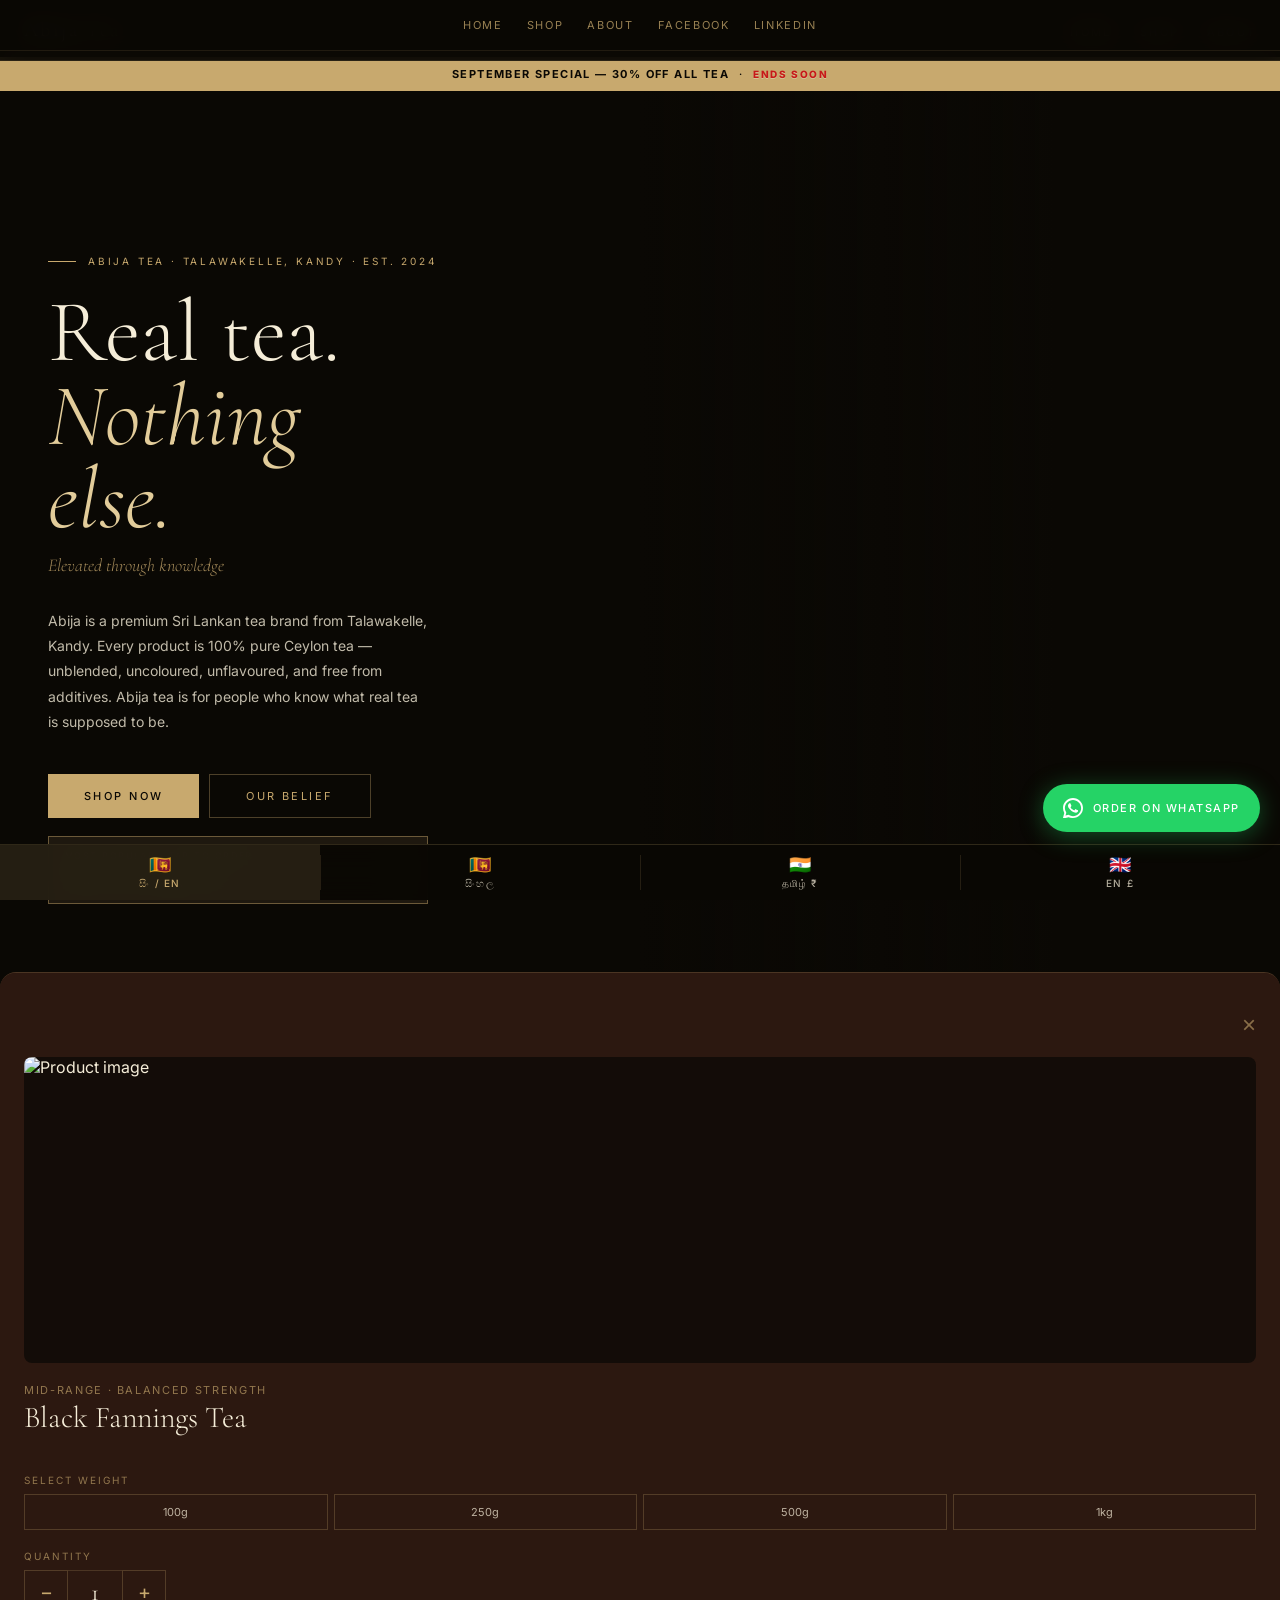
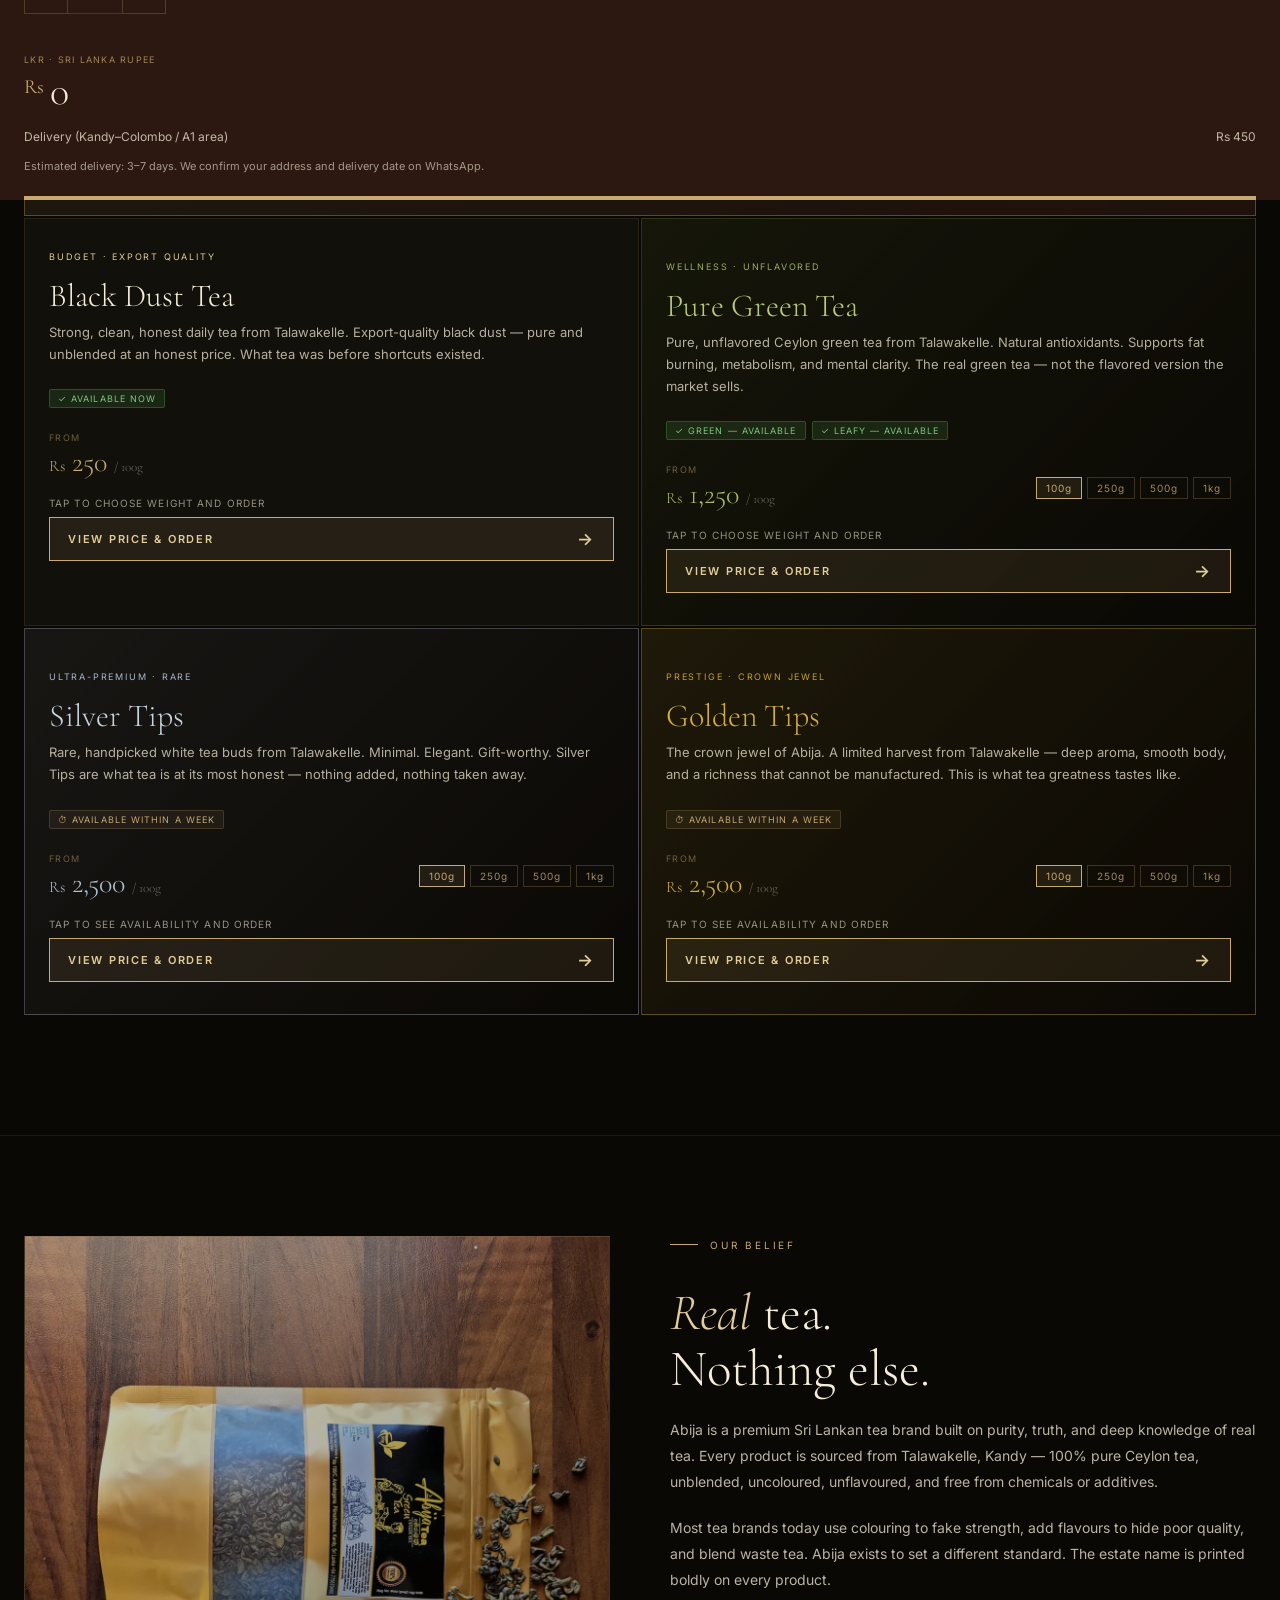
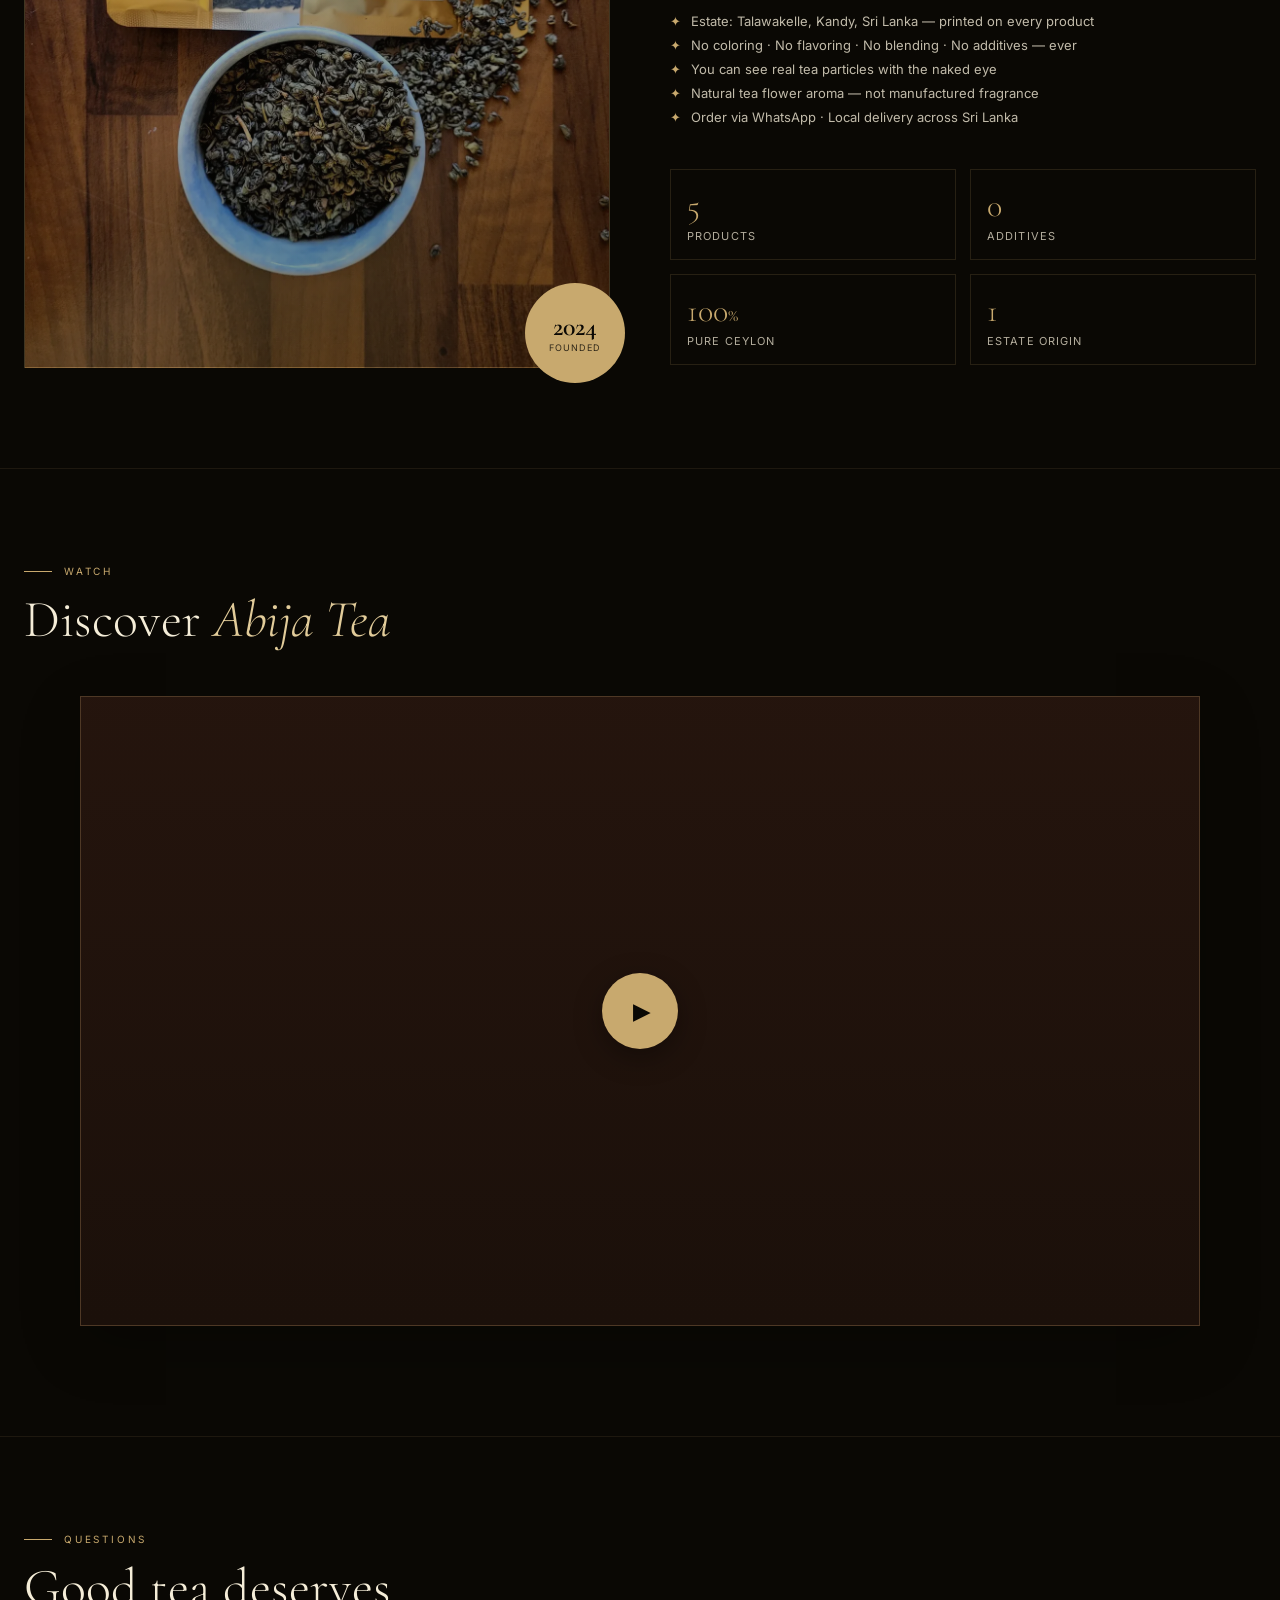
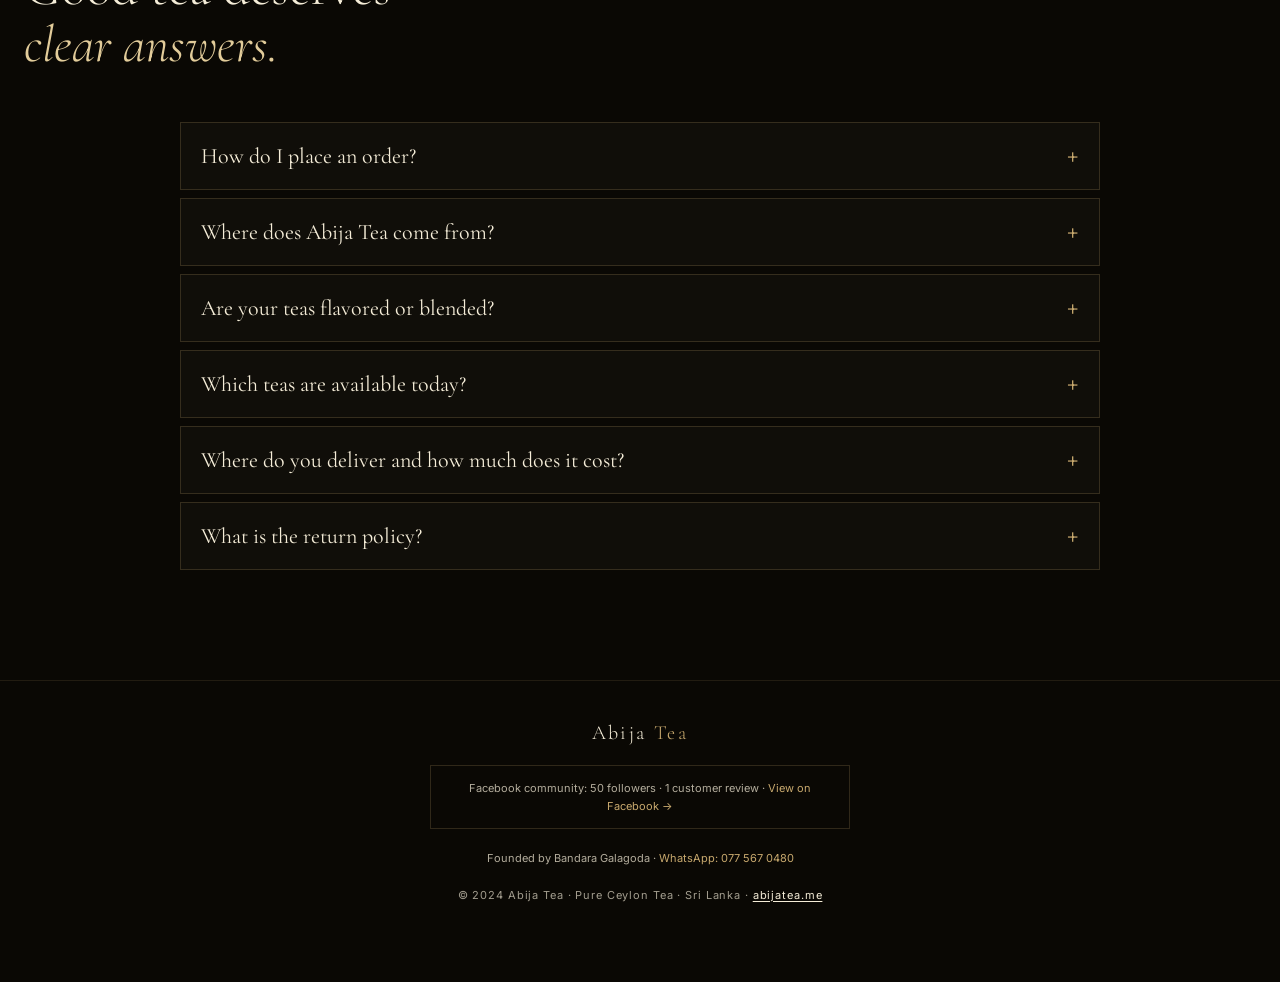
==== index.html @ b29131ab "Update business contact and Facebook proof" ====
<!DOCTYPE html>
<html lang="en" prefix="og: https://ogp.me/ns#">
<head>
<meta charset="UTF-8"/>
<meta name="viewport" content="width=device-width, initial-scale=1.0"/>
<link rel="canonical" href="https://abijatea.me/"/>
<meta name="robots" content="index, follow"/>
<title>Abija Tea | Pure Ceylon Tea, Talawakelle Estate</title>
<meta name="description" content="Abija is a premium Sri Lankan tea brand from Talawakelle, Kandy. Pure, uncoloured, unflavoured Ceylon tea — no blending, no shortcuts. For people who know real tea."/>
<meta name="keywords" content="Ceylon tea, pure Ceylon tea, Talawakelle tea, Kandy tea, Sri Lanka tea, Abija Tea, unblended tea, black fannings tea, black dust tea, silver tips, golden tips, green tea Ceylon"/>
<meta name="author" content="Abija Tea"/>
<meta name="theme-color" content="#0A0804"/>
<meta property="og:type" content="website"/>
<meta property="og:site_name" content="Abija Tea"/>
<meta property="og:url" content="https://abijatea.me/"/>
<meta property="og:title" content="Abija Tea | Pure Ceylon Tea, Talawakelle Estate"/>
<meta property="og:description" content="Abija is a premium Sri Lankan tea brand from Talawakelle, Kandy. Pure, uncoloured, unflavoured Ceylon tea. No blends. No shortcuts. For people who know real tea."/>
<!-- Favicon -->
<link rel="icon" type="image/x-icon" href="/favicon.ico"/>
<link rel="icon" type="image/png" sizes="16x16" href="/favicon-16.png"/>
<link rel="icon" type="image/png" sizes="32x32" href="/favicon-32.png"/>
<link rel="icon" type="image/png" sizes="48x48" href="/favicon.png"/>
<link rel="apple-touch-icon" sizes="180x180" href="/apple-touch-icon.png"/>
<meta property="og:image" content="https://abijatea.me/Product.webp"/>
<meta property="og:image:width" content="1280"/>
<meta property="og:image:height" content="960"/>
<meta property="og:image:alt" content="Abija Tea — Pure Ceylon Tea from Talawakelle, Kandy, Sri Lanka"/>
<meta property="og:locale" content="en_GB"/>
<meta name="twitter:card" content="summary_large_image"/>
<meta name="twitter:title" content="Abija Tea | Pure Ceylon Tea, Talawakelle Estate"/>
<meta name="twitter:description" content="Pure, uncoloured, unflavoured Ceylon tea from Talawakelle, Kandy. No blends. No additives. No shortcuts. Abija tea is for people who know real tea."/>
<meta name="twitter:image" content="https://abijatea.me/Product.webp"/>
<meta name="twitter:image:alt" content="Abija Tea — Pure Ceylon Tea, Talawakelle, Sri Lanka"/>
<script type="application/ld+json">
{
  "@context": "https://schema.org",
  "@graph": [
    {
      "@type": "Organization",
      "@id": "https://abijatea.me/#organization",
      "name": "Abija Tea",
      "alternateName": "Abija",
      "url": "https://abijatea.me",
      "logo": "https://abijatea.me/favicon.png",
      "foundingDate": "2024",
      "founder": { "@type": "Person", "name": "Bandara Galagoda" },
      "telephone": "+94775670480",
      "description": "Abija is a premium Sri Lankan tea brand built on purity, truth, and deep knowledge of real tea. All products are sourced from Talawakelle estate, Kandy region, Sri Lanka. 100% pure Ceylon tea — unblended, uncolored, unflavored, free from chemicals or additives.",
      "areaServed": ["LK", "GB", "IN", "US"],
      "sameAs": [
        "https://www.facebook.com/abijatea/",
        "https://www.linkedin.com/in/abijatea/"
      ],
      "contactPoint": {
        "@type": "ContactPoint",
        "telephone": "+94775670480",
        "contactType": "customer service",
        "availableLanguage": ["English", "Sinhala", "Tamil"]
      }
    },
    {
      "@type": "Store",
      "@id": "https://abijatea.me/#store",
      "name": "Abija Tea",
      "url": "https://abijatea.me",
      "image": "https://abijatea.me/Product.webp",
      "description": "Abija Tea sells pure, unblended, uncolored, unflavored Ceylon tea from the Talawakelle estate in Kandy, Sri Lanka.",
      "priceRange": "Rs-RsRsRs",
      "currenciesAccepted": "LKR, INR, GBP, USD",
      "paymentAccepted": "WhatsApp Order"
    },
    {
      "@type": "Product",
      "@id": "https://abijatea.me/#product-fannings",
      "name": "Abija Black Fannings Tea",
      "image": "https://abijatea.me/BOP-1200.webp",
      "description": "Abija Black Fannings is a fine-grade, pure unblended Ceylon tea from Talawakelle, Kandy. It brews quickly into a bright, full-bodied cup with no coloring or flavoring.",
      "brand": { "@type": "Brand", "name": "Abija Tea" },
      "category": "Ceylon Black Tea",
      "offers": {
        "@type": "Offer",
        "url": "https://abijatea.me/#shop",
        "price": "1750",
        "priceCurrency": "LKR",
        "priceValidUntil": "2026-09-30",
        "availability": "https://schema.org/InStock",
        "shippingDetails": {
          "@type": "OfferShippingDetails",
          "shippingRate": { "@type": "MonetaryAmount", "value": "450", "currency": "LKR" },
          "shippingDestination": { "@type": "DefinedRegion", "addressCountry": "LK", "addressRegion": ["Central Province", "Western Province"] },
          "deliveryTime": { "@type": "ShippingDeliveryTime", "handlingTime": { "@type": "QuantitativeValue", "minValue": 0, "maxValue": 1, "unitCode": "DAY" }, "transitTime": { "@type": "QuantitativeValue", "minValue": 3, "maxValue": 7, "unitCode": "DAY" } }
        },
        "seller": { "@id": "https://abijatea.me/#organization" }
      }
    },
    {
      "@type": "Product",
      "@id": "https://abijatea.me/#product-dust",
      "name": "Abija Black Dust Tea",
      "image": "https://abijatea.me/Dust-1200.webp",
      "description": "Export-quality Ceylon black dust tea from Talawakelle. Strong, clean, honest daily tea at a budget-friendly price. Pure and unblended.",
      "brand": { "@type": "Brand", "name": "Abija Tea" },
      "category": "Ceylon Black Tea",
      "offers": {
        "@type": "Offer",
        "url": "https://abijatea.me/#shop",
        "price": "1750",
        "priceCurrency": "LKR",
        "priceValidUntil": "2026-09-30",
        "availability": "https://schema.org/InStock",
        "shippingDetails": {
          "@type": "OfferShippingDetails",
          "shippingRate": { "@type": "MonetaryAmount", "value": "450", "currency": "LKR" },
          "shippingDestination": { "@type": "DefinedRegion", "addressCountry": "LK", "addressRegion": ["Central Province", "Western Province"] },
          "deliveryTime": { "@type": "ShippingDeliveryTime", "handlingTime": { "@type": "QuantitativeValue", "minValue": 0, "maxValue": 1, "unitCode": "DAY" }, "transitTime": { "@type": "QuantitativeValue", "minValue": 3, "maxValue": 7, "unitCode": "DAY" } }
        },
        "seller": { "@id": "https://abijatea.me/#organization" }
      }
    },
    {
      "@type": "Product",
      "@id": "https://abijatea.me/#product-green",
      "name": "Abija Pure Green Tea",
      "image": "https://abijatea.me/Green-1200.webp",
      "description": "Pure, unflavored Ceylon green tea from Talawakelle, Kandy. No additives. Natural antioxidants, supports metabolism and mental clarity.",
      "brand": { "@type": "Brand", "name": "Abija Tea" },
      "category": "Ceylon Green Tea",
      "offers": {
        "@type": "Offer",
        "url": "https://abijatea.me/#shop",
        "price": "4200",
        "priceCurrency": "LKR",
        "priceValidUntil": "2026-09-30",
        "availability": "https://schema.org/InStock",
        "shippingDetails": {
          "@type": "OfferShippingDetails",
          "shippingRate": { "@type": "MonetaryAmount", "value": "450", "currency": "LKR" },
          "shippingDestination": { "@type": "DefinedRegion", "addressCountry": "LK", "addressRegion": ["Central Province", "Western Province"] },
          "deliveryTime": { "@type": "ShippingDeliveryTime", "handlingTime": { "@type": "QuantitativeValue", "minValue": 0, "maxValue": 1, "unitCode": "DAY" }, "transitTime": { "@type": "QuantitativeValue", "minValue": 3, "maxValue": 7, "unitCode": "DAY" } }
        },
        "seller": { "@id": "https://abijatea.me/#organization" }
      }
    },
    {
      "@type": "Product",
      "@id": "https://abijatea.me/#product-silver",
      "name": "Abija Silver Tips",
      "image": "https://abijatea.me/Silver-1200.webp",
      "description": "Ultra-premium, rare handpicked white tea buds from Talawakelle, Kandy. Minimal, elegant, gift-worthy. Limited harvest.",
      "brand": { "@type": "Brand", "name": "Abija Tea" },
      "category": "Ceylon White Tea"
    },
    {
      "@type": "Product",
      "@id": "https://abijatea.me/#product-golden",
      "name": "Abija Golden Tips",
      "image": "https://abijatea.me/Golden-1200.webp",
      "description": "The crown jewel of Abija Tea. Prestige product from a limited harvest in Talawakelle, Kandy. Deep aroma and smooth body.",
      "brand": { "@type": "Brand", "name": "Abija Tea" },
      "category": "Ceylon Premium Tea"
    },
    {
      "@type": "WebSite",
      "@id": "https://abijatea.me/#website",
      "url": "https://abijatea.me",
      "name": "Abija Tea",
      "description": "Abija is a premium Sri Lankan tea brand from Talawakelle, Kandy. Pure, unblended, uncolored, unflavored Ceylon tea.",
      "publisher": {"@id": "https://abijatea.me/#organization"},
      "inLanguage": ["en", "si", "ta"]
    }
  ]
}
</script>
<link rel="preconnect" href="https://fonts.googleapis.com"/>
<link rel="preconnect" href="https://fonts.gstatic.com" crossorigin/>
<link rel="preload" href="/hero-art-mobile.avif" as="image" type="image/avif" media="(max-width: 600px)" fetchpriority="high"/>
<link rel="preload" href="/hero-art.avif" as="image" type="image/avif" media="(min-width: 601px)" fetchpriority="high"/>
<link rel="preload" href="https://fonts.googleapis.com/css2?family=Cormorant+Garamond:ital,wght@0,300;0,400;0,600;1,300;1,400&family=Inter:wght@300;400;500&display=swap" as="style" onload="this.onload=null;this.rel='stylesheet'"/>
<noscript><link href="https://fonts.googleapis.com/css2?family=Cormorant+Garamond:ital,wght@0,300;0,400;0,600;1,300;1,400&family=Inter:wght@300;400;500&display=swap" rel="stylesheet"/></noscript>
<style>
body.lang-si h1,body.lang-si h2,body.lang-si h3,body.lang-si p,
body.lang-si .card-name,body.lang-si .card-desc,body.lang-si .card-tag,
body.lang-si .hero-title,body.lang-si .hero-sub,body.lang-si .hero-desc,
body.lang-si .about-title,body.lang-si .about-body,body.lang-si .section-title,
body.lang-si .marquee-item,body.lang-si .nav-links a,body.lang-si .mobile-menu a,
body.lang-si .hero-eyebrow,body.lang-si .section-eyebrow,body.lang-si .lb-label,
body.lang-si .drawer-product,body.lang-si .drawer-sub,body.lang-si .stat-label,
body.lang-si .footer-copy,body.lang-si .footer-links a,body.lang-si .btn-primary,
body.lang-si .btn-ghost,body.lang-si .d-cta,body.lang-si .lang-bar-btn{
  font-family:'Noto Sans Sinhala','Inter',sans-serif!important;
  line-height:1.65;
  letter-spacing:0;
}
body.lang-si h1,body.lang-si h2,body.lang-si h3,
body.lang-si .card-name,body.lang-si .hero-title,body.lang-si .about-title,
body.lang-si .section-title,body.lang-si .mobile-menu a{
  font-family:'Noto Serif Sinhala',serif!important;
  line-height:1.15;
  letter-spacing:0;
}
body.lang-ta{font-family:'Noto Sans Tamil','Inter',sans-serif;}
body.lang-ta h1,body.lang-ta h2,body.lang-ta h3,
body.lang-ta .card-name,body.lang-ta .hero-title,body.lang-ta .about-title,
body.lang-ta .section-title,body.lang-ta .mobile-menu a{
  font-family:'Noto Serif Tamil',serif!important;
  letter-spacing:0;
  line-height:1.35;
}
body.lang-ta p,body.lang-ta .card-tag,body.lang-ta .card-desc,
body.lang-ta .hero-eyebrow,body.lang-ta .hero-sub,body.lang-ta .hero-desc,
body.lang-ta .section-eyebrow,body.lang-ta .about-body,body.lang-ta .stat-label,
body.lang-ta .footer-copy,body.lang-ta .footer-links a,body.lang-ta .drawer-product,
body.lang-ta .drawer-sub,body.lang-ta .nav-links a,body.lang-ta .marquee-item,
body.lang-ta .btn-primary,body.lang-ta .btn-ghost,body.lang-ta .d-cta,
body.lang-ta .lang-bar-btn{
  font-family:'Noto Sans Tamil','Inter',sans-serif!important;
  letter-spacing:0;
  line-height:1.65;
}
*{margin:0;padding:0;box-sizing:border-box;}
:root{--ink:#0A0804;--gold:#C8A96E;--gold-light:#E2CC9A;--parchment:#F5EDD8;--mahogany:#2C1810;}
html{scroll-behavior:smooth;}
body{background:var(--ink);color:var(--parchment);font-family:'Inter',sans-serif;overflow-x:hidden;-webkit-overflow-scrolling:touch;}

/* NAV */
nav{position:fixed;top:0;left:0;right:0;z-index:100;display:flex;justify-content:space-between;align-items:center;padding:18px 24px;background:rgba(10,8,4,0.92);backdrop-filter:blur(12px);border-bottom:0.5px solid rgba(200,169,110,0.12);}
.nav-logo{font-family:'Cormorant Garamond',serif;font-size:20px;font-weight:300;letter-spacing:0.12em;color:var(--parchment);text-decoration:none;}
.nav-logo span{color:var(--gold);}
.nav-links{display:flex;gap:28px;list-style:none;}
.nav-links a{font-size:11px;letter-spacing:0.2em;text-transform:uppercase;color:rgba(245,237,216,0.65);text-decoration:none;transition:color 0.2s;}
.nav-links a:hover,.nav-links a.active{color:var(--gold);}
.burger{display:none;flex-direction:column;gap:5px;cursor:pointer;padding:4px;background:none;border:none;outline:none;}
.burger:focus-visible{outline:2px solid var(--gold);outline-offset:4px;border-radius:2px;}
.burger span{display:block;width:22px;height:1px;background:var(--gold);transition:all 0.3s;}
.mobile-menu{display:none;position:fixed;inset:0;top:57px;background:rgba(10,8,4,0.97);z-index:99;flex-direction:column;align-items:center;justify-content:center;gap:40px;}
.mobile-menu.open{display:flex;}
.mobile-menu a{font-family:'Cormorant Garamond',serif;font-size:36px;font-weight:300;font-style:italic;color:var(--parchment);text-decoration:none;}
.mobile-menu a:hover{color:var(--gold);}

/* MONTHLY OFFER */
.promo-banner{position:fixed;top:57px;left:0;right:0;z-index:98;min-height:34px;padding:8px 20px;background:var(--gold);color:var(--ink);display:flex;justify-content:center;align-items:center;gap:10px;text-align:center;font-size:10px;font-weight:600;letter-spacing:0.14em;text-transform:uppercase;}
.promo-banner strong{font-size:11px;}
.promo-countdown{font-variant-numeric:tabular-nums;white-space:nowrap;color:#C71919;font-weight:800;text-shadow:0 1px 0 rgba(255,255,255,0.28);}

/* HERO */
#hero{min-height:100vh;display:grid;grid-template-columns:1fr 1fr;align-items:stretch;padding:0;gap:0;}
.hero-left{display:flex;flex-direction:column;justify-content:center;padding:154px 48px 100px;position:relative;z-index:2;}
.hero-eyebrow{font-size:10px;letter-spacing:0.28em;text-transform:uppercase;color:var(--gold);margin-bottom:24px;display:flex;align-items:center;gap:12px;}
.hero-eyebrow::before{content:'';width:28px;height:1px;background:var(--gold);}
.hero-title{font-family:'Cormorant Garamond',serif;font-size:clamp(52px,7vw,88px);font-weight:300;line-height:0.95;color:var(--parchment);margin-bottom:12px;}
.hero-title em{font-style:italic;color:var(--gold-light);}
.hero-sub{font-family:'Cormorant Garamond',serif;font-size:18px;font-weight:300;font-style:italic;color:rgba(200,169,110,0.8);margin-bottom:32px;}
.hero-desc{font-size:14px;line-height:1.8;color:rgba(245,237,216,0.78);max-width:380px;margin-bottom:40px;}
.btn-row{display:flex;flex-wrap:wrap;gap:10px;}
.btn-primary{display:inline-block;padding:15px 36px;background:var(--gold);color:var(--ink);font-size:11px;font-weight:500;letter-spacing:0.22em;text-transform:uppercase;text-decoration:none;transition:background 0.2s;border:none;cursor:pointer;}
.btn-primary:hover{background:var(--gold-light);}
.btn-ghost{display:inline-block;padding:14px 36px;background:transparent;border:0.5px solid rgba(200,169,110,0.35);color:var(--gold);font-size:11px;letter-spacing:0.22em;text-transform:uppercase;text-decoration:none;transition:all 0.2s;cursor:pointer;}
.btn-ghost:hover{border-color:var(--gold);background:rgba(200,169,110,0.08);}
.hero-best-seller{margin-top:18px;max-width:380px;width:100%;display:flex;align-items:center;justify-content:space-between;gap:16px;padding:13px 16px;background:rgba(200,169,110,0.1);border:0.5px solid rgba(200,169,110,0.45);color:var(--parchment);font-family:'Inter',sans-serif;text-align:left;cursor:pointer;transition:background 0.2s,border-color 0.2s;}
.hero-best-seller:hover,.hero-best-seller:focus-visible{background:rgba(200,169,110,0.2);border-color:var(--gold);outline:none;}
.hero-best-seller small{display:block;color:var(--gold);font-size:9px;letter-spacing:0.16em;text-transform:uppercase;margin-bottom:3px;}
.hero-best-seller strong{font-family:'Cormorant Garamond',serif;font-size:21px;font-weight:400;}
.hero-best-seller span{color:var(--gold);font-size:21px;}
.hero-right{display:flex;justify-content:center;align-items:stretch;overflow:hidden;}
.hero-art-wrap{position:relative;width:100%;height:100%;min-height:500px;}
.hero-art-wrap picture{display:block;width:100%;height:100%;}
.hero-art-img{width:100%;height:100%;object-fit:cover;object-position:center top;display:block;}
.hero-art-overlay{position:absolute;inset:0;background:linear-gradient(to right,var(--ink) 0%,rgba(10,8,4,0.55) 35%,rgba(10,8,4,0) 65%),linear-gradient(to top,var(--ink) 0%,transparent 25%);pointer-events:none;}

/* MARQUEE */
.marquee-bar{border-top:0.5px solid rgba(200,169,110,0.15);border-bottom:0.5px solid rgba(200,169,110,0.15);padding:14px 0;overflow:hidden;white-space:nowrap;}
.marquee-inner{display:inline-flex;animation:marquee 18s linear infinite;}
.marquee-item{font-size:10px;letter-spacing:0.25em;text-transform:uppercase;color:rgba(200,169,110,0.75);padding:0 32px;}
.marquee-dot{color:var(--gold);opacity:0.4;}
@keyframes marquee{from{transform:translateX(0)}to{transform:translateX(-50%)}}

/* SHOP */
#shop{padding:100px 24px 120px;}
.section-eyebrow{font-size:10px;letter-spacing:0.28em;text-transform:uppercase;color:var(--gold);margin-bottom:14px;display:flex;align-items:center;gap:12px;}
.section-eyebrow::before{content:'';width:28px;height:1px;background:var(--gold);}
.section-title{font-family:'Cormorant Garamond',serif;font-size:clamp(36px,5vw,52px);font-weight:300;color:var(--parchment);margin-bottom:48px;line-height:1.1;}
.section-title em{font-style:italic;color:var(--gold-light);}
.products-grid{display:grid;grid-template-columns:repeat(2,1fr);gap:2px;}
.product-card{background:rgba(245,237,216,0.03);border:0.5px solid rgba(200,169,110,0.12);padding:32px 24px;transition:border-color 0.3s,background 0.3s;cursor:pointer;position:relative;overflow:hidden;}
.product-card::after{content:'';position:absolute;bottom:0;left:0;right:0;height:2px;background:linear-gradient(90deg,transparent,var(--gold),transparent);opacity:0;transition:opacity 0.3s;}
.product-card:hover{border-color:rgba(200,169,110,0.35);background:rgba(200,169,110,0.05);}
.product-card:hover::after{opacity:1;}
.product-card.featured{grid-column:span 2;}
.card-tag{font-size:9px;letter-spacing:0.2em;text-transform:uppercase;color:var(--gold-light);margin-bottom:16px;}
.card-name{font-family:'Cormorant Garamond',serif;font-size:clamp(24px,3vw,32px);font-weight:300;color:var(--parchment);margin-bottom:8px;line-height:1.1;}
.card-desc{font-size:13px;line-height:1.7;color:rgba(245,237,216,0.72);margin-bottom:24px;}
.card-footer{display:flex;align-items:center;justify-content:space-between;flex-wrap:wrap;gap:10px;}
.card-price{font-family:'Cormorant Garamond',serif;font-size:28px;font-weight:300;color:var(--gold);}
.card-price span.sym{font-size:16px;}
.card-weights{display:flex;gap:5px;flex-wrap:wrap;}
.w-pill{font-size:10px;letter-spacing:0.1em;padding:4px 9px;border:0.5px solid rgba(200,169,110,0.25);color:rgba(200,169,110,0.8);}
.w-pill.sel{border-color:var(--gold);color:var(--gold);background:rgba(200,169,110,0.1);}
.card-order-note{margin-top:18px;font-size:10px;letter-spacing:0.11em;text-transform:uppercase;color:rgba(245,237,216,0.58);}
.card-order-btn{width:100%;margin-top:8px;padding:14px 18px;border:0.5px solid var(--gold);background:rgba(200,169,110,0.1);color:var(--gold-light);font-family:'Inter',sans-serif;font-size:11px;font-weight:600;letter-spacing:0.16em;text-transform:uppercase;cursor:pointer;display:flex;align-items:center;justify-content:space-between;transition:background 0.2s,color 0.2s;position:relative;z-index:2;touch-action:manipulation;}
.card-order-btn:hover,.card-order-btn:focus-visible{background:var(--gold);color:var(--ink);outline:none;}
.card-order-btn span:last-child{font-size:17px;line-height:0;}

/* BOP HERO */
.product-card.bop-hero{grid-column:span 2;background:linear-gradient(135deg,rgba(200,169,110,0.10) 0%,rgba(44,24,16,0.6) 100%);border:1px solid rgba(200,169,110,0.35);}
.product-card.bop-hero::before{content:'MOST POPULAR';position:absolute;top:0;right:0;background:var(--gold);color:var(--ink);font-size:9px;font-weight:600;letter-spacing:0.22em;padding:5px 14px;}
.bop-quick-btn{display:inline-flex;align-items:center;gap:8px;padding:13px 28px;background:var(--gold);color:var(--ink);font-size:11px;font-weight:500;letter-spacing:0.18em;text-transform:uppercase;border:none;cursor:pointer;transition:background 0.2s;font-family:'Inter',sans-serif;margin-top:12px;position:relative;z-index:2;touch-action:manipulation;}
.bop-quick-btn:hover{background:var(--gold-light);}

/* SILVER */
.product-card.silver-card{background:linear-gradient(135deg,rgba(192,192,210,0.08) 0%,rgba(10,8,4,0.95) 100%);border-color:rgba(192,200,220,0.3);}
.product-card.silver-card .card-name{color:#C8D4E0;}
.product-card.silver-card .card-tag{color:#A8B8CC;}
.product-card.silver-card .card-price{color:#B0C4D8;}
.silver-icon{font-size:28px;margin-bottom:10px;display:block;}

/* GOLDEN */
.product-card.golden-card{background:linear-gradient(135deg,rgba(212,175,55,0.10) 0%,rgba(10,8,4,0.95) 100%);border-color:rgba(212,175,55,0.35);}
.product-card.golden-card .card-name{color:#D4AF37;}
.product-card.golden-card .card-tag{color:#C8A020;}
.product-card.golden-card .card-price{color:#D4AF37;}
.golden-icon{font-size:28px;margin-bottom:10px;display:block;}

/* GREEN */
.product-card.green-card{background:linear-gradient(135deg,rgba(160,185,80,0.08) 0%,rgba(10,8,4,0.95) 100%);border-color:rgba(160,185,80,0.22);}
.product-card.green-card .card-name{color:#B8CC78;}
.product-card.green-card .card-tag{color:#9AB060;}
.product-card.green-card .card-price{color:#A8C060;}
.green-icon{font-size:28px;margin-bottom:10px;display:block;}

/* DRAWER */
.drawer-overlay{position:fixed;inset:0;background:rgba(10,8,4,0.7);z-index:200;opacity:0;pointer-events:none;transition:opacity 0.3s;}
.drawer-overlay.open{opacity:1;pointer-events:all;}
.drawer{position:fixed;bottom:-100%;left:0;right:0;max-height:92vh;background:var(--mahogany);border-top:0.5px solid rgba(200,169,110,0.2);z-index:201;transition:bottom 0.35s cubic-bezier(0.4,0,0.2,1);padding:28px 24px 120px;display:flex;flex-direction:column;gap:20px;overflow-y:auto;border-radius:16px 16px 0 0;}
.drawer.open{bottom:0;}
.drawer-handle{width:36px;height:3px;background:rgba(200,169,110,0.3);border-radius:2px;margin:0 auto -8px;}
.drawer-close{align-self:flex-end;background:none;border:none;color:rgba(200,169,110,0.6);font-size:24px;cursor:pointer;line-height:1;}
.drawer-close:hover{color:var(--gold);}
.drawer-img-wrap{width:100%;height:clamp(220px,34vh,380px);flex-shrink:0;overflow:hidden;border-radius:8px;background:#130c08;display:flex;align-items:center;justify-content:center;position:relative;cursor:zoom-in;}
.drawer-img-wrap::after{content:'Click to enlarge';position:absolute;right:14px;bottom:14px;background:rgba(10,8,4,0.78);border:0.5px solid rgba(200,169,110,0.45);border-radius:999px;padding:7px 11px;color:var(--parchment);font-size:10px;letter-spacing:0.12em;text-transform:uppercase;opacity:0;transform:translateY(5px);transition:opacity 0.2s,transform 0.2s;pointer-events:none;}
.drawer-img-wrap:hover::after,.drawer-img-wrap:focus-visible::after{opacity:1;transform:translateY(0);}
.drawer-img-wrap:focus-visible{outline:2px solid var(--gold);outline-offset:3px;}
.drawer-img{width:100%;height:100%;object-fit:contain;object-position:center;display:block;transition:opacity 0.3s,transform 0.35s ease;}
.drawer-img-wrap:hover .drawer-img,.drawer-img-wrap:focus-visible .drawer-img{transform:scale(1.045);}
.drawer-img.hidden{opacity:0;}
.image-lightbox{position:fixed;inset:0;z-index:300;background:rgba(5,4,2,0.94);display:flex;align-items:center;justify-content:center;padding:32px;opacity:0;pointer-events:none;transition:opacity 0.2s;}
.image-lightbox.open{opacity:1;pointer-events:auto;}
.image-lightbox img{max-width:100%;max-height:calc(100vh - 64px);object-fit:contain;border-radius:8px;box-shadow:0 18px 80px rgba(0,0,0,0.5);}
.image-lightbox-close{position:absolute;top:18px;right:20px;background:rgba(10,8,4,0.75);border:0.5px solid rgba(200,169,110,0.4);border-radius:50%;width:40px;height:40px;color:var(--parchment);font-size:25px;line-height:1;cursor:pointer;}
.drawer-product{font-family:'Cormorant Garamond',serif;font-size:30px;font-weight:300;color:var(--parchment);line-height:1.1;}
.drawer-sub{font-size:11px;letter-spacing:0.15em;text-transform:uppercase;color:rgba(200,169,110,0.65);margin-bottom:4px;}
.drawer-divider{height:0.5px;background:rgba(200,169,110,0.15);}
.d-label{font-size:10px;letter-spacing:0.2em;text-transform:uppercase;color:rgba(200,169,110,0.65);margin-bottom:8px;}
.d-weights{display:grid;grid-template-columns:1fr 1fr 1fr;gap:6px;}
.d-wbtn{background:transparent;border:0.5px solid rgba(200,169,110,0.25);color:rgba(245,237,216,0.72);font-size:11px;padding:10px 4px;cursor:pointer;transition:all 0.2s;font-family:'Inter',sans-serif;touch-action:manipulation;position:relative;text-align:center;line-height:1.3;}
.d-wbtn:hover,.d-wbtn.active{border-color:var(--gold);color:var(--gold-light);background:rgba(200,169,110,0.1);}
.d-wbtn.unavailable{opacity:0.35;cursor:not-allowed;border-style:dashed;}
.d-wbtn.unavailable:hover{border-color:rgba(200,169,110,0.25);color:rgba(245,237,216,0.72);background:transparent;}
.d-wbtn.best-val{border-color:var(--gold);background:rgba(200,169,110,0.06);}
.d-wbtn .wbtn-size{display:block;font-size:12px;font-weight:500;}
.d-wbtn .wbtn-price{display:block;font-size:10px;color:var(--gold);margin-top:2px;}
.d-wbtn .wbtn-was{display:block;font-size:9px;color:rgba(245,237,216,0.35);text-decoration:line-through;}
.d-wbtn .wbtn-badge{position:absolute;top:-8px;left:50%;transform:translateX(-50%);background:var(--gold);color:var(--ink);font-size:8px;font-weight:600;letter-spacing:0.1em;padding:2px 6px;white-space:nowrap;border-radius:2px;}
.d-wbtn .wbtn-avail{display:block;font-size:8px;color:rgba(200,200,100,0.7);margin-top:2px;letter-spacing:0.05em;}
.d-weights{display:grid;grid-template-columns:1fr 1fr 1fr 1fr;gap:6px;}
.avail-badge{display:inline-flex;align-items:center;gap:4px;font-size:9px;letter-spacing:0.12em;text-transform:uppercase;padding:3px 8px;border-radius:2px;margin-bottom:12px;}
.avail-badge.in{background:rgba(100,200,100,0.12);color:#7DC87D;border:0.5px solid rgba(100,200,100,0.25);}
.avail-badge.out{background:rgba(200,100,100,0.08);color:#C88080;border:0.5px solid rgba(200,100,100,0.2);}
.avail-badge.soon{background:rgba(200,169,110,0.08);color:var(--gold);border:0.5px solid rgba(200,169,110,0.2);}
.card-avail{display:flex;gap:6px;flex-wrap:wrap;margin-bottom:12px;}
.unit-label{font-size:9px;letter-spacing:0.16em;text-transform:uppercase;color:rgba(200,169,110,0.5);margin-bottom:2px;}
.d-qty{display:flex;align-items:center;width:fit-content;}
.d-qbtn{width:44px;height:44px;background:transparent;border:0.5px solid rgba(200,169,110,0.25);color:var(--gold);font-size:20px;cursor:pointer;display:flex;align-items:center;justify-content:center;font-family:'Inter',sans-serif;touch-action:manipulation;}
.d-qbtn:hover{background:rgba(200,169,110,0.1);}
.d-qnum{width:54px;height:44px;display:flex;align-items:center;justify-content:center;font-family:'Cormorant Garamond',serif;font-size:24px;color:var(--parchment);border-top:0.5px solid rgba(200,169,110,0.2);border-bottom:0.5px solid rgba(200,169,110,0.2);}
.currency-badge{font-size:9px;letter-spacing:0.14em;text-transform:uppercase;color:rgba(200,169,110,0.75);margin-bottom:2px;}
.rate-note{font-size:10px;color:rgba(200,169,110,0.65);margin-top:3px;}
.d-price-row{display:flex;align-items:baseline;gap:6px;}
.d-price{font-family:'Cormorant Garamond',serif;font-size:40px;font-weight:300;color:var(--parchment);}
.d-curr{font-family:'Cormorant Garamond',serif;font-size:20px;color:var(--gold);align-self:flex-start;margin-top:8px;}
.d-cta{padding:17px;background:var(--gold);border:none;color:var(--ink);font-size:11px;font-weight:500;letter-spacing:0.22em;text-transform:uppercase;cursor:pointer;transition:background 0.2s;font-family:'Inter',sans-serif;width:100%;display:flex;align-items:center;justify-content:center;gap:8px;touch-action:manipulation;}
.d-cta:hover{background:var(--gold-light);}

/* ABOUT */
#about{padding:100px 24px;display:grid;grid-template-columns:1fr 1fr;gap:60px;align-items:center;border-top:0.5px solid rgba(200,169,110,0.1);}
.about-box{width:100%;aspect-ratio:4/5;background:linear-gradient(135deg,rgba(10,8,4,0.18),rgba(10,8,4,0.52)),url('/Green-1200.webp') center/cover no-repeat;border:0.5px solid rgba(200,169,110,0.28);display:flex;align-items:center;justify-content:center;position:relative;}
.about-badge{position:absolute;bottom:-16px;right:-16px;width:100px;height:100px;border-radius:50%;background:var(--gold);display:flex;flex-direction:column;align-items:center;justify-content:center;gap:2px;}
.about-badge span:first-child{font-family:'Cormorant Garamond',serif;font-size:26px;font-weight:600;color:var(--ink);line-height:1;}
.about-badge span:last-child{font-size:9px;letter-spacing:0.1em;text-transform:uppercase;color:var(--ink);opacity:0.8;}
.about-content{display:flex;flex-direction:column;gap:20px;}
.about-title{font-family:'Cormorant Garamond',serif;font-size:clamp(34px,4vw,52px);font-weight:300;color:var(--parchment);line-height:1.1;}
.about-title em{font-style:italic;color:var(--gold-light);}
.about-body{font-size:14px;line-height:1.85;color:rgba(245,237,216,0.75);}
.about-stats{display:grid;grid-template-columns:1fr 1fr;gap:14px;margin-top:8px;}
.stat-box{border:0.5px solid rgba(200,169,110,0.15);padding:16px;}
.stat-num{font-family:'Cormorant Garamond',serif;font-size:32px;font-weight:300;color:var(--gold);}
.stat-label{font-size:11px;letter-spacing:0.1em;text-transform:uppercase;color:rgba(245,237,216,0.72);margin-top:4px;}

/* VIDEO */
#video{padding:96px 24px 110px;border-top:0.5px solid rgba(200,169,110,0.1);}
.video-wrap{max-width:1120px;margin:0 auto;aspect-ratio:16/9;background:var(--mahogany);border:0.5px solid rgba(200,169,110,0.22);box-shadow:0 18px 56px rgba(0,0,0,0.24);overflow:hidden;}
.video-wrap iframe{display:block;width:100%;height:100%;border:0;}
.video-launch{width:100%;height:100%;border:0;background:linear-gradient(rgba(10,8,4,0.22),rgba(10,8,4,0.5)),url('https://i.ytimg.com/vi/2QSEUZa4D40/maxresdefault.jpg') center/cover no-repeat;color:var(--parchment);cursor:pointer;display:flex;align-items:center;justify-content:center;transition:transform 0.3s;}
.video-launch:hover{transform:scale(1.02);}
.video-launch span{width:76px;height:76px;border-radius:50%;background:var(--gold);color:var(--ink);display:flex;align-items:center;justify-content:center;font-size:23px;padding-left:4px;box-shadow:0 8px 28px rgba(0,0,0,0.35);}

/* FAQ */
#faq{padding:96px 24px 110px;border-top:0.5px solid rgba(200,169,110,0.1);}
.faq-list{max-width:920px;margin:0 auto;display:grid;gap:8px;}
.faq-list details{border:0.5px solid rgba(200,169,110,0.2);background:rgba(245,237,216,0.025);padding:0 20px;}
.faq-list summary{cursor:pointer;list-style:none;padding:20px 32px 20px 0;color:var(--parchment);font-family:'Cormorant Garamond',serif;font-size:22px;position:relative;}
.faq-list summary::-webkit-details-marker{display:none;}
.faq-list summary::after{content:'+';position:absolute;right:0;color:var(--gold);font-family:'Inter',sans-serif;font-size:21px;font-weight:300;}
.faq-list details[open] summary::after{content:'−';}
.faq-list details p{padding:0 0 20px;color:rgba(245,237,216,0.75);font-size:14px;line-height:1.8;max-width:760px;}

/* FOOTER */
footer{border-top:0.5px solid rgba(200,169,110,0.12);padding:40px 24px 80px;display:flex;flex-direction:column;gap:20px;align-items:center;text-align:center;}
.footer-logo{font-family:'Cormorant Garamond',serif;font-size:20px;font-weight:300;letter-spacing:0.12em;color:var(--parchment);}
.footer-logo span{color:var(--gold);}
.footer-links{display:flex;gap:24px;flex-wrap:wrap;justify-content:center;}
.footer-links a{font-size:11px;letter-spacing:0.15em;text-transform:uppercase;color:rgba(200,169,110,0.75);text-decoration:none;transition:color 0.2s;}
.footer-links a:hover{color:var(--gold);}
.footer-copy{font-size:11px;color:rgba(245,237,216,0.65);letter-spacing:0.08em;}
.footer-owner{font-size:11px;line-height:1.7;color:rgba(245,237,216,0.72);}
.footer-owner a,.facebook-proof a{color:var(--gold);text-decoration:none;}
.facebook-proof{border:0.5px solid rgba(200,169,110,0.2);padding:13px 16px;max-width:420px;width:100%;font-size:11px;line-height:1.65;color:rgba(245,237,216,0.72);}

/* TOAST */


/* WHATSAPP FLOAT */
.wa-float{position:fixed;bottom:68px;right:20px;z-index:150;display:flex;align-items:center;gap:10px;background:#25D366;color:#fff;font-size:11px;font-weight:500;letter-spacing:0.14em;text-transform:uppercase;padding:14px 20px;border-radius:50px;text-decoration:none;box-shadow:0 4px 24px rgba(37,211,102,0.35);transition:all 0.2s;}
.wa-float:hover{background:#20c55a;transform:translateY(-2px);}
.wa-float span{font-family:'Inter',sans-serif;}
@media(max-width:600px){.wa-float span{display:none;}.wa-float{padding:14px;}}

/* LANG BAR */
.lang-bar{position:fixed;bottom:0;left:0;right:0;z-index:149;display:flex;align-items:stretch;background:rgba(10,8,4,0.96);border-top:0.5px solid rgba(200,169,110,0.2);backdrop-filter:blur(12px);height:56px;}
.lang-bar-btn{flex:1;display:flex;flex-direction:column;align-items:center;justify-content:center;gap:3px;background:transparent;border:none;cursor:pointer;transition:background 0.2s;padding:6px 4px;touch-action:manipulation;}
.lang-bar-btn:hover{background:rgba(200,169,110,0.08);}
.lang-bar-btn.active{background:rgba(200,169,110,0.14);}
.lang-bar-btn.active .lb-label{color:var(--gold);}
.lb-flag{font-size:18px;line-height:1;}
.lb-label{font-size:10px;letter-spacing:0.12em;text-transform:uppercase;color:rgba(245,237,216,0.72);font-family:'Inter',sans-serif;font-weight:500;transition:color 0.2s;}
.lang-bar-divider{width:0.5px;background:rgba(200,169,110,0.15);margin:10px 0;}
facebook
/* RESPONSIVE */
@media(max-width:900px){
  #hero{grid-template-columns:1fr;min-height:100vh;position:relative;}
  .hero-right{position:absolute;inset:0;z-index:0;opacity:0.3;}
  .hero-art-overlay{background:linear-gradient(to bottom,rgba(10,8,4,0.75) 0%,rgba(10,8,4,0.5) 50%,rgba(10,8,4,0.85) 100%);}
  .hero-left{z-index:1;}
  #about{grid-template-columns:1fr;gap:40px;}
  .about-img{max-width:380px;margin:0 auto;}
  .products-grid{grid-template-columns:1fr 1fr;}
  .product-card.bop-hero{grid-column:span 2;}
}
@media(max-width:600px){
  nav{padding:14px 16px;}
  .nav-links{display:none;}
  .burger{display:flex;}
  #hero{padding:88px 20px 60px;}
  .mobile-menu{top:117px;}
  .promo-banner{position:fixed!important;top:57px!important;left:0!important;right:0!important;width:100vw!important;height:60px;min-height:60px;padding:6px 12px;flex-direction:column;justify-content:center;gap:3px;font-size:9px;letter-spacing:0.08em;line-height:1.2;z-index:199!important;overflow:visible;}
  .promo-banner strong{display:block;width:100%;font-size:10px;white-space:nowrap;visibility:visible!important;opacity:1!important;}
  .promo-banner [aria-hidden="true"]{display:none;}
  .hero-left{padding:148px 20px 60px;}
  .hero-title{font-size:clamp(44px,13vw,64px);}
  #shop{padding:64px 16px 100px;}
  .products-grid{grid-template-columns:1fr;}
  .product-card.bop-hero,.product-card.featured{grid-column:span 1;}
  .section-title{margin-bottom:32px;}
  #about{padding:64px 16px;grid-template-columns:1fr;}
  .about-img{max-width:100%;}
  .about-badge{width:84px;height:84px;bottom:-12px;right:-4px;}
  .about-badge span:first-child{font-size:22px;}
  .about-stats{grid-template-columns:1fr 1fr;}
  #video,#faq{padding:64px 16px 84px;}
  .faq-list details{padding:0 16px;}
  .faq-list summary{font-size:20px;}
  .drawer{padding:20px 18px 120px;border-radius:14px 14px 0 0;}
  .drawer-img-wrap{height:220px;}
  .image-lightbox{padding:18px;}
  .drawer-product{font-size:26px;}
}
@media(max-width:380px){
  .hero-title{font-size:40px;}
  .about-stats{grid-template-columns:1fr;}
}
</style>
</head>
<body>
<!-- Google Tag Manager (noscript) -->
<noscript><iframe src="https://www.googletagmanager.com/ns.html?id=GTM-TS7BGZVC" height="0" width="0" style="display:none;visibility:hidden"></iframe></noscript>
<!-- End Google Tag Manager (noscript) -->

<nav aria-label="Main navigation">
  <a href="#hero" class="nav-logo" aria-label="Abija Tea — Home">Abija <span>Tea</span></a>
  <ul class="nav-links" id="navLinks">
    <li><a href="#hero" class="active" id="nav-home">Home</a></li>
    <li><a href="#shop" id="nav-shop">Shop</a></li>
    <li><a href="#about" id="nav-about">About</a></li>
  </ul>
  <button class="burger" onclick="toggleMenu()" aria-label="Open navigation menu" aria-expanded="false" aria-controls="mobileMenu" id="burgerBtn">
    <span id="b1"></span><span id="b2"></span><span id="b3"></span>
  </button>
</nav>

<div class="promo-banner" id="monthlyOffer" role="status">
  <strong>September special — 30% off all tea</strong><span aria-hidden="true">·</span><span class="promo-countdown" id="promoCountdown">Ends soon</span>
</div>

<div class="mobile-menu" id="mobileMenu" role="dialog" aria-label="Navigation menu" aria-modal="true">
  <a href="#hero" onclick="closeMenu()" id="mob-home">Home</a>
  <a href="#shop" onclick="closeMenu()" id="mob-shop">Shop</a>
  <a href="#about" onclick="closeMenu()" id="mob-about">About</a>
</div>

<main id="main-content">
<section id="hero" aria-label="Abija Tea — Pure Ceylon Tea">
  <div class="hero-left">
    <div class="hero-eyebrow" id="hero-eyebrow">Abija Tea · Talawakelle, Kandy · Est. 2024</div>
    <h1 class="hero-title" id="hero-title">Real tea.<br><em>Nothing<br>else.</em></h1>
    <p class="hero-sub" id="hero-sub">Elevated through knowledge</p>
    <p class="hero-desc" id="hero-desc">Abija is a premium Sri Lankan tea brand from Talawakelle, Kandy. Every product is 100% pure Ceylon tea — unblended, uncoloured, unflavoured, and free from additives. Abija tea is for people who know what real tea is supposed to be.</p>
    <div class="btn-row">
      <a href="#shop" class="btn-primary" id="btn-shop-now">Shop Now</a>
      <a href="#about" class="btn-ghost" id="btn-our-belief">Our Belief</a>
    </div>
    <button class="hero-best-seller" type="button" onclick="openDrawer('Black Fannings Tea','Fine grade · Bright cup','12.99','BOP-1200.webp')" aria-label="Choose weight and order Black Fannings Tea">
      <span><small>Most popular · tap to order</small><strong>Black Fannings Tea</strong></span><span aria-hidden="true">→</span>
    </button>
  </div>
  <div class="hero-right" aria-hidden="true">
    <div class="hero-art-wrap">
      <picture>
        <source id="hero-art-mobile-avif-source" media="(max-width: 600px)" type="image/avif" srcset="/hero-art-mobile.avif"/>
        <source id="hero-art-mobile-source" media="(max-width: 600px)" srcset="/hero-art-mobile.webp"/>
        <source id="hero-art-avif-source" type="image/avif" srcset="/hero-art.avif"/>
        <img src="/hero-art.webp" alt="" class="hero-art-img" id="hero-art-img" fetchpriority="high" decoding="async" width="800" height="1000"/>
      </picture>
      <div class="hero-art-overlay"></div>
    </div>
  </div>
</section>

<div class="marquee-bar" aria-hidden="true">
  <div class="marquee-inner">
    <span class="marquee-item">Talawakelle · Kandy</span><span class="marquee-dot">·</span>
    <span class="marquee-item">No Coloring</span><span class="marquee-dot">·</span>
    <span class="marquee-item">No Flavoring</span><span class="marquee-dot">·</span>
    <span class="marquee-item">No Blending</span><span class="marquee-dot">·</span>
    <span class="marquee-item">100% Pure Ceylon</span><span class="marquee-dot">·</span>
    <span class="marquee-item">Estate Origin Printed</span><span class="marquee-dot">·</span>
    <span class="marquee-item">Talawakelle · Kandy</span><span class="marquee-dot">·</span>
    <span class="marquee-item">No Coloring</span><span class="marquee-dot">·</span>
    <span class="marquee-item">No Flavoring</span><span class="marquee-dot">·</span>
    <span class="marquee-item">No Blending</span><span class="marquee-dot">·</span>
    <span class="marquee-item">100% Pure Ceylon</span><span class="marquee-dot">·</span>
    <span class="marquee-item">Estate Origin Printed</span><span class="marquee-dot">·</span>
  </div>
</div>

<section id="shop" aria-label="Abija Tea Collection">
  <div class="section-eyebrow" id="shop-eyebrow">Talawakelle, Kandy · Sri Lanka</div>
  <h2 class="section-title" id="shop-title">The Abija<br><em>Collection</em></h2>
  <div class="products-grid">

    <article class="product-card bop-hero" onclick="openDrawer('Black Fannings Tea','Fine grade · Bright cup','12.99','BOP-1200.webp')" aria-label="Abija Black Fannings Tea — most popular">
      <div class="card-avail">
        <span class="avail-badge in">✓ Fannings — Available</span>
      </div>
      <div class="card-tag" data-en="Available Now · Rs 2,500/kg" data-si="හොඳම විකිණුම · මධ්‍යම ගණය" data-ta="சிறந்த விற்பனை · நடுத்தர தரம்">Best Seller · Mid-Range</div>
      <h3 class="card-name" data-en="Black Fannings Tea" data-si="කළු ෆැනිංස් තේ" data-ta="கருப்பு ஃபேனிங்ஸ் தேநீர்">Black Fannings Tea</h3>
      <p class="card-desc" data-en="Abija Black Fannings is a fine-grade, pure unblended Ceylon tea from Talawakelle, Kandy. It brews quickly into a bright, full-bodied cup. No coloring. No flavoring. You taste the leaf itself." data-si="අබිජා කළු ෆැනිංස් යනු Talawakelle, Kandy හි සිට ලැබෙන, පිරිසිදු, නොමිශ්‍ර Ceylon තේ වර්ගයකි. ඉක්මනින් පානයට සූදානම් වන, පිරිපුන් රසයකින් යුත් කෝප්පයක් ලබා දෙයි. වර්ණ නැත. සුවඳ නැත." data-ta="அபிஜா கருப்பு ஃபேனிங்ஸ் என்பது Talawakelle, Kandy இலிருந்து வரும் நுண்ணிய தரமான, கலப்படமற்ற தூய Ceylon தேயிலை. இது விரைவாக காய்ந்து நிறைந்த சுவையுள்ள ஒரு கோப்பையை தருகிறது. நிறமில்லை. சுவையில்லை.">Abija Black Fannings is a fine-grade, pure unblended Ceylon tea from Talawakelle, Kandy. It brews quickly into a bright, full-bodied cup. No coloring. No flavoring. You taste the leaf itself.</p>
      <ul style="list-style:none;margin-bottom:20px;display:flex;flex-wrap:wrap;gap:6px;" aria-label="Product specifications">
        <li style="font-size:10px;letter-spacing:0.12em;text-transform:uppercase;color:rgba(200,169,110,0.75);border:0.5px solid rgba(200,169,110,0.2);padding:4px 10px;">🌿 100% Pure Ceylon</li>
        <li style="font-size:10px;letter-spacing:0.12em;text-transform:uppercase;color:rgba(200,169,110,0.75);border:0.5px solid rgba(200,169,110,0.2);padding:4px 10px;">📍 Talawakelle, Kandy</li>
        <li style="font-size:10px;letter-spacing:0.12em;text-transform:uppercase;color:rgba(200,169,110,0.75);border:0.5px solid rgba(200,169,110,0.2);padding:4px 10px;">🏷 Fannings Grade</li>
        <li style="font-size:10px;letter-spacing:0.12em;text-transform:uppercase;color:rgba(200,169,110,0.75);border:0.5px solid rgba(200,169,110,0.2);padding:4px 10px;">✗ No Coloring</li>
        <li style="font-size:10px;letter-spacing:0.12em;text-transform:uppercase;color:rgba(200,169,110,0.75);border:0.5px solid rgba(200,169,110,0.2);padding:4px 10px;">✗ No Flavoring</li>
        <li style="font-size:10px;letter-spacing:0.12em;text-transform:uppercase;color:rgba(200,169,110,0.75);border:0.5px solid rgba(200,169,110,0.2);padding:4px 10px;">✗ No Blending</li>
      </ul>
      <div class="card-footer">
        <div>
          <div class="unit-label">From</div>
          <div class="card-price"><span class="sym">Rs</span> <span class="amt" data-lkr="250" data-sale-lkr="175">175</span> <span style="font-size:13px;color:rgba(245,237,216,0.4);">/ 100g</span></div>
        </div>
        <div class="card-weights"><span class="w-pill sel">100g</span><span class="w-pill">250g</span><span class="w-pill">500g</span><span class="w-pill">1kg</span></div>
      </div>
      <button class="bop-quick-btn" type="button" onclick="event.stopPropagation();openDrawer('Black Fannings Tea','Fine grade · Bright cup','12.99','BOP-1200.webp')" aria-label="Quick order Black Fannings Tea">
        <svg width="14" height="14" viewBox="0 0 24 24" fill="currentColor" aria-hidden="true"><path d="M7 18c-1.1 0-2 .9-2 2s.9 2 2 2 2-.9 2-2-.9-2-2-2zm10 0c-1.1 0-2 .9-2 2s.9 2 2 2 2-.9 2-2-.9-2-2-2zm-1.45-5c.75 0 1.41-.41 1.75-1.03L21 4H5.21l-.94-2H1v2h2l3.6 7.59L5.25 14c-.16.28-.25.61-.25.96C5 16.1 5.9 17 7 17h12v-2H7.42c-.14 0-.25-.11-.25-.25l.03-.12.9-1.63H16z"/></svg>
        Choose weight &amp; order Black Fannings
      </button>
    </article>

    <div class="product-card" onclick="openDrawer('Black Dust Tea','Export Quality · Daily Tea','8.99','Dust-1200.webp')">
      <div class="card-tag" data-en="Budget · Export Quality" data-si="ජනකාන්ත · අපනයන ගුණත්වය" data-ta="பட்ஜெட் · ஏற்றுமதி தரம்">Budget · Export Quality</div>
      <h3 class="card-name" data-en="Black Dust Tea" data-si="කළු ඩස්ට් තේ" data-ta="கருப்பு டஸ்ட் தேநீர்">Black Dust Tea</h3>
      <p class="card-desc" data-en="Strong, clean, honest daily tea from Talawakelle. Export-quality black dust — pure and unblended at an honest price. What tea was before shortcuts existed." data-si="Talawakelle හි ශක්තිමත්, පිරිසිදු, අවංක දෛනික තේ. නිකමට ගිනිකෙළි නොකළ, නොමිශ්‍ර, අපනයන ගුණත්වයේ." data-ta="Talawakelle இலிருந்து வலுவான, சுத்தமான, நேர்மையான தினசரி தேநீர். ஏற்றுமதி தர கருப்பு டஸ்ட் — தூய்மையான மற்றும் கலப்படமற்றது.">Strong, clean, honest daily tea from Talawakelle. Export-quality black dust — pure and unblended at an honest price. What tea was before shortcuts existed.</p>
      <div class="card-avail"><span class="avail-badge in">✓ Available Now</span></div>
      <div class="card-footer">
        <div>
          <div class="unit-label">From</div>
          <div class="card-price"><span class="sym">Rs</span> <span class="amt" data-lkr="250" data-sale-lkr="175">175</span> <span style="font-size:13px;color:rgba(245,237,216,0.4);">/ 100g</span></div>
        </div>
      </div>
      <p class="card-order-note">Tap to choose weight and order</p>
      <button class="card-order-btn" type="button" onclick="event.stopPropagation();openDrawer('Black Dust Tea','Export Quality · Daily Tea','8.99','Dust-1200.webp')" aria-label="View price and order Black Dust Tea"><span>View price &amp; order</span><span aria-hidden="true">→</span></button>
    </div>

    <div class="product-card green-card" onclick="openDrawer('Pure Green Tea','Wellness · Unflavored','13.99','Green-1200.webp')">
      <span class="green-icon" aria-hidden="true"></span>
      <div class="card-tag" data-en="Wellness · Unflavored" data-si="සෞඛ්‍ය · රස නොකළ" data-ta="ஆரோக்கியம் · சுவையில்லாத">Wellness · Unflavored</div>
      <h3 class="card-name" data-en="Pure Green Tea" data-si="පිරිසිදු කොළ තේ" data-ta="தூய பச்சை தேநீர்">Pure Green Tea</h3>
      <p class="card-desc" data-en="Pure, unflavored Ceylon green tea from Talawakelle. Natural antioxidants. Supports fat burning, metabolism, and mental clarity. The real green tea — not the flavored version the market sells." data-si="Talawakelle හි, රස නොකළ, පිරිසිදු Ceylon කොළ තේ. ස්වාභාවික ප්‍රතිඔක්සිකාරක. ශරීරය සහ මනස සෞඛ්‍ය සම්පන්නව තබයි." data-ta="Talawakelle இலிருந்து தூய, சுவையில்லாத Ceylon பச்சை தேநீர். இயற்கை ஆன்டிஆக்ஸிடன்ட்கள். கொழுப்பு எரிசக்தி, வளர்சிதை மாற்றம், மன தெளிவை ஆதரிக்கிறது.">Pure, unflavored Ceylon green tea from Talawakelle. Natural antioxidants. Supports fat burning, metabolism, and mental clarity. The real green tea — not the flavored version the market sells.</p>
      <div class="card-avail"><span class="avail-badge in">✓ Green — Available</span><span class="avail-badge in">✓ Leafy — Available</span></div>
      <div class="card-footer">
        <div>
          <div class="unit-label">From</div>
          <div class="card-price"><span class="sym">Rs</span> <span class="amt" data-lkr="1250" data-sale-lkr="1050">1,050</span> <span style="font-size:13px;color:rgba(245,237,216,0.4);">/ 100g</span></div>
        </div>
        <div class="card-weights"><span class="w-pill sel">100g</span><span class="w-pill">250g</span><span class="w-pill">500g</span><span class="w-pill">1kg</span></div>
      </div>
      <p class="card-order-note">Tap to choose weight and order</p>
      <button class="card-order-btn" type="button" onclick="event.stopPropagation();openDrawer('Pure Green Tea','Wellness · Unflavored','13.99','Green-1200.webp')" aria-label="View price and order Pure Green Tea"><span>View price &amp; order</span><span aria-hidden="true">→</span></button>
    </div>

    <div class="product-card silver-card" onclick="openDrawer('Silver Tips','Ultra-Premium · Rare','34.99','Silver-1200.webp')">
      <span class="silver-icon" aria-hidden="true"></span>
      <div class="card-tag" data-en="Ultra-Premium · Rare" data-si="අති-ප්‍රිමියම් · දුර්ලභ" data-ta="அல்ட்ரா-பிரீமியம் · அரிய">Ultra-Premium · Rare</div>
      <h3 class="card-name" data-en="Silver Tips" data-si="රිදී ඉඟිලි" data-ta="சில்வர் டிப்ஸ்">Silver Tips</h3>
      <p class="card-desc" data-en="Rare, handpicked white tea buds from Talawakelle. Minimal. Elegant. Gift-worthy. Silver Tips are what tea is at its most honest — nothing added, nothing taken away." data-si="Talawakelle හි දුර්ලභ, අත්‍රේරූ සුදු තේ අංකුර. සරල. ශ්‍රේෂ්ඨ. තෑගි ලෙස ලබා දීමට සුදුසු." data-ta="Talawakelle இலிருந்து அரிய, கைகளால் பறிக்கப்பட்ட வெள்ளை தேயிலை மொட்டுகள். குறைந்தபட்சம். நேர்த்தி. பரிசாக தரத்தக்கது.">Rare, handpicked white tea buds from Talawakelle. Minimal. Elegant. Gift-worthy. Silver Tips are what tea is at its most honest — nothing added, nothing taken away.</p>
      <div class="card-avail"><span class="avail-badge soon">⏱ Available within a week</span></div>
      <div class="card-footer">
        <div>
          <div class="unit-label">From</div>
          <div class="card-price"><span class="sym">Rs</span> <span class="amt" data-lkr="2500" data-sale-lkr="2100">2,100</span> <span style="font-size:13px;color:rgba(245,237,216,0.4);">/ 100g</span></div>
        </div>
        <div class="card-weights"><span class="w-pill sel">100g</span><span class="w-pill">250g</span><span class="w-pill">500g</span><span class="w-pill">1kg</span></div>
      </div>
      <p class="card-order-note">Tap to see availability and order</p>
      <button class="card-order-btn" type="button" onclick="event.stopPropagation();openDrawer('Silver Tips','Ultra-Premium · Rare','34.99','Silver-1200.webp')" aria-label="View price and order Silver Tips"><span>View price &amp; order</span><span aria-hidden="true">→</span></button>
    </div>

    <div class="product-card golden-card" onclick="openDrawer('Golden Tips','Prestige · Limited Harvest','44.99','Golden-1200.webp')">
      <span class="golden-icon" aria-hidden="true"></span>
      <div class="card-tag" data-en="Prestige · Crown Jewel" data-si="ප්‍රතිශ්ඨා · ශ්‍රේෂ්ඨතම" data-ta="கௌரவம் · கிரீட மணி">Prestige · Crown Jewel</div>
      <h3 class="card-name" data-en="Golden Tips" data-si="රන් ඉඟිලි" data-ta="கோல்டன் டிப்ஸ்">Golden Tips</h3>
      <p class="card-desc" data-en="The crown jewel of Abija. A limited harvest from Talawakelle — deep aroma, smooth body, and a richness that cannot be manufactured. This is what tea greatness tastes like." data-si="අබිජා හි ශ්‍රේෂ්ඨතම නිෂ්පාදනය. Talawakelle හි සීමිත අස්වනුවකි — ගැඹුරු සුවඳ, මෘදු ශරීරය. කෘත්‍රිමව සාදා ගත නොහැකි රසකි." data-ta="அபிஜாவின் கிரீட மணி. Talawakelle இலிருந்து வரையறுக்கப்பட்ட அறுவடை — ஆழமான நறுமணம், மென்மையான உடல். இது தேயிலை மகத்துவம்.">The crown jewel of Abija. A limited harvest from Talawakelle — deep aroma, smooth body, and a richness that cannot be manufactured. This is what tea greatness tastes like.</p>
      <div class="card-avail"><span class="avail-badge soon">⏱ Available within a week</span></div>
      <div class="card-footer">
        <div>
          <div class="unit-label">From</div>
          <div class="card-price"><span class="sym">Rs</span> <span class="amt" data-lkr="2500" data-sale-lkr="2100">2,100</span> <span style="font-size:13px;color:rgba(245,237,216,0.4);">/ 100g</span></div>
        </div>
        <div class="card-weights"><span class="w-pill sel">100g</span><span class="w-pill">250g</span><span class="w-pill">500g</span><span class="w-pill">1kg</span></div>
      </div>
      <p class="card-order-note">Tap to see availability and order</p>
      <button class="card-order-btn" type="button" onclick="event.stopPropagation();openDrawer('Golden Tips','Prestige · Limited Harvest','44.99','Golden-1200.webp')" aria-label="View price and order Golden Tips"><span>View price &amp; order</span><span aria-hidden="true">→</span></button>
    </div>

  </div>
</section>

<section id="about" aria-label="About Abija Tea">
  <div class="about-img">
    <div class="about-box">
      <div class="about-badge"><span>2024</span><span>Founded</span></div>
    </div>
  </div>
  <div class="about-content">
    <div class="section-eyebrow" id="about-eyebrow">Our Belief</div>
    <h2 class="about-title" id="about-title"><em>Real</em> tea.<br>Nothing else.</h2>
    <p class="about-body" id="about-p1">Abija is a premium Sri Lankan tea brand built on purity, truth, and deep knowledge of real tea. Every product is sourced from Talawakelle, Kandy — 100% pure Ceylon tea, unblended, uncolored, unflavored, and free from chemicals or additives. Abija does not sell an image of tea. It sells tea itself.</p>
    <p class="about-body" id="about-p2">Most tea brands today use coloring to fake strength, add flavors to hide poor quality, and blend waste tea. Abija exists to set a different standard. The estate name is printed boldly on every product. Transparency is not a marketing choice — it is a non-negotiable.</p>
    <ul style="list-style:none;margin-bottom:16px;display:flex;flex-direction:column;gap:8px;" aria-label="Abija Tea brand facts">
      <li style="font-size:13px;color:rgba(245,237,216,0.78);display:flex;gap:10px;align-items:flex-start;"><span style="color:var(--gold);flex-shrink:0;">✦</span><span>Estate: Talawakelle, Kandy, Sri Lanka — printed on every product</span></li>
      <li style="font-size:13px;color:rgba(245,237,216,0.78);display:flex;gap:10px;align-items:flex-start;"><span style="color:var(--gold);flex-shrink:0;">✦</span><span>No coloring · No flavoring · No blending · No additives — ever</span></li>
      <li style="font-size:13px;color:rgba(245,237,216,0.78);display:flex;gap:10px;align-items:flex-start;"><span style="color:var(--gold);flex-shrink:0;">✦</span><span>You can see real tea particles with the naked eye</span></li>
      <li style="font-size:13px;color:rgba(245,237,216,0.78);display:flex;gap:10px;align-items:flex-start;"><span style="color:var(--gold);flex-shrink:0;">✦</span><span>Natural tea flower aroma — not manufactured fragrance</span></li>
      <li style="font-size:13px;color:rgba(245,237,216,0.78);display:flex;gap:10px;align-items:flex-start;"><span style="color:var(--gold);flex-shrink:0;">✦</span><span>Order via WhatsApp · Local delivery across Sri Lanka</span></li>
    </ul>
    <div class="about-stats">
      <div class="stat-box"><div class="stat-num">5</div><div class="stat-label" id="sl-stat1">Products</div></div>
      <div class="stat-box"><div class="stat-num">0</div><div class="stat-label" id="sl-stat2">Additives</div></div>
      <div class="stat-box"><div class="stat-num">100<span style="font-size:18px">%</span></div><div class="stat-label" id="sl-stat3">Pure Ceylon</div></div>
      <div class="stat-box"><div class="stat-num">1</div><div class="stat-label" id="sl-stat4">Estate Origin</div></div>
    </div>
  </div>
</section>

<section id="video" aria-labelledby="video-title">
  <div class="section-eyebrow">Watch</div>
  <h2 class="section-title" id="video-title">Discover <em>Abija Tea</em></h2>
  <div class="video-wrap">
    <button class="video-launch" type="button" onclick="loadVideo(this)" aria-label="Play Abija Tea video"><span aria-hidden="true">▶</span></button>
  </div>
</section>

<section id="faq" aria-labelledby="faq-title">
  <div class="section-eyebrow">Questions</div>
  <h2 class="section-title" id="faq-title">Good tea deserves<br><em>clear answers.</em></h2>
  <div class="faq-list">
    <details><summary>How do I place an order?</summary><p>Choose your tea and preferred weight, then use the WhatsApp order button. We will confirm availability, delivery details, and the final total with you before placing the order.</p></details>
    <details><summary>Where does Abija Tea come from?</summary><p>Abija Tea is sourced from Talawakelle, Sri Lanka. Estate origin is printed on every product for clarity and traceability.</p></details>
    <details><summary>Are your teas flavored or blended?</summary><p>No. Abija Tea is sold without added coloring, flavoring, or additives, so the character of the tea leaf remains the focus.</p></details>
    <details><summary>Which teas are available today?</summary><p>Current availability is shown on each product card. If a limited-harvest tea is not ready, contact us on WhatsApp and we will confirm its next availability.</p></details>
    <details><summary>Where do you deliver and how much does it cost?</summary><p>Delivery is available around Kandy and along the A1 road towards Colombo for Rs 450. Orders normally arrive within 3 to 7 days. We confirm the delivery address and timing on WhatsApp before the order is placed.</p></details>
    <details><summary>What is the return policy?</summary><p>Tea orders are generally not returnable. As a one-time exception, a regular customer with more than 10 completed purchases may request one return for an unopened pack under 500 g, subject to confirmation on WhatsApp.</p></details>
  </div>
</section>
</main>

<footer aria-label="Site footer">
  <div class="footer-logo">Abija <span>Tea</span></div>
  <nav class="footer-links" aria-label="Footer navigation">
    <a href="#hero" id="foot-home">Home</a>
    <a href="#shop" id="foot-shop">Shop</a>
    <a href="#about" id="foot-about">About</a>
    <a href="https://www.facebook.com/abijatea/" target="_blank" rel="noopener noreferrer" aria-label="Abija Tea on Facebook">Facebook</a>
    <a href="https://www.linkedin.com/in/abijatea/" target="_blank" rel="noopener noreferrer" aria-label="Abija Tea on LinkedIn">LinkedIn</a>
  </nav>
  <div class="facebook-proof">Facebook community: 50 followers · 1 customer review · <a href="https://www.facebook.com/abijatea/reviews" target="_blank" rel="noopener noreferrer">View on Facebook →</a></div>
  <div class="footer-owner">Founded by Bandara Galagoda · <a href="https://wa.me/94775670480" target="_blank" rel="noopener noreferrer">WhatsApp: 077 567 0480</a></div>
  <div class="footer-copy" id="footer-copy">© 2024 Abija Tea · Pure Ceylon Tea · Sri Lanka · <a href="https://abijatea.me" style="color:var(--parchment);text-decoration:underline;text-underline-offset:2px;">abijatea.me</a></div>
</footer>

<div class="drawer-overlay" id="overlay" onclick="closeDrawer()"></div>
<div class="drawer" id="drawer" role="dialog" aria-modal="true" aria-label="Order product">
  <div class="drawer-handle"></div>
  <button class="drawer-close" onclick="closeDrawer()" aria-label="Close order panel">×</button>
  <div class="drawer-img-wrap" id="drawerImageButton" role="button" tabindex="0" aria-label="Enlarge product image" onclick="openImagePreview()" onkeydown="if(event.key==='Enter'||event.key===' '){event.preventDefault();openImagePreview()}">
    <img class="drawer-img" id="d-img" alt="Product image" width="1200" height="1600" loading="lazy"/>
  </div>
  <div>
    <p class="drawer-sub" id="d-sub">Mid-range · Balanced Strength</p>
    <h3 class="drawer-product" id="d-name">Black Fannings Tea</h3>
  </div>
  <div class="drawer-divider"></div>
  <div>
    <p class="d-label">Select Weight</p>
    <div class="d-weights" id="d-weights-container">
      <button class="d-wbtn" id="dwbtn-0" onclick="selWt(this,0)">100g</button>
      <button class="d-wbtn" id="dwbtn-1" onclick="selWt(this,1)">250g</button>
      <button class="d-wbtn" id="dwbtn-2" onclick="selWt(this,2)">500g</button>
      <button class="d-wbtn" id="dwbtn-3" onclick="selWt(this,3)">1kg</button>
    </div>
  </div>
  <div>
    <p class="d-label">Quantity</p>
    <div class="d-qty">
      <button class="d-qbtn" onclick="chQty(-1)" aria-label="Decrease quantity">−</button>
      <div class="d-qnum" id="d-qty" aria-live="polite">1</div>
      <button class="d-qbtn" onclick="chQty(1)" aria-label="Increase quantity">+</button>
    </div>
  </div>
  <div class="drawer-divider"></div>
  <div>
    <div class="currency-badge" id="d-currency-badge">LKR · Sri Lanka Rupee</div>
    <div class="d-price-row">
      <span class="d-curr" id="d-curr">Rs</span>
      <span class="d-price" id="d-price">0</span>
    </div>
    <div class="rate-note" id="d-rate-note"></div>
    <div style="display:flex;justify-content:space-between;align-items:baseline;margin-top:14px;font-size:12px;color:rgba(245,237,216,0.75);">
      <span>Delivery (Kandy–Colombo / A1 area)</span><span><span id="d-delivery-curr">Rs</span> <span id="d-delivery">450</span></span>
    </div>
    <div id="d-total-row" style="margin-top:12px;display:none;">
      <div style="font-size:9px;letter-spacing:0.18em;text-transform:uppercase;color:rgba(200,169,110,0.65);margin-bottom:3px;">Order total (delivery included)</div>
      <div style="display:flex;align-items:baseline;gap:5px;">
        <span style="font-family:'Cormorant Garamond',serif;font-size:18px;color:var(--gold);" id="d-total-curr">Rs</span>
        <span style="font-family:'Cormorant Garamond',serif;font-size:32px;font-weight:300;color:var(--gold);" id="d-total">0</span>
      </div>
    </div>
    <p style="margin-top:14px;font-size:11px;line-height:1.6;color:rgba(245,237,216,0.6);">Estimated delivery: 3–7 days. We confirm your address and delivery date on WhatsApp.</p>
  </div>
  <button class="d-cta" onclick="orderWhatsApp()">
    <svg width="16" height="16" viewBox="0 0 24 24" fill="currentColor" aria-hidden="true"><path d="M17.472 14.382c-.297-.149-1.758-.867-2.03-.967-.273-.099-.471-.148-.67.15-.197.297-.767.966-.94 1.164-.173.199-.347.223-.644.075-.297-.15-1.255-.463-2.39-1.475-.883-.788-1.48-1.761-1.653-2.059-.173-.297-.018-.458.13-.606.134-.133.298-.347.446-.52.149-.174.198-.298.298-.497.099-.198.05-.371-.025-.52-.075-.149-.669-1.612-.916-2.207-.242-.579-.487-.5-.669-.51-.173-.008-.371-.01-.57-.01-.198 0-.52.074-.792.372-.272.297-1.04 1.016-1.04 2.479 0 1.462 1.065 2.875 1.213 3.074.149.198 2.096 3.2 5.077 4.487.709.306 1.262.489 1.694.625.712.227 1.36.195 1.871.118.571-.085 1.758-.719 2.006-1.413.248-.694.248-1.289.173-1.413-.074-.124-.272-.198-.57-.347z"/><path d="M12 0C5.373 0 0 5.373 0 12c0 2.123.554 4.118 1.528 5.855L.057 23.571a.75.75 0 00.921.921l5.716-1.471A11.943 11.943 0 0012 24c6.627 0 12-5.373 12-12S18.627 0 12 0zm0 21.75a9.704 9.704 0 01-4.953-1.355l-.355-.211-3.676.945.963-3.573-.231-.368A9.712 9.712 0 012.25 12C2.25 6.615 6.615 2.25 12 2.25S21.75 6.615 21.75 12 17.385 21.75 12 21.75z"/></svg>
    <span id="d-cta-label">Confirm order on WhatsApp</span>
  </button>
</div>

<div class="image-lightbox" id="imageLightbox" role="dialog" aria-modal="true" aria-label="Enlarged product image" onclick="closeImagePreview()">
  <button class="image-lightbox-close" type="button" aria-label="Close enlarged image" onclick="event.stopPropagation();closeImagePreview()">×</button>
  <img id="previewImage" src="" alt=""/>
</div>

<div class="lang-bar" id="languageSwitcher" role="navigation" aria-label="Language selector">
  <button class="lang-bar-btn active" onclick="setLang('en')" id="btn-en" aria-label="Switch to English"><span class="lb-flag">🇱🇰</span><span class="lb-label">සිං / EN</span></button>
  <div class="lang-bar-divider" aria-hidden="true"></div>
  <button class="lang-bar-btn" onclick="setLang('si')" id="btn-si" aria-label="සිංහලට මාරු කරන්න"><span class="lb-flag">🇱🇰</span><span class="lb-label">සිංහල</span></button>
  <div class="lang-bar-divider" aria-hidden="true"></div>
  <button class="lang-bar-btn" onclick="setLang('ta')" id="btn-ta" aria-label="தமிழுக்கு மாற்றவும்"><span class="lb-flag">🇮🇳</span><span class="lb-label">தமிழ் ₹</span></button>
  <div class="lang-bar-divider" aria-hidden="true"></div>
  <button class="lang-bar-btn" onclick="setLang('gb')" id="btn-gb" aria-label="Switch to GBP"><span class="lb-flag">🇬🇧</span><span class="lb-label">EN £</span></button>
</div>



<a class="wa-float" href="https://wa.me/94775670480?text=Hi%20Abija%20Tea!%20I%27d%20like%20to%20place%20an%20order." target="_blank" rel="noopener noreferrer" id="wa-float-btn" aria-label="Order Abija Tea on WhatsApp" onclick="trackEvent('generate_lead', { method: 'WhatsApp', source: 'floating_button' })">
  <svg width="20" height="20" viewBox="0 0 24 24" fill="white" aria-hidden="true"><path d="M17.472 14.382c-.297-.149-1.758-.867-2.03-.967-.273-.099-.471-.148-.67.15-.197.297-.767.966-.94 1.164-.173.199-.347.223-.644.075-.297-.15-1.255-.463-2.39-1.475-.883-.788-1.48-1.761-1.653-2.059-.173-.297-.018-.458.13-.606.134-.133.298-.347.446-.52.149-.174.198-.298.298-.497.099-.198.05-.371-.025-.52-.075-.149-.669-1.612-.916-2.207-.242-.579-.487-.5-.669-.51-.173-.008-.371-.01-.57-.01-.198 0-.52.074-.792.372-.272.297-1.04 1.016-1.04 2.479 0 1.462 1.065 2.875 1.213 3.074.149.198 2.096 3.2 5.077 4.487.709.306 1.262.489 1.694.625.712.227 1.36.195 1.871.118.571-.085 1.758-.719 2.006-1.413.248-.694.248-1.289.173-1.413-.074-.124-.272-.198-.57-.347z"/><path d="M12 0C5.373 0 0 5.373 0 12c0 2.123.554 4.118 1.528 5.855L.057 23.571a.75.75 0 00.921.921l5.716-1.471A11.943 11.943 0 0012 24c6.627 0 12-5.373 12-12S18.627 0 12 0zm0 21.75a9.704 9.704 0 01-4.953-1.355l-.355-.211-3.676.945.963-3.573-.231-.368A9.712 9.712 0 012.25 12C2.25 6.615 6.615 2.25 12 2.25S21.75 6.615 21.75 12 17.385 21.75 12 21.75z"/></svg>
  <span>Order on WhatsApp</span>
</a>

<script src="/app.js" defer></script>
</body>
</html>
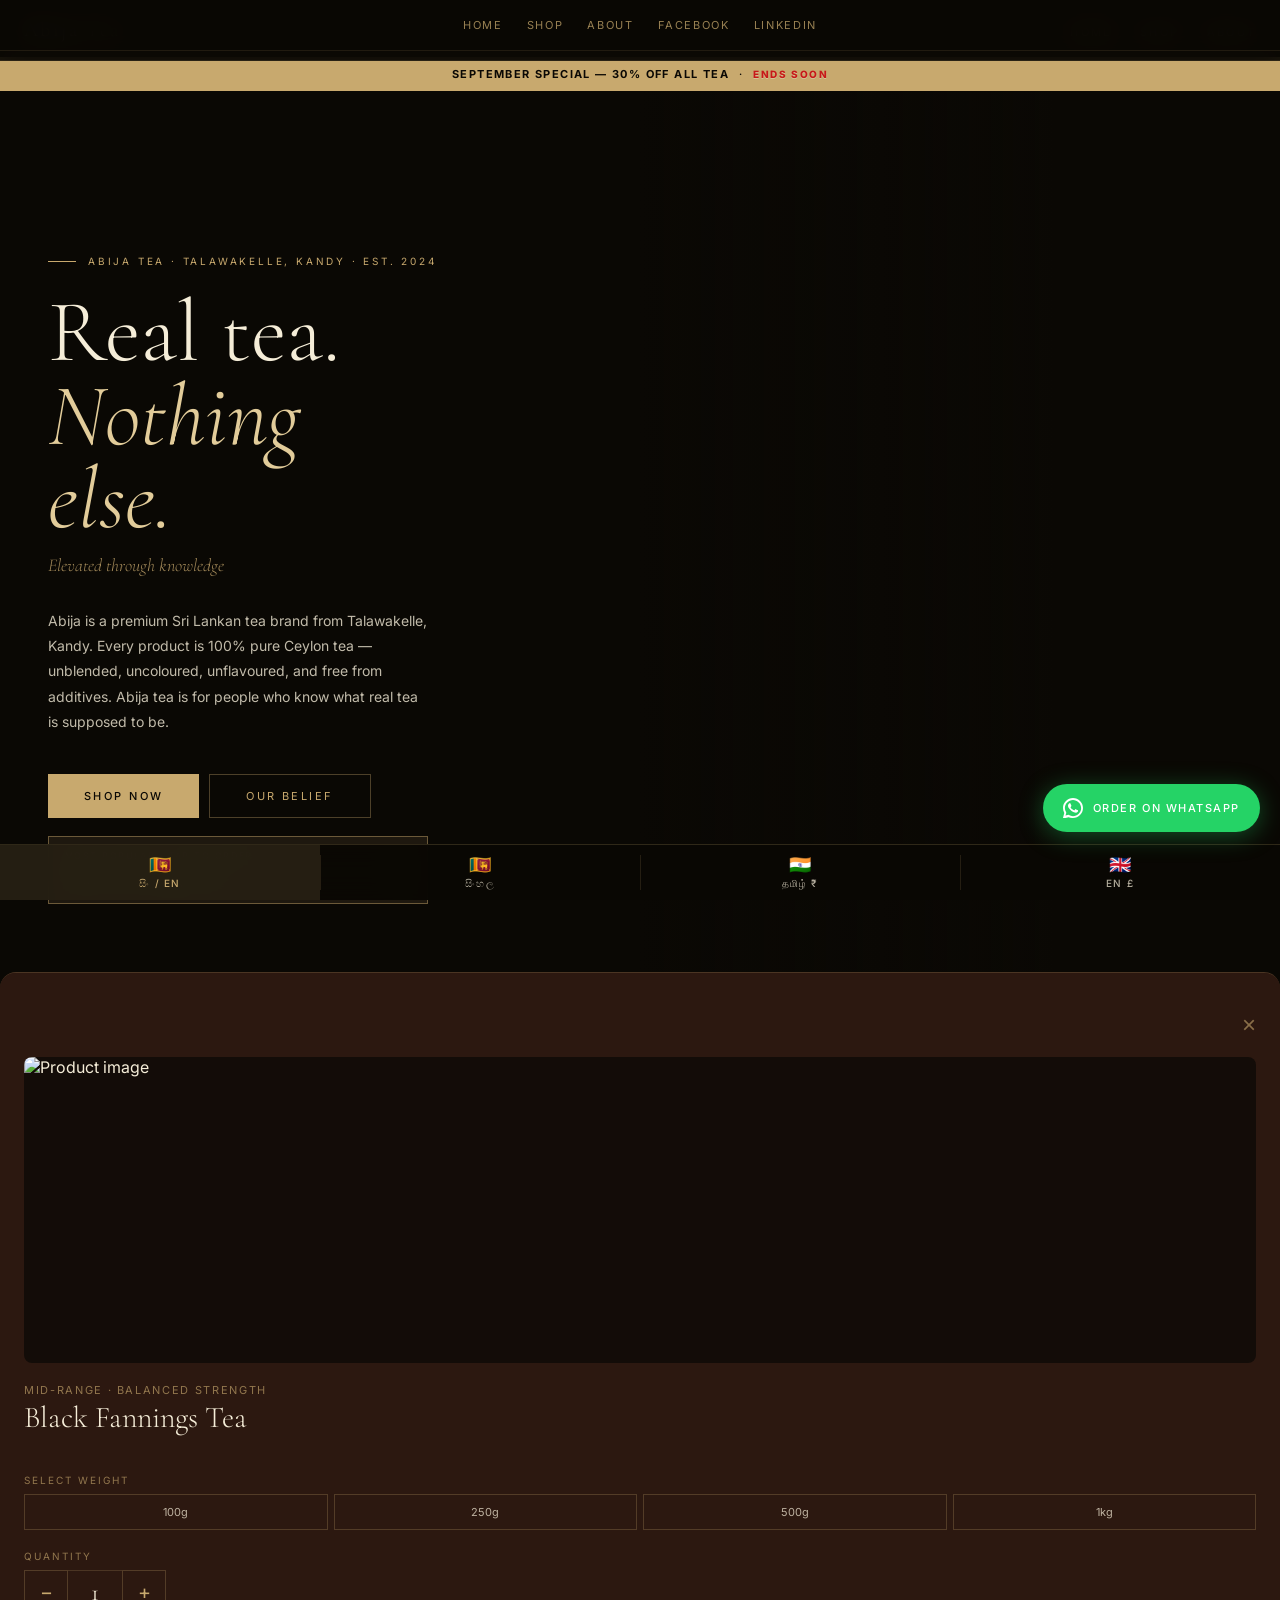
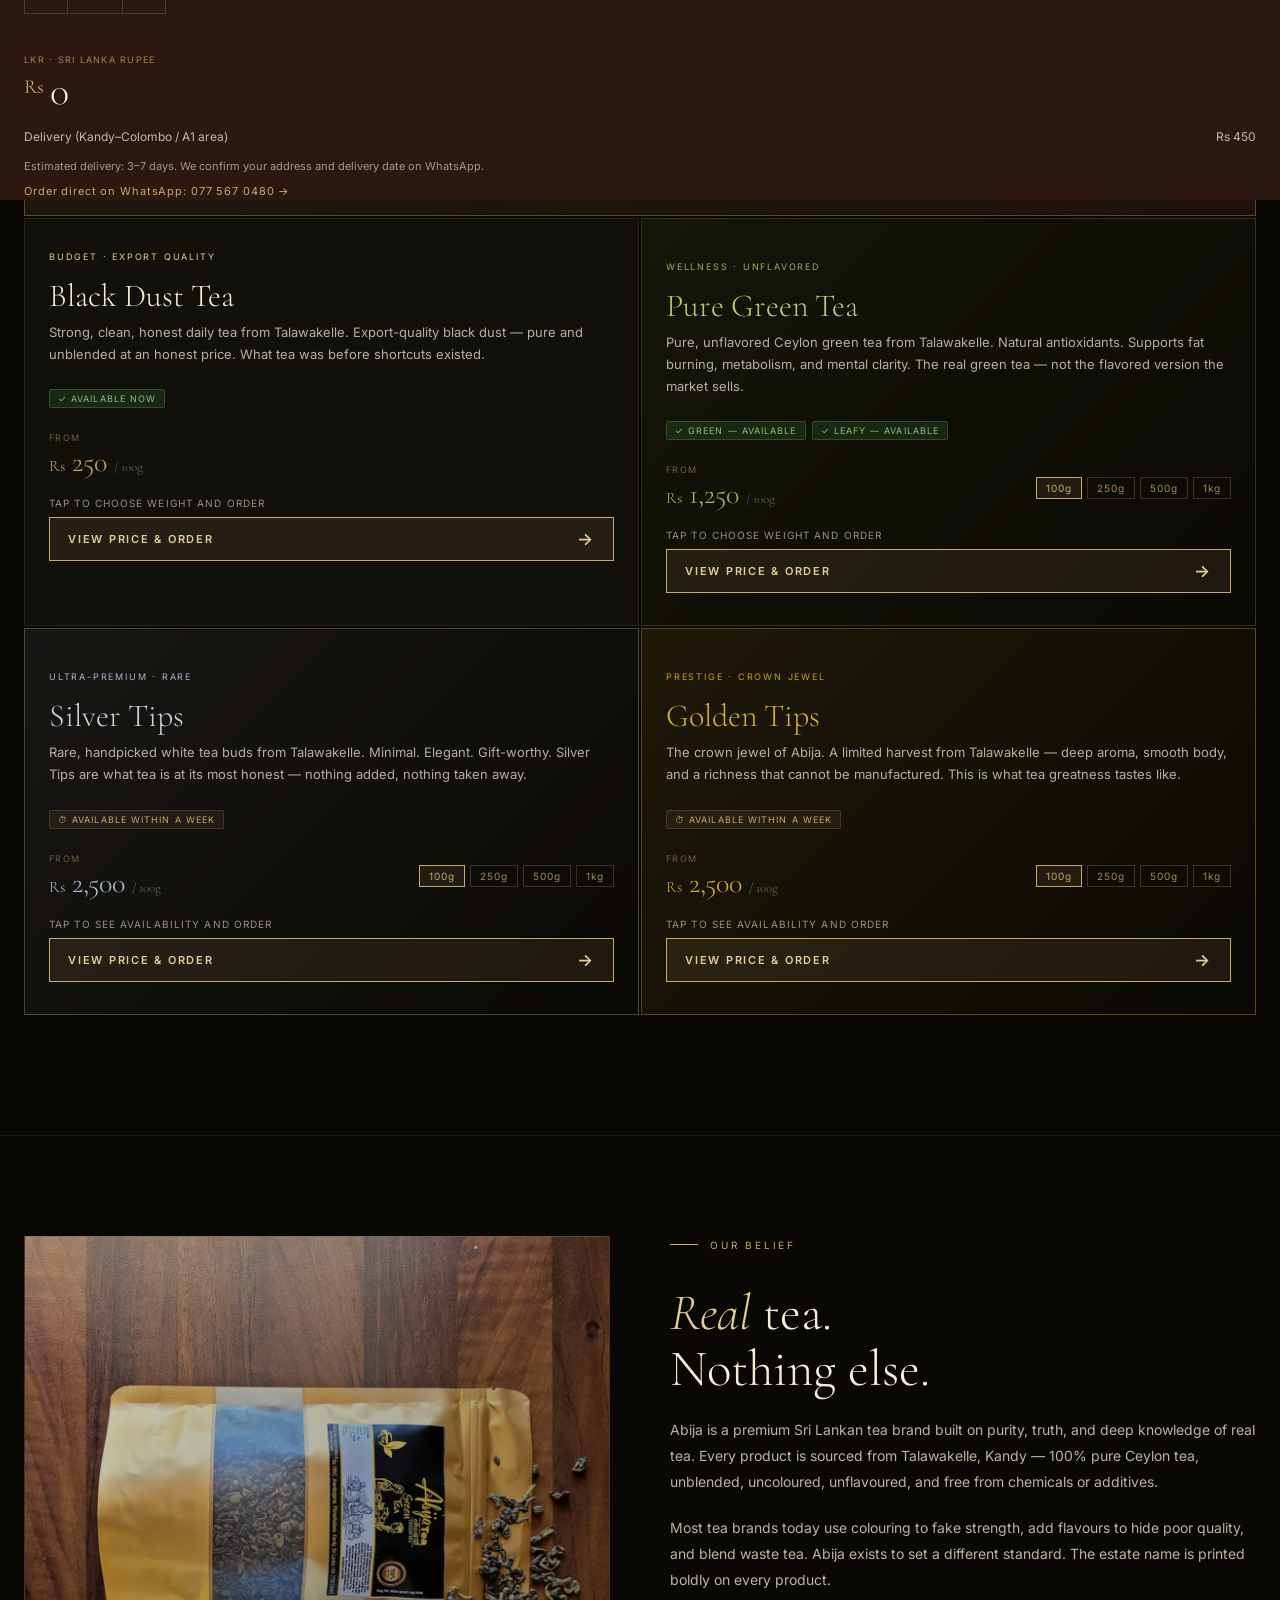
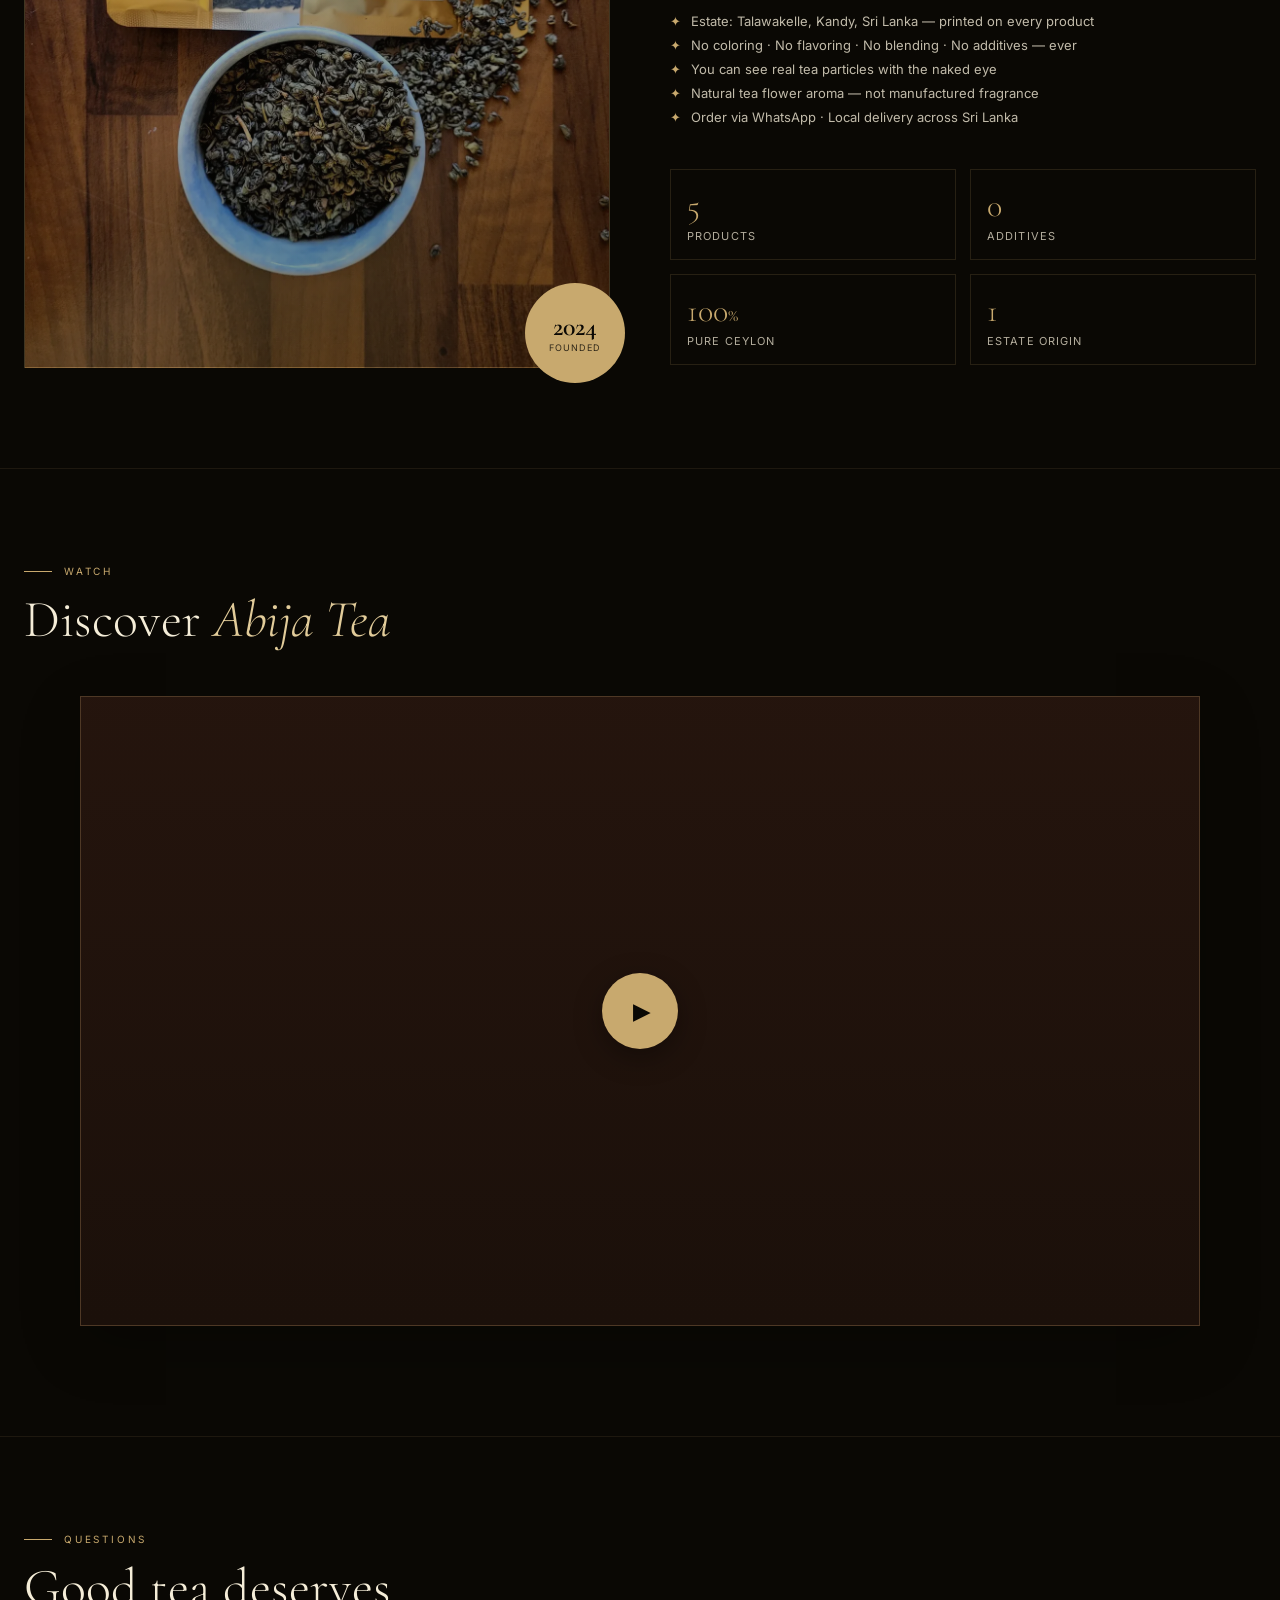
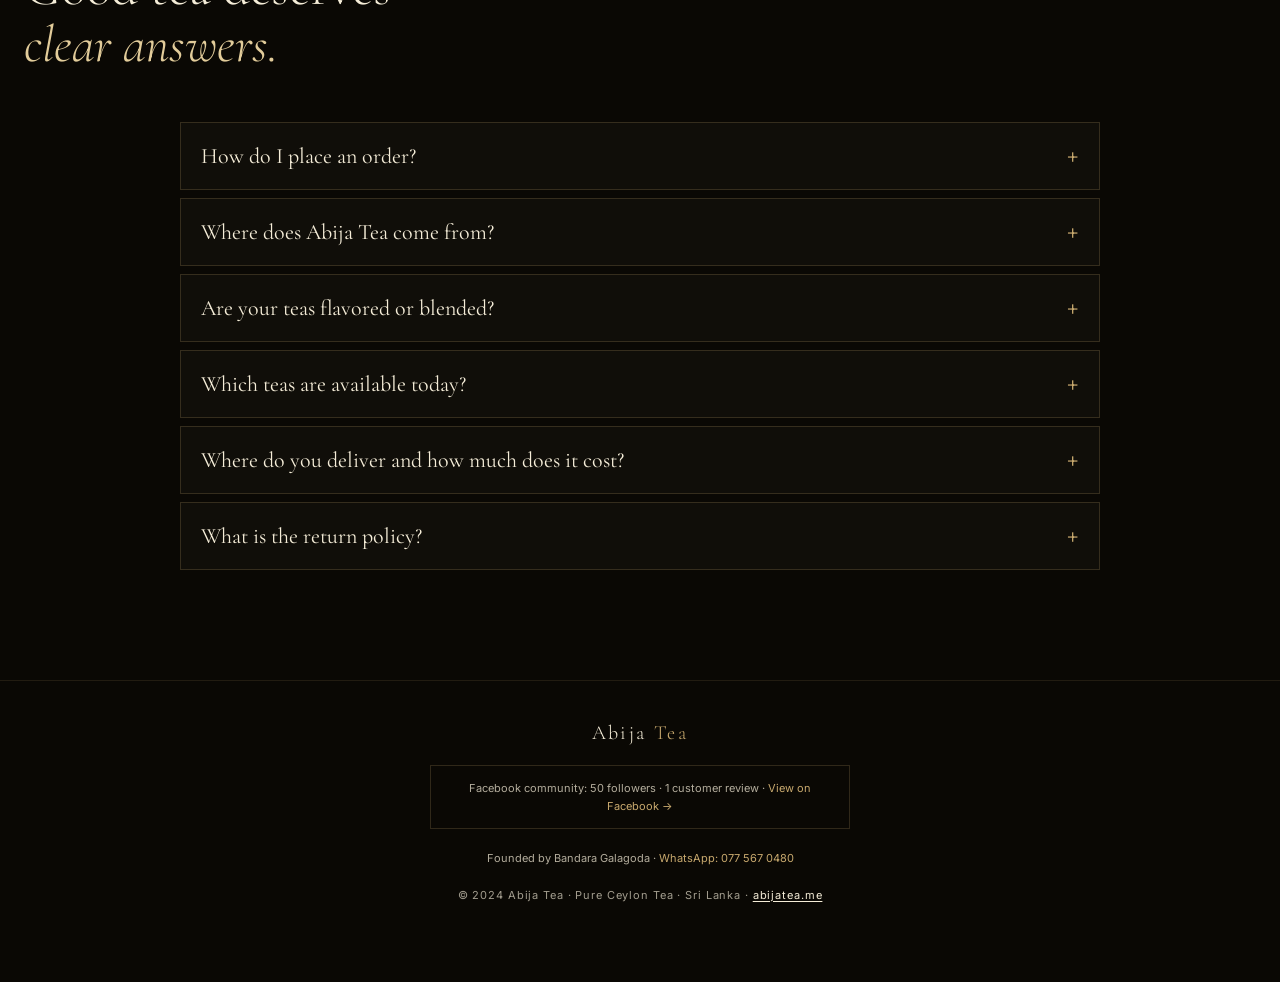
==== commit 1e300b04: "Show direct WhatsApp order number" ====
--- a/index.html
+++ b/index.html
@@ -774,6 +774,7 @@
       </div>
     </div>
     <p style="margin-top:14px;font-size:11px;line-height:1.6;color:rgba(245,237,216,0.6);">Estimated delivery: 3–7 days. We confirm your address and delivery date on WhatsApp.</p>
+    <a href="https://wa.me/94775670480?text=Hi%20Abija%20Tea!%20I%27d%20like%20help%20with%20an%20order." target="_blank" rel="noopener noreferrer" style="display:inline-block;margin-top:8px;color:var(--gold);font-size:11px;letter-spacing:0.08em;text-decoration:none;">Order direct on WhatsApp: 077 567 0480 →</a>
   </div>
   <button class="d-cta" onclick="orderWhatsApp()">
     <svg width="16" height="16" viewBox="0 0 24 24" fill="currentColor" aria-hidden="true"><path d="M17.472 14.382c-.297-.149-1.758-.867-2.03-.967-.273-.099-.471-.148-.67.15-.197.297-.767.966-.94 1.164-.173.199-.347.223-.644.075-.297-.15-1.255-.463-2.39-1.475-.883-.788-1.48-1.761-1.653-2.059-.173-.297-.018-.458.13-.606.134-.133.298-.347.446-.52.149-.174.198-.298.298-.497.099-.198.05-.371-.025-.52-.075-.149-.669-1.612-.916-2.207-.242-.579-.487-.5-.669-.51-.173-.008-.371-.01-.57-.01-.198 0-.52.074-.792.372-.272.297-1.04 1.016-1.04 2.479 0 1.462 1.065 2.875 1.213 3.074.149.198 2.096 3.2 5.077 4.487.709.306 1.262.489 1.694.625.712.227 1.36.195 1.871.118.571-.085 1.758-.719 2.006-1.413.248-.694.248-1.289.173-1.413-.074-.124-.272-.198-.57-.347z"/><path d="M12 0C5.373 0 0 5.373 0 12c0 2.123.554 4.118 1.528 5.855L.057 23.571a.75.75 0 00.921.921l5.716-1.471A11.943 11.943 0 0012 24c6.627 0 12-5.373 12-12S18.627 0 12 0zm0 21.75a9.704 9.704 0 01-4.953-1.355l-.355-.211-3.676.945.963-3.573-.231-.368A9.712 9.712 0 012.25 12C2.25 6.615 6.615 2.25 12 2.25S21.75 6.615 21.75 12 17.385 21.75 12 21.75z"/></svg>
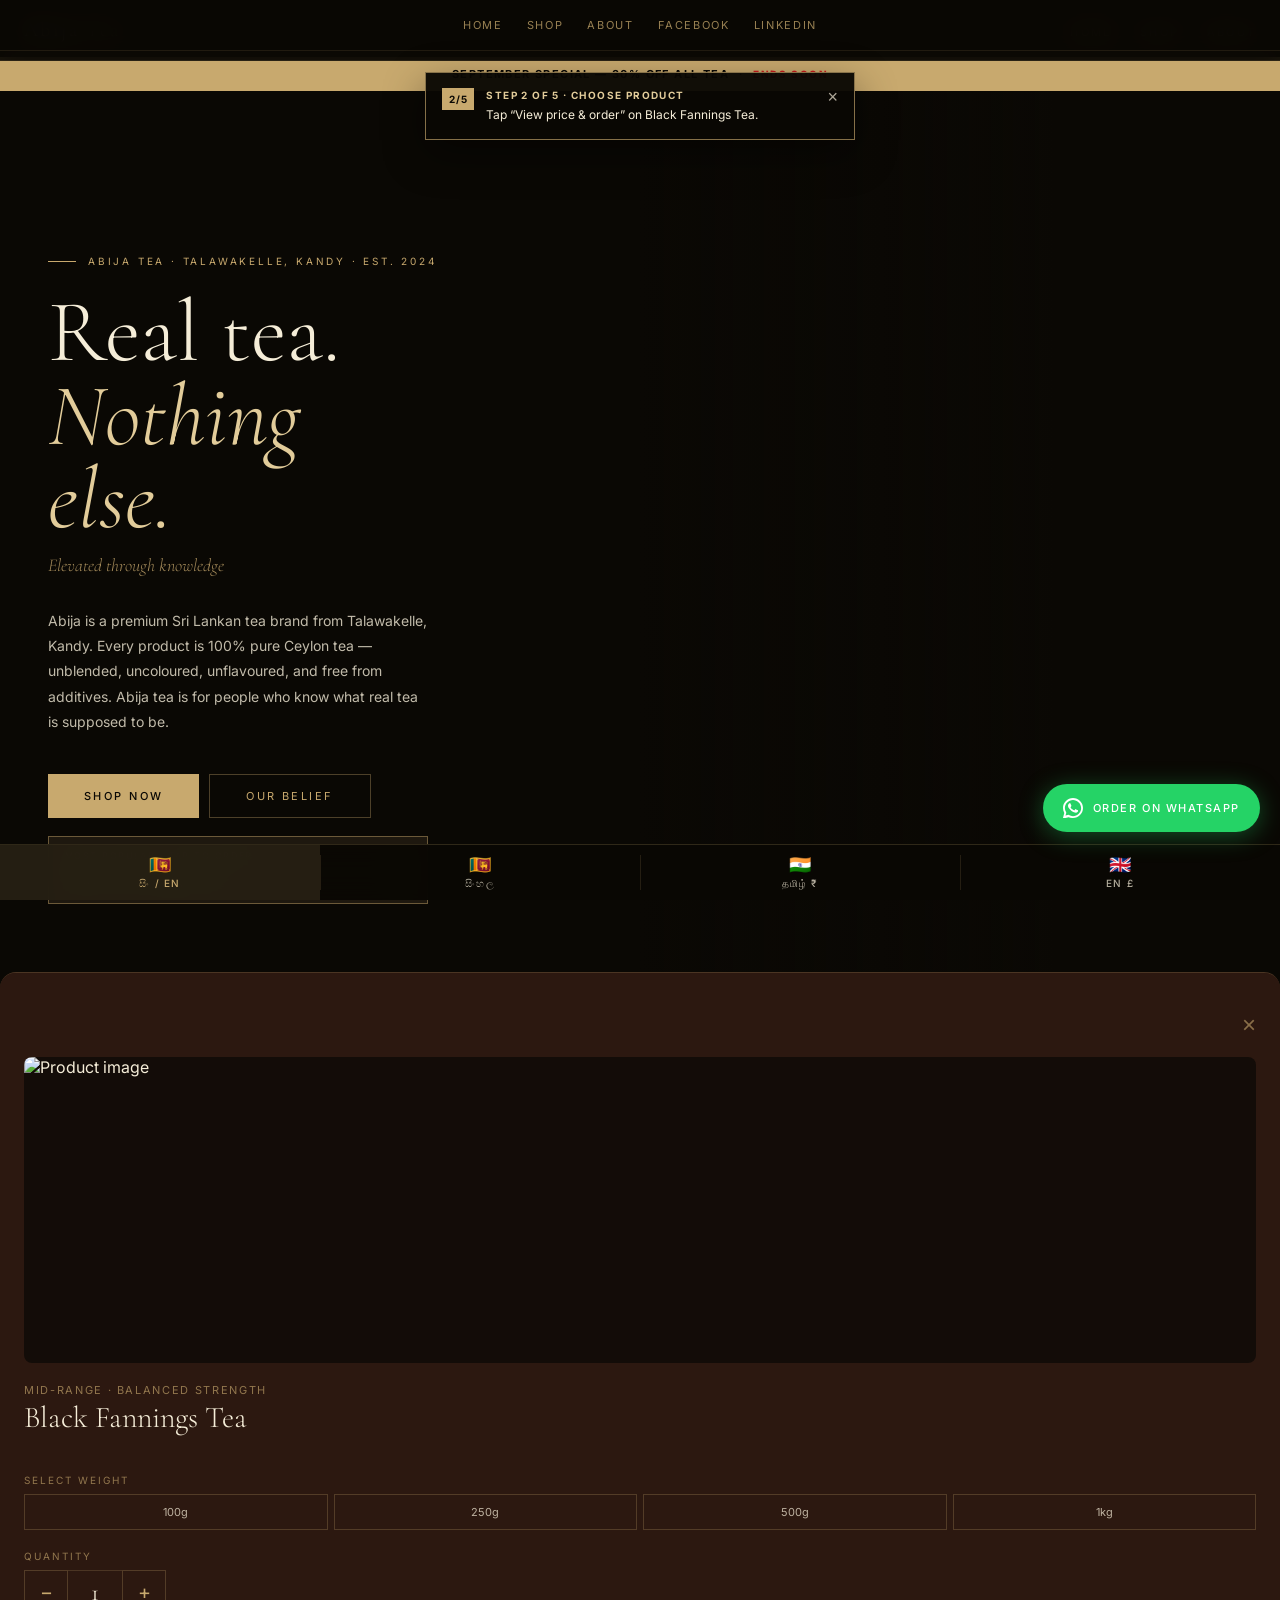
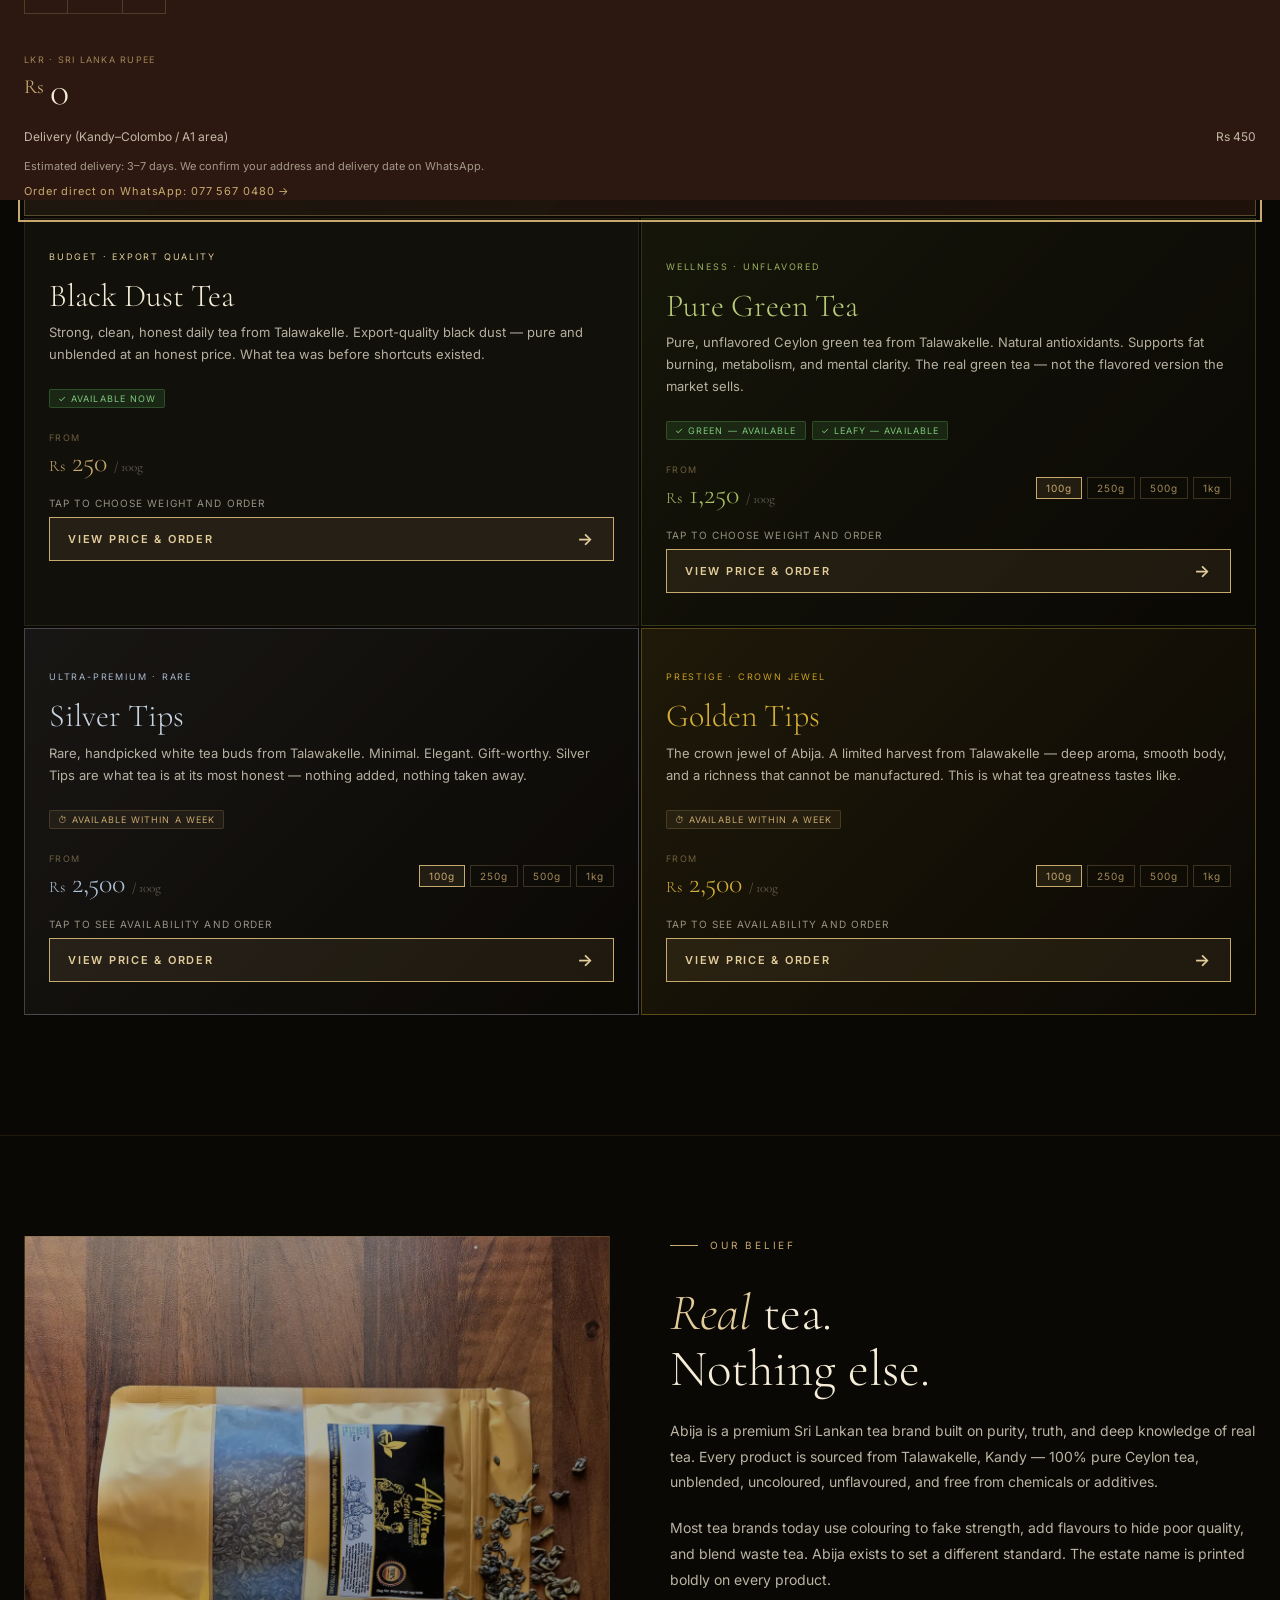
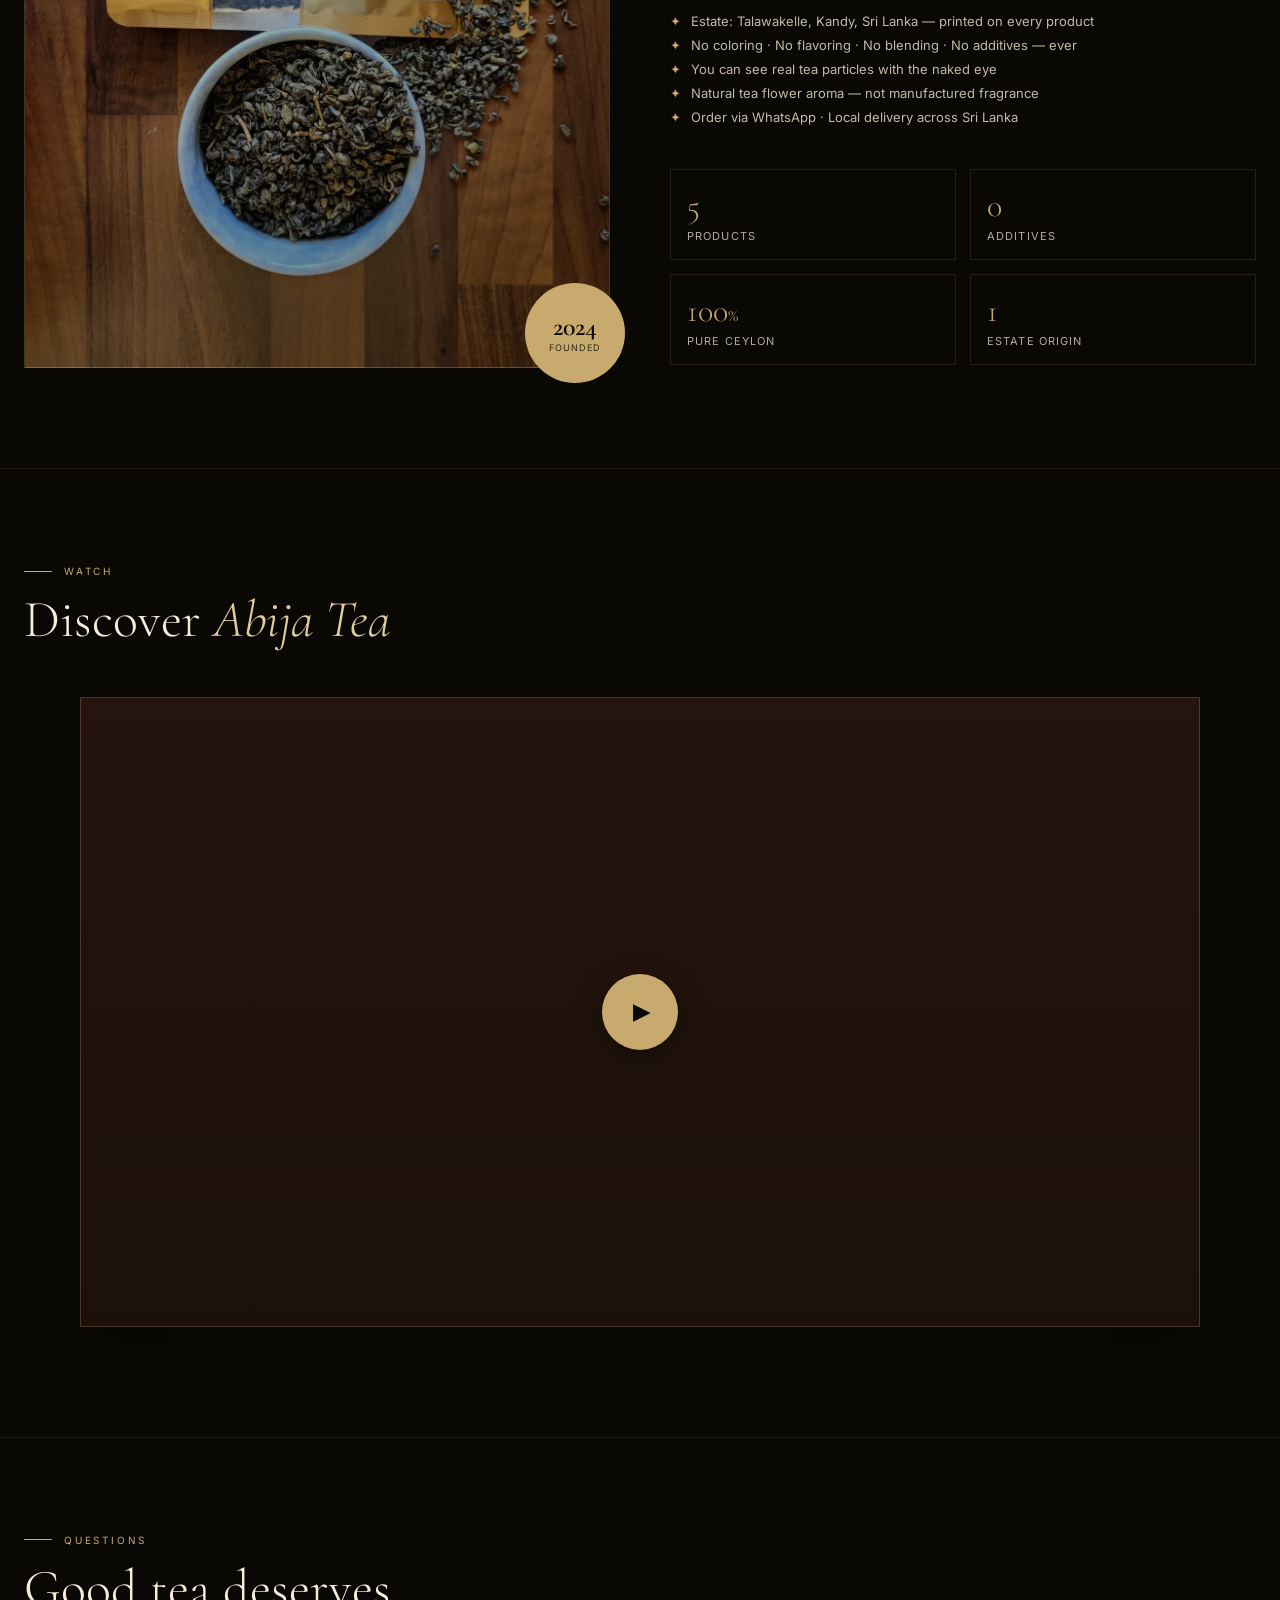
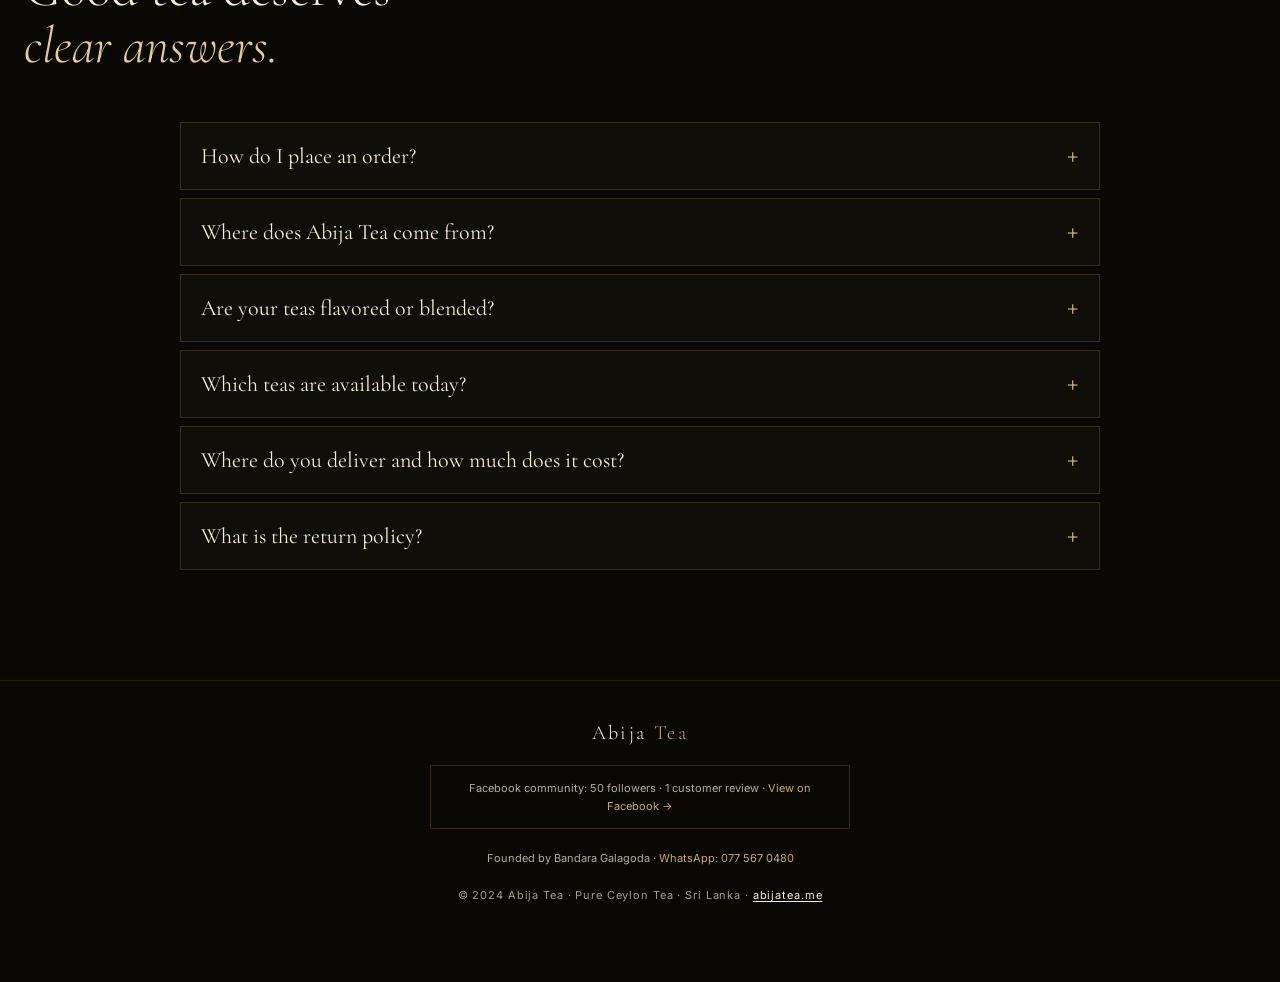
==== commit bbbc5ae2: "Add first-time guided ordering flow" ====
--- a/index.html
+++ b/index.html
@@ -242,6 +242,21 @@
 .promo-banner strong{font-size:11px;}
 .promo-countdown{font-variant-numeric:tabular-nums;white-space:nowrap;color:#C71919;font-weight:800;text-shadow:0 1px 0 rgba(255,255,255,0.28);}
 
+/* FIRST-ORDER GUIDE */
+.purchase-guide{position:fixed;left:16px;right:16px;bottom:126px;z-index:350;max-width:430px;margin:0 auto;padding:15px 16px;background:rgba(10,8,4,0.96);border:1px solid rgba(200,169,110,0.65);box-shadow:0 14px 42px rgba(0,0,0,0.42);display:none;gap:12px;align-items:flex-start;}
+.purchase-guide.open{display:flex;}
+.purchase-guide.drawer-mode{top:72px;bottom:auto;}
+.guide-step{flex:0 0 auto;color:var(--ink);background:var(--gold);font-size:10px;font-weight:700;letter-spacing:0.08em;padding:5px 7px;}
+.guide-copy{flex:1;font-size:12px;line-height:1.5;color:var(--parchment);}
+.guide-copy strong{display:block;color:var(--gold-light);font-size:10px;letter-spacing:0.14em;text-transform:uppercase;margin-bottom:3px;}
+.guide-close{background:none;border:0;color:rgba(245,237,216,0.7);font-size:18px;line-height:1;cursor:pointer;padding:0 0 0 4px;}
+.guide-scroll-arrow{position:fixed;left:50%;bottom:88px;z-index:151;transform:translateX(-50%);display:none;flex-direction:column;align-items:center;gap:3px;color:var(--gold-light);font-size:10px;letter-spacing:0.14em;text-transform:uppercase;pointer-events:none;text-shadow:0 2px 10px #000;}
+.guide-scroll-arrow.open{display:flex;}
+.guide-scroll-arrow span{font-size:35px;line-height:1;animation:guideBounce 1.1s ease-in-out infinite;}
+.guide-target{position:relative;z-index:152!important;outline:2px solid var(--gold);outline-offset:4px;animation:guidePulse 1.2s ease-in-out infinite;}
+@keyframes guideBounce{50%{transform:translateY(9px);}}
+@keyframes guidePulse{50%{box-shadow:0 0 0 8px rgba(200,169,110,0.14);}}
+
 /* HERO */
 #hero{min-height:100vh;display:grid;grid-template-columns:1fr 1fr;align-items:stretch;padding:0;gap:0;}
 .hero-left{display:flex;flex-direction:column;justify-content:center;padding:154px 48px 100px;position:relative;z-index:2;}
@@ -465,6 +480,9 @@
   .promo-banner strong{display:block;width:100%;font-size:10px;white-space:nowrap;visibility:visible!important;opacity:1!important;}
   .promo-banner [aria-hidden="true"]{display:none;}
   .hero-left{padding:148px 20px 60px;}
+  .purchase-guide{bottom:126px;left:12px;right:12px;padding:13px 14px;}
+  .purchase-guide.drawer-mode{top:68px;}
+  .guide-scroll-arrow{bottom:122px;}
   .hero-title{font-size:clamp(44px,13vw,64px);}
   #shop{padding:64px 16px 100px;}
   .products-grid{grid-template-columns:1fr;}
@@ -566,7 +584,7 @@
   <h2 class="section-title" id="shop-title">The Abija<br><em>Collection</em></h2>
   <div class="products-grid">
 
-    <article class="product-card bop-hero" onclick="openDrawer('Black Fannings Tea','Fine grade · Bright cup','12.99','BOP-1200.webp')" aria-label="Abija Black Fannings Tea — most popular">
+    <article class="product-card bop-hero" id="black-fannings-card" onclick="openDrawer('Black Fannings Tea','Fine grade · Bright cup','12.99','BOP-1200.webp')" aria-label="Abija Black Fannings Tea — most popular">
       <div class="card-avail">
         <span class="avail-badge in">✓ Fannings — Available</span>
       </div>
@@ -804,6 +822,13 @@
   <span>Order on WhatsApp</span>
 </a>
 
+<aside class="purchase-guide" id="purchaseGuide" aria-live="polite" aria-label="How to order guide">
+  <div class="guide-step" id="guideStep">1/5</div>
+  <div class="guide-copy"><strong id="guideTitle">How to order</strong><span id="guideMessage">Scroll down to begin your first order.</span></div>
+  <button class="guide-close" type="button" onclick="finishPurchaseGuide()" aria-label="Close order guide">×</button>
+</aside>
+<div class="guide-scroll-arrow" id="guideScrollArrow" aria-hidden="true"><span>↓</span>Scroll to tea</div>
+
 <script src="/app.js" defer></script>
 </body>
 </html>
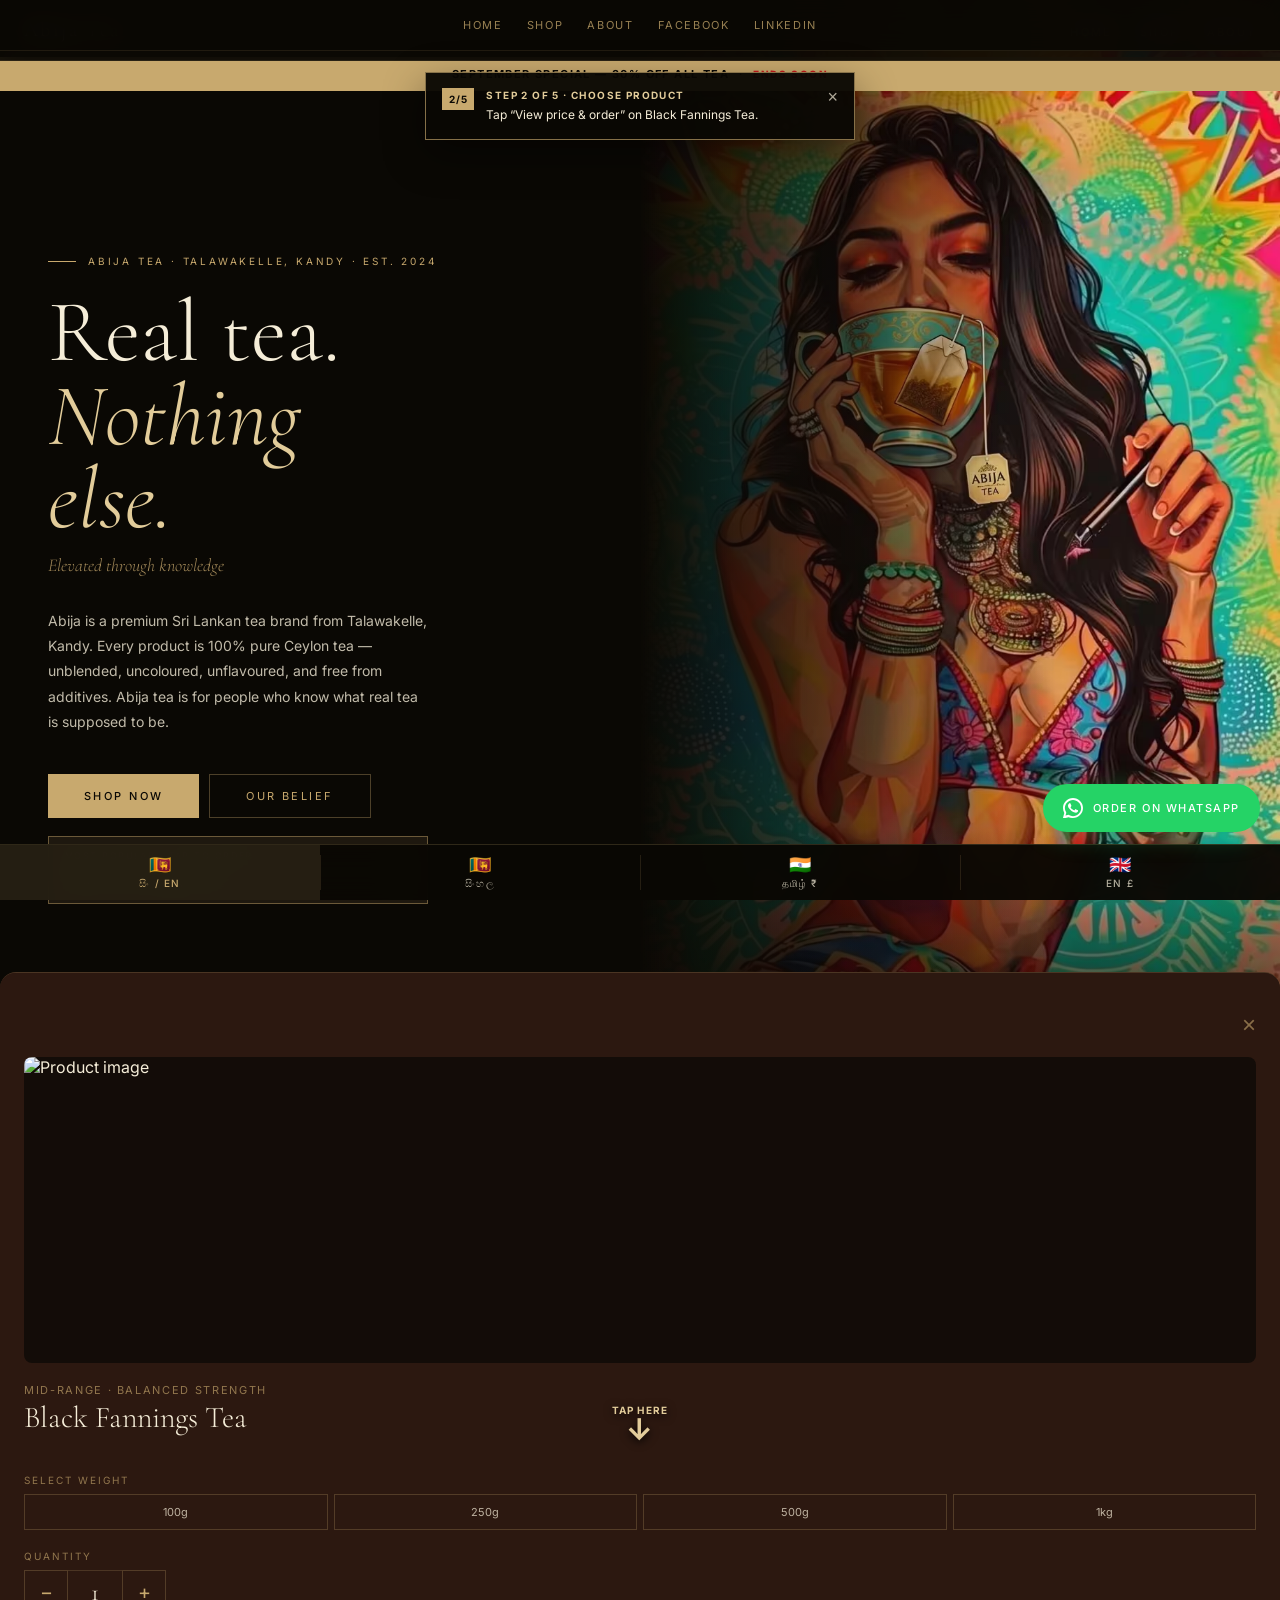
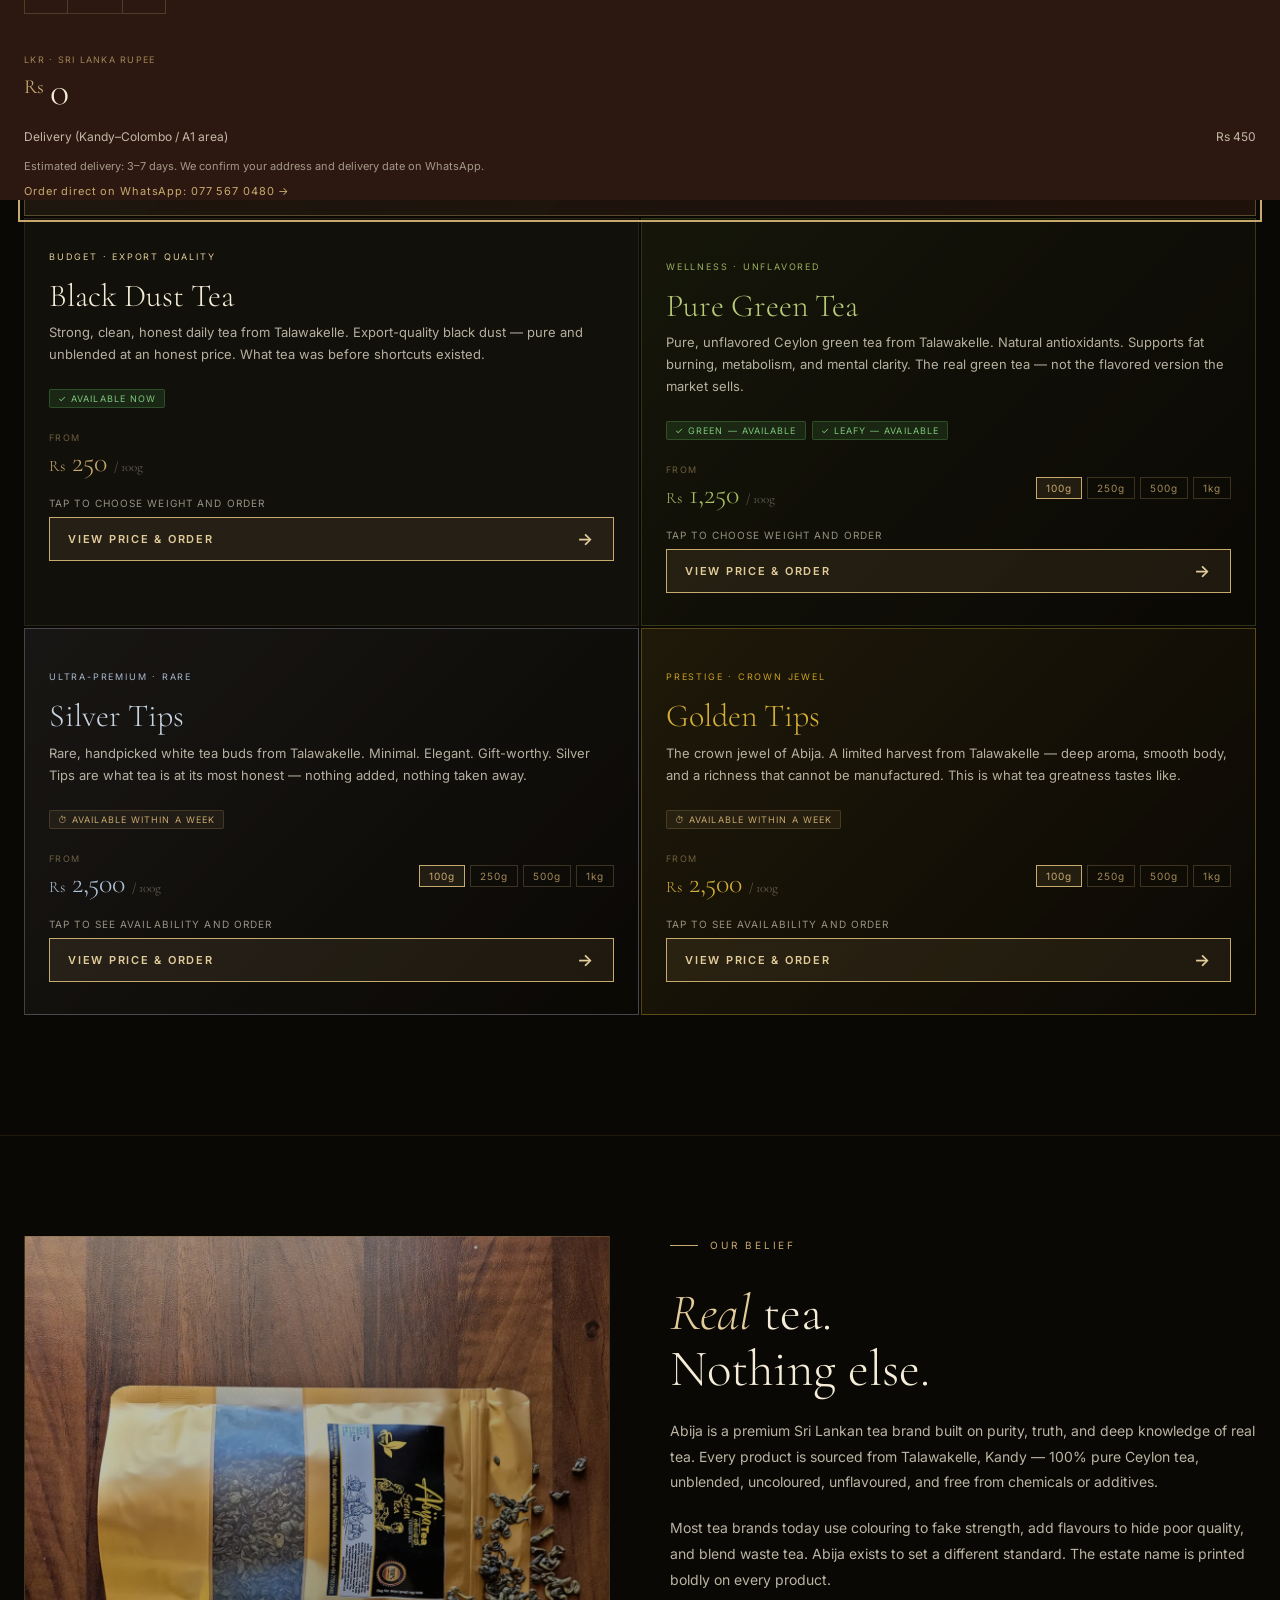
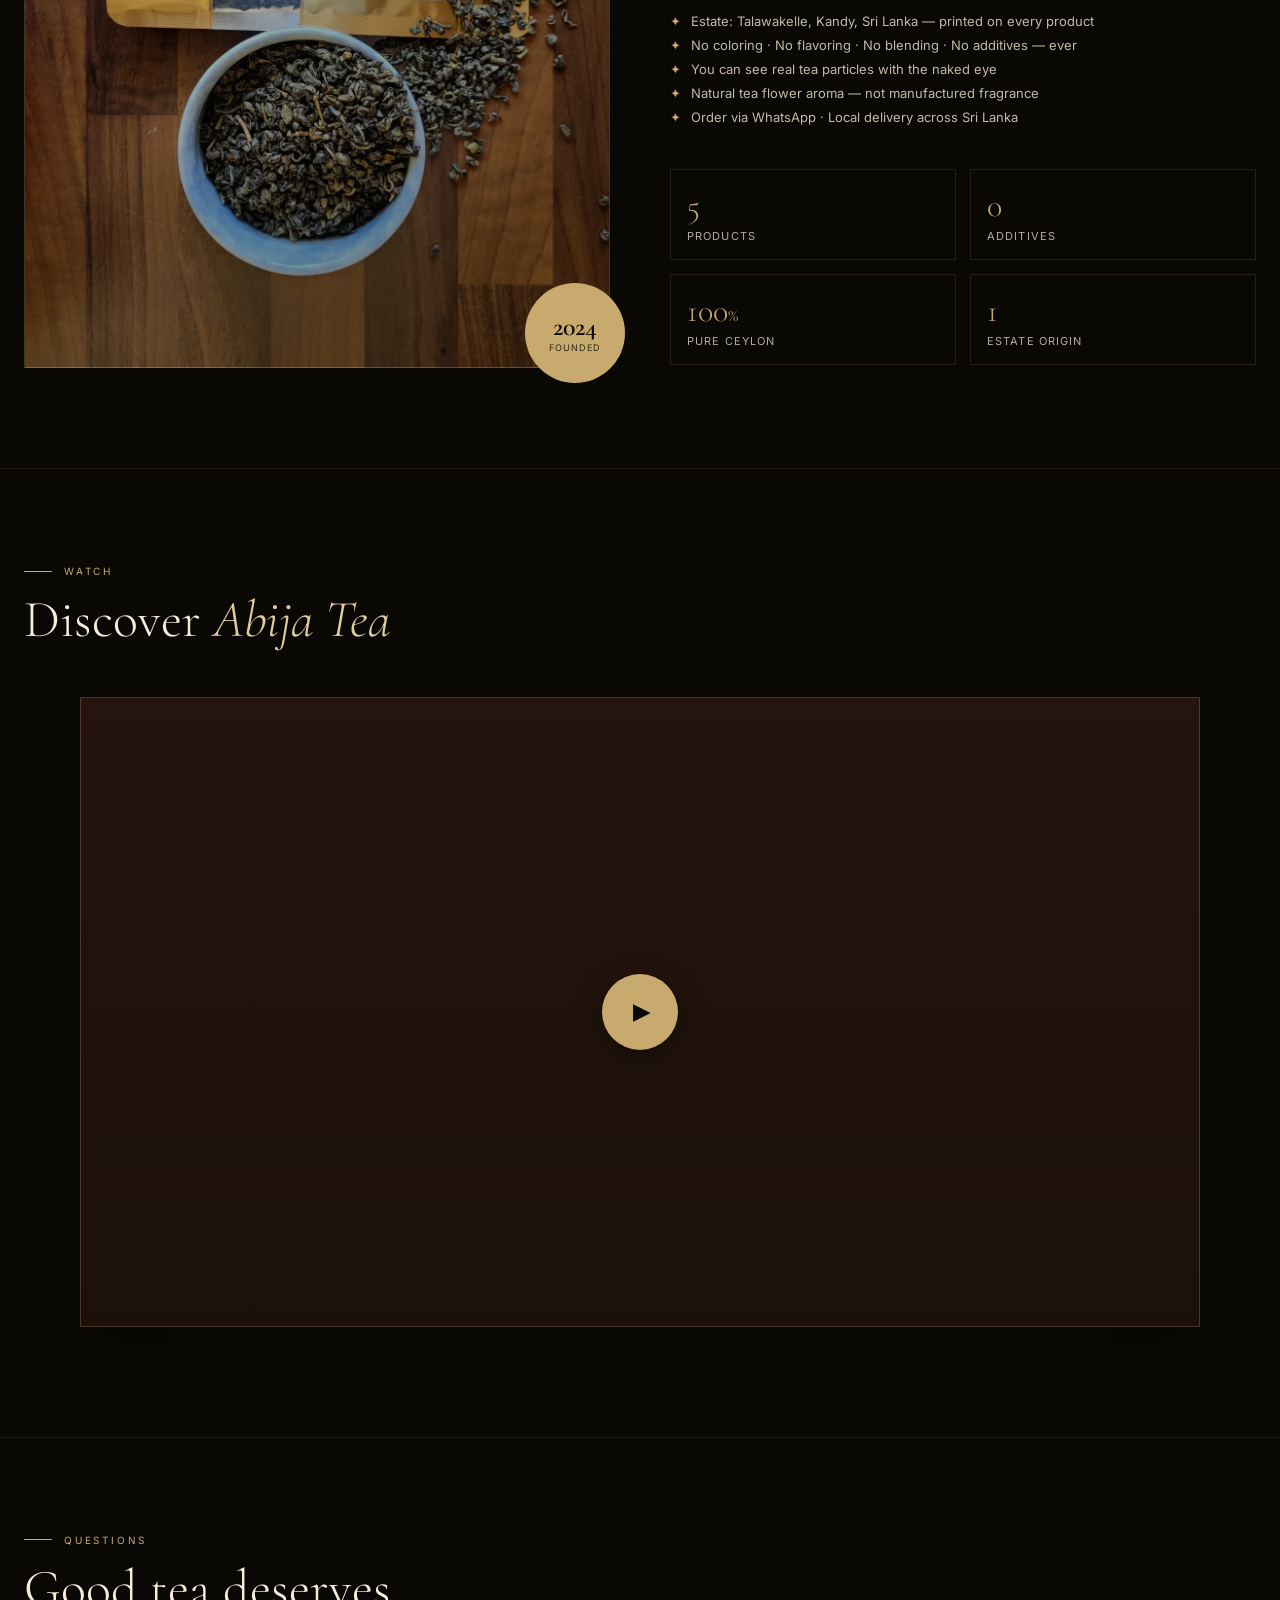
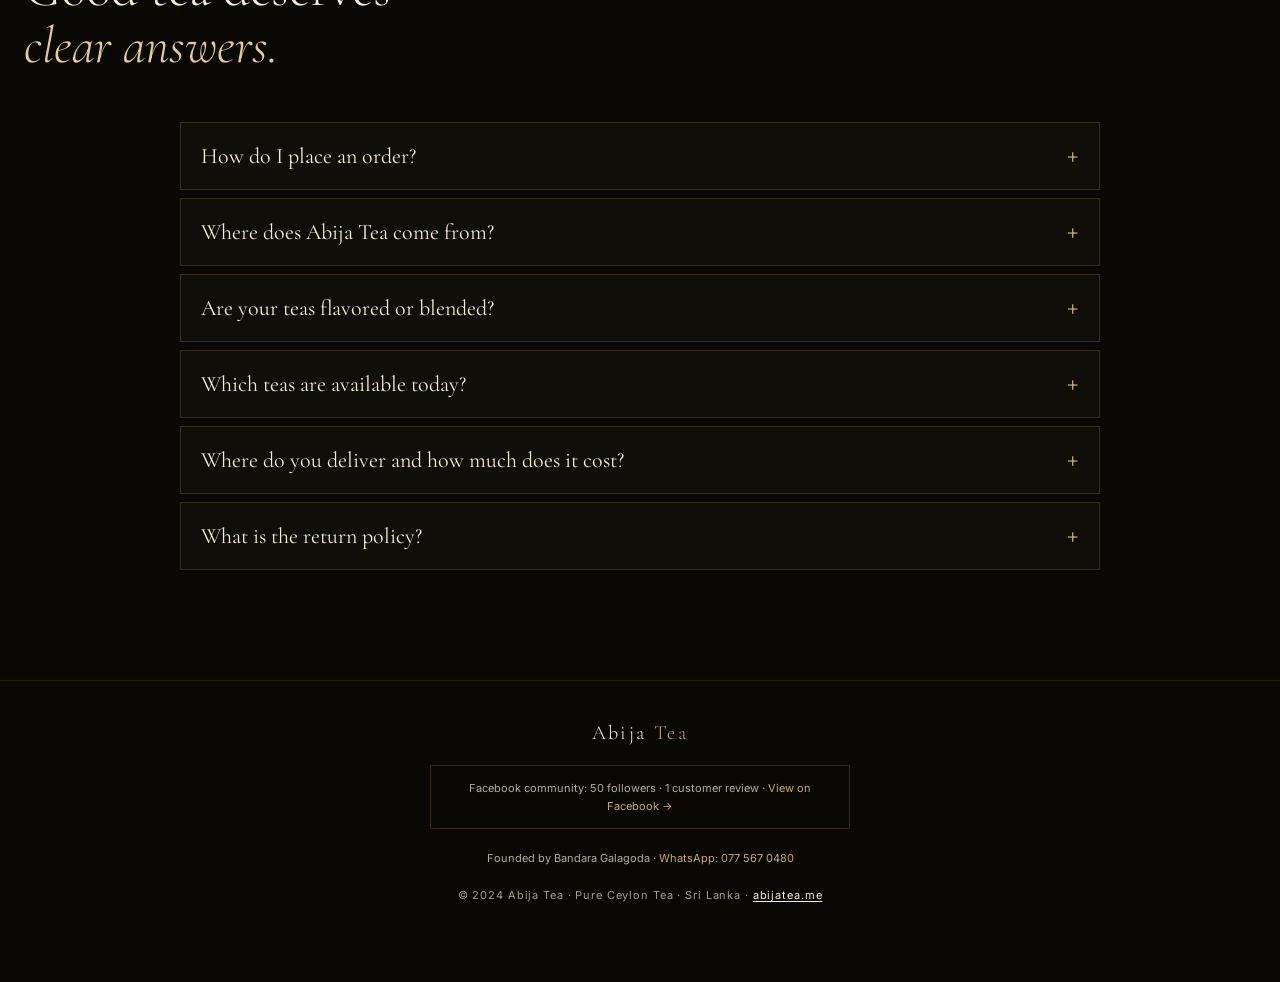
==== commit b5facbb0: "Point guided ordering steps to click targets" ====
--- a/index.html
+++ b/index.html
@@ -253,6 +253,9 @@
 .guide-scroll-arrow{position:fixed;left:50%;bottom:88px;z-index:151;transform:translateX(-50%);display:none;flex-direction:column;align-items:center;gap:3px;color:var(--gold-light);font-size:10px;letter-spacing:0.14em;text-transform:uppercase;pointer-events:none;text-shadow:0 2px 10px #000;}
 .guide-scroll-arrow.open{display:flex;}
 .guide-scroll-arrow span{font-size:35px;line-height:1;animation:guideBounce 1.1s ease-in-out infinite;}
+.guide-pointer{position:fixed;z-index:351;display:none;flex-direction:column;align-items:center;gap:1px;color:var(--gold-light);font-size:10px;font-weight:700;letter-spacing:0.12em;text-transform:uppercase;text-shadow:0 2px 10px #000;pointer-events:none;transform:translateX(-50%);}
+.guide-pointer.open{display:flex;}
+.guide-pointer span{font-size:30px;line-height:0.85;animation:guideBounce 1.1s ease-in-out infinite;}
 .guide-target{position:relative;z-index:152!important;outline:2px solid var(--gold);outline-offset:4px;animation:guidePulse 1.2s ease-in-out infinite;}
 @keyframes guideBounce{50%{transform:translateY(9px);}}
 @keyframes guidePulse{50%{box-shadow:0 0 0 8px rgba(200,169,110,0.14);}}
@@ -828,6 +831,7 @@
   <button class="guide-close" type="button" onclick="finishPurchaseGuide()" aria-label="Close order guide">×</button>
 </aside>
 <div class="guide-scroll-arrow" id="guideScrollArrow" aria-hidden="true"><span>↓</span>Scroll to tea</div>
+<div class="guide-pointer" id="guidePointer" aria-hidden="true">Tap here<span>↓</span></div>
 
 <script src="/app.js" defer></script>
 </body>
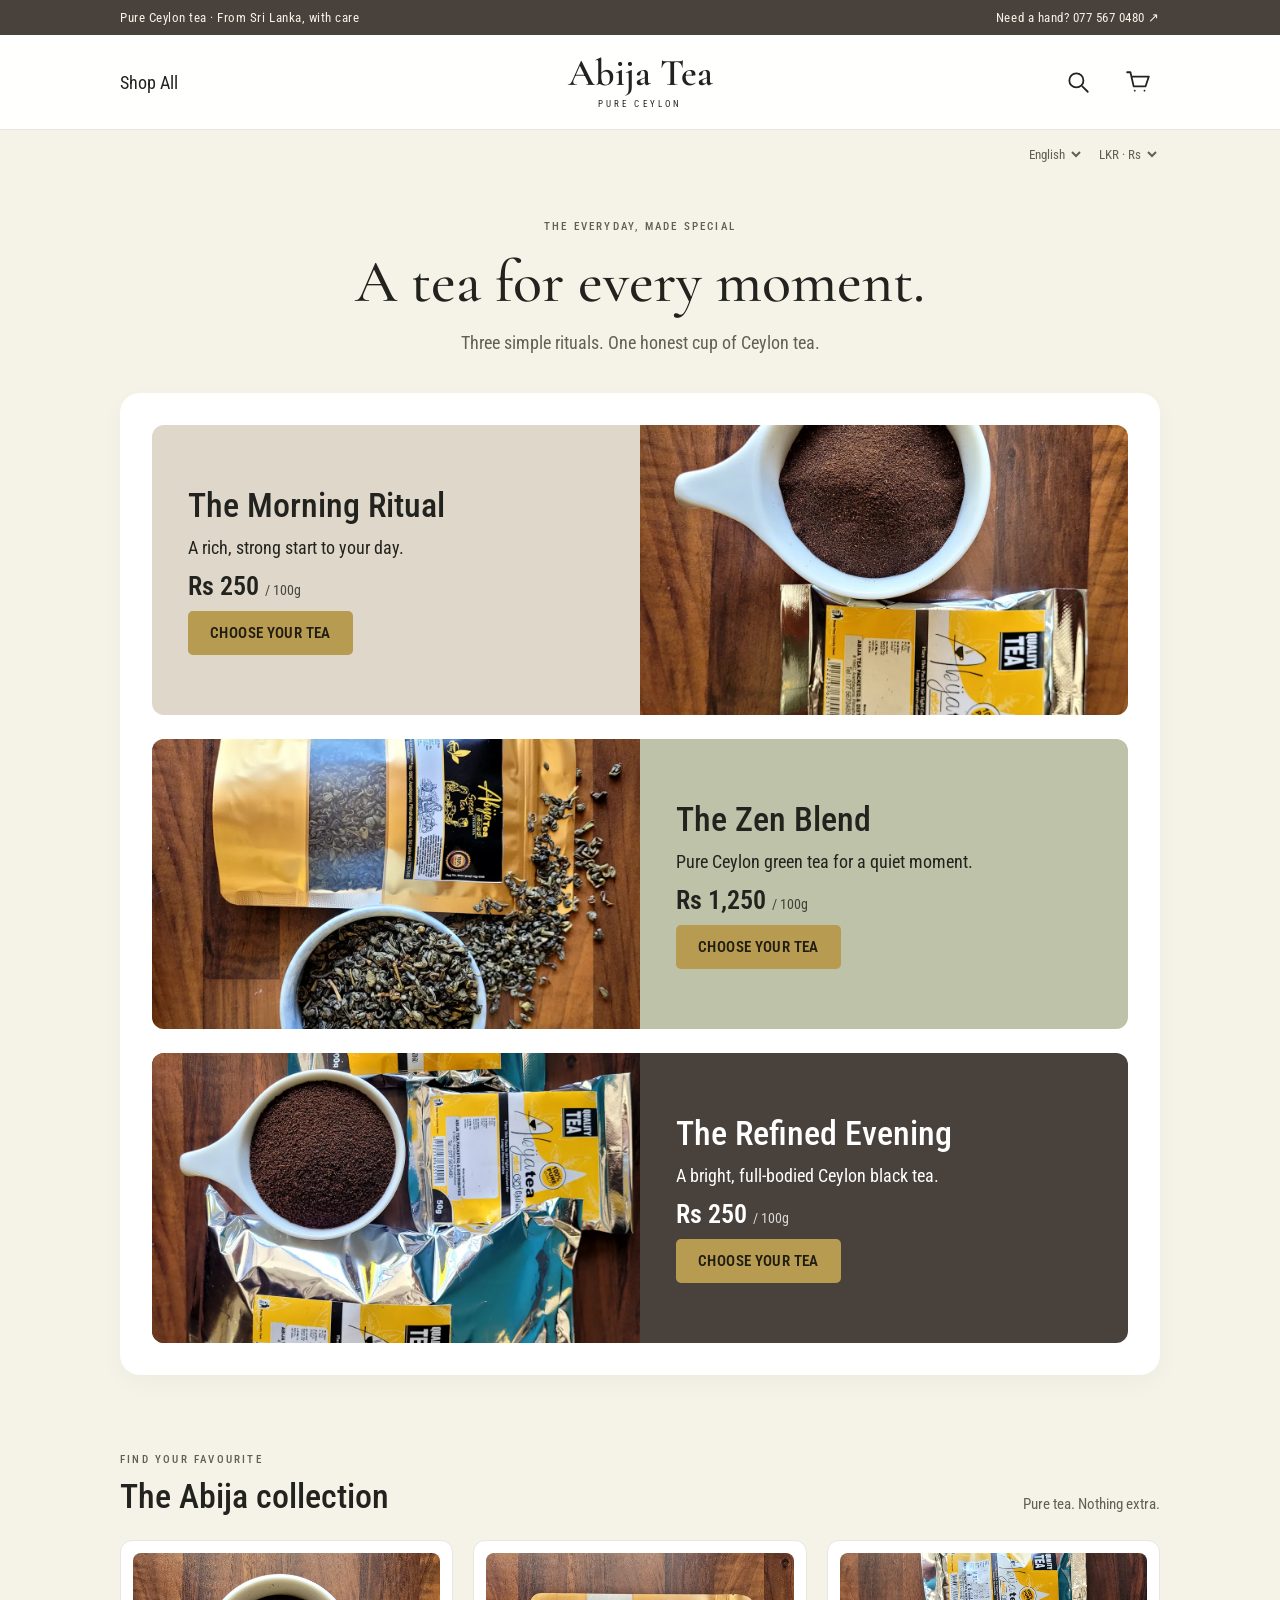
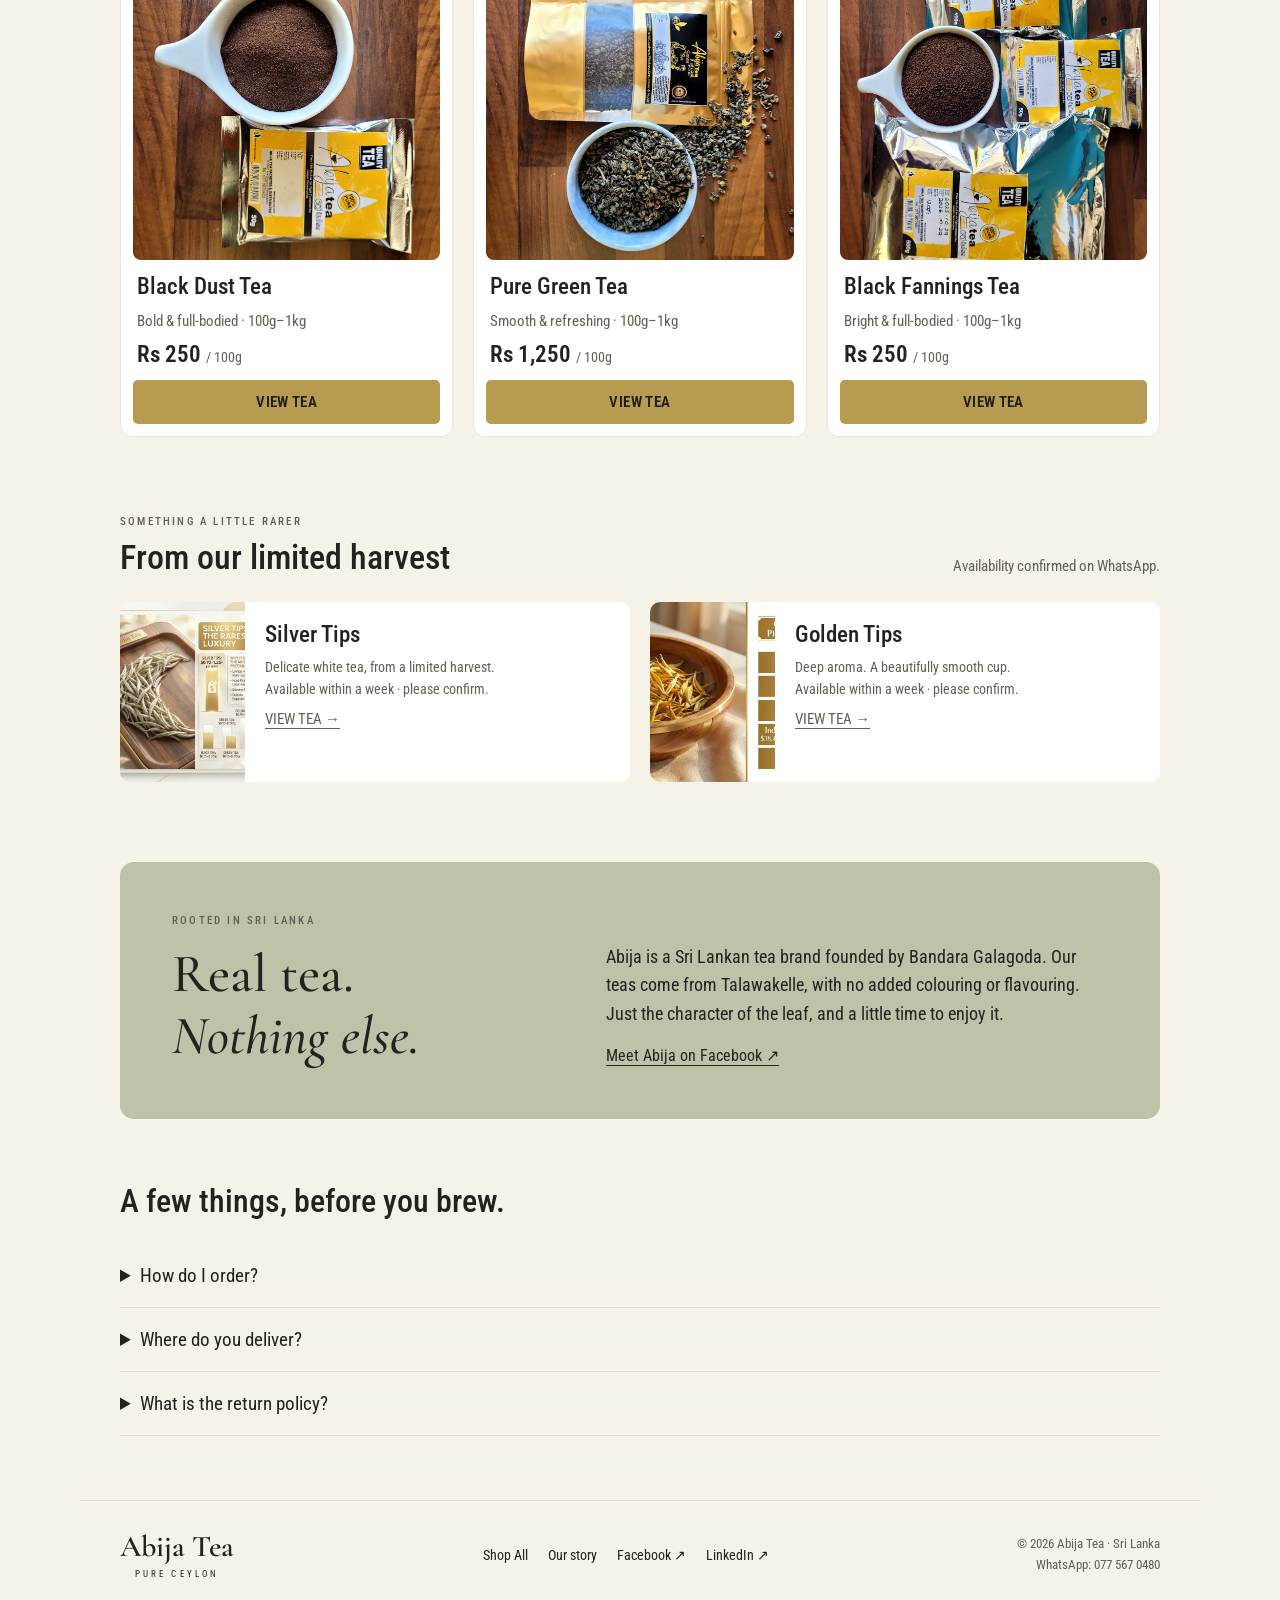
==== commit 6c259952: "Build Figma-inspired tea storefront preserving pricing and analytics" ====
--- a/index.html
+++ b/index.html
@@ -1,838 +1,309 @@
-<!DOCTYPE html>
+<!doctype html>
 <html lang="en" prefix="og: https://ogp.me/ns#">
-<head>
-<meta charset="UTF-8"/>
-<meta name="viewport" content="width=device-width, initial-scale=1.0"/>
-<link rel="canonical" href="https://abijatea.me/"/>
-<meta name="robots" content="index, follow"/>
-<title>Abija Tea | Pure Ceylon Tea, Talawakelle Estate</title>
-<meta name="description" content="Abija is a premium Sri Lankan tea brand from Talawakelle, Kandy. Pure, uncoloured, unflavoured Ceylon tea — no blending, no shortcuts. For people who know real tea."/>
-<meta name="keywords" content="Ceylon tea, pure Ceylon tea, Talawakelle tea, Kandy tea, Sri Lanka tea, Abija Tea, unblended tea, black fannings tea, black dust tea, silver tips, golden tips, green tea Ceylon"/>
-<meta name="author" content="Abija Tea"/>
-<meta name="theme-color" content="#0A0804"/>
-<meta property="og:type" content="website"/>
-<meta property="og:site_name" content="Abija Tea"/>
-<meta property="og:url" content="https://abijatea.me/"/>
-<meta property="og:title" content="Abija Tea | Pure Ceylon Tea, Talawakelle Estate"/>
-<meta property="og:description" content="Abija is a premium Sri Lankan tea brand from Talawakelle, Kandy. Pure, uncoloured, unflavoured Ceylon tea. No blends. No shortcuts. For people who know real tea."/>
-<!-- Favicon -->
-<link rel="icon" type="image/x-icon" href="/favicon.ico"/>
-<link rel="icon" type="image/png" sizes="16x16" href="/favicon-16.png"/>
-<link rel="icon" type="image/png" sizes="32x32" href="/favicon-32.png"/>
-<link rel="icon" type="image/png" sizes="48x48" href="/favicon.png"/>
-<link rel="apple-touch-icon" sizes="180x180" href="/apple-touch-icon.png"/>
-<meta property="og:image" content="https://abijatea.me/Product.webp"/>
-<meta property="og:image:width" content="1280"/>
-<meta property="og:image:height" content="960"/>
-<meta property="og:image:alt" content="Abija Tea — Pure Ceylon Tea from Talawakelle, Kandy, Sri Lanka"/>
-<meta property="og:locale" content="en_GB"/>
-<meta name="twitter:card" content="summary_large_image"/>
-<meta name="twitter:title" content="Abija Tea | Pure Ceylon Tea, Talawakelle Estate"/>
-<meta name="twitter:description" content="Pure, uncoloured, unflavoured Ceylon tea from Talawakelle, Kandy. No blends. No additives. No shortcuts. Abija tea is for people who know real tea."/>
-<meta name="twitter:image" content="https://abijatea.me/Product.webp"/>
-<meta name="twitter:image:alt" content="Abija Tea — Pure Ceylon Tea, Talawakelle, Sri Lanka"/>
-<script type="application/ld+json">
-{
-  "@context": "https://schema.org",
-  "@graph": [
-    {
-      "@type": "Organization",
-      "@id": "https://abijatea.me/#organization",
-      "name": "Abija Tea",
-      "alternateName": "Abija",
-      "url": "https://abijatea.me",
-      "logo": "https://abijatea.me/favicon.png",
-      "foundingDate": "2024",
-      "founder": { "@type": "Person", "name": "Bandara Galagoda" },
-      "telephone": "+94775670480",
-      "description": "Abija is a premium Sri Lankan tea brand built on purity, truth, and deep knowledge of real tea. All products are sourced from Talawakelle estate, Kandy region, Sri Lanka. 100% pure Ceylon tea — unblended, uncolored, unflavored, free from chemicals or additives.",
-      "areaServed": ["LK", "GB", "IN", "US"],
-      "sameAs": [
-        "https://www.facebook.com/abijatea/",
-        "https://www.linkedin.com/in/abijatea/"
-      ],
-      "contactPoint": {
-        "@type": "ContactPoint",
-        "telephone": "+94775670480",
-        "contactType": "customer service",
-        "availableLanguage": ["English", "Sinhala", "Tamil"]
+  <head>
+    <meta charset="UTF-8" />
+    <meta name="viewport" content="width=device-width, initial-scale=1" />
+    <title>Abija Tea | Pure Ceylon Tea, Talawakelle Estate</title>
+    <meta
+      name="description"
+      content="Find your everyday tea. Shop pure Ceylon black and green teas from Abija Tea, Talawakelle, Sri Lanka. Choose your pack and order easily on WhatsApp."
+    />
+    <meta name="robots" content="index, follow" />
+    <meta name="theme-color" content="#F5F2E7" />
+    <link rel="canonical" href="https://abijatea.me/" />
+    <link rel="icon" href="/favicon.ico" />
+    <link rel="apple-touch-icon" href="/apple-touch-icon.png" />
+    <link rel="manifest" href="/site.webmanifest" />
+    <meta property="og:type" content="website" />
+    <meta property="og:site_name" content="Abija Tea" />
+    <meta property="og:url" content="https://abijatea.me/" />
+    <meta property="og:title" content="Abija Tea — A tea for every moment" />
+    <meta
+      property="og:description"
+      content="Pure Ceylon tea. Simple rituals. Shop black and green teas from Talawakelle, Sri Lanka."
+    />
+    <meta property="og:image" content="https://abijatea.me/Product.webp" />
+    <meta property="og:image:alt" content="Abija Tea products from Sri Lanka" />
+    <meta name="twitter:card" content="summary_large_image" />
+    <meta name="twitter:title" content="Abija Tea — Pure Ceylon Tea" />
+    <meta name="twitter:image" content="https://abijatea.me/Product.webp" />
+    <link rel="preconnect" href="https://fonts.googleapis.com" />
+    <link rel="preconnect" href="https://fonts.gstatic.com" crossorigin />
+    <link
+      href="https://fonts.googleapis.com/css2?family=Cormorant+Garamond:wght@400;500;600&family=Roboto+Condensed:wght@400;500;600;700&display=swap"
+      rel="stylesheet"
+    />
+    <link rel="stylesheet" href="/styles.css" />
+    <script type="application/ld+json">
+      {
+        "@context": "https://schema.org",
+        "@graph": [
+          {
+            "@type": "Organization",
+            "@id": "https://abijatea.me/#organization",
+            "name": "Abija Tea",
+            "url": "https://abijatea.me",
+            "logo": "https://abijatea.me/favicon.png",
+            "foundingDate": "2024",
+            "founder": { "@type": "Person", "name": "Bandara Galagoda" },
+            "telephone": "+94775670480",
+            "sameAs": [
+              "https://www.facebook.com/abijatea/",
+              "https://www.linkedin.com/in/abijatea/"
+            ]
+          },
+          {
+            "@type": "WebSite",
+            "@id": "https://abijatea.me/#website",
+            "name": "Abija Tea",
+            "url": "https://abijatea.me",
+            "publisher": { "@id": "https://abijatea.me/#organization" }
+          }
+        ]
       }
-    },
-    {
-      "@type": "Store",
-      "@id": "https://abijatea.me/#store",
-      "name": "Abija Tea",
-      "url": "https://abijatea.me",
-      "image": "https://abijatea.me/Product.webp",
-      "description": "Abija Tea sells pure, unblended, uncolored, unflavored Ceylon tea from the Talawakelle estate in Kandy, Sri Lanka.",
-      "priceRange": "Rs-RsRsRs",
-      "currenciesAccepted": "LKR, INR, GBP, USD",
-      "paymentAccepted": "WhatsApp Order"
-    },
-    {
-      "@type": "Product",
-      "@id": "https://abijatea.me/#product-fannings",
-      "name": "Abija Black Fannings Tea",
-      "image": "https://abijatea.me/BOP-1200.webp",
-      "description": "Abija Black Fannings is a fine-grade, pure unblended Ceylon tea from Talawakelle, Kandy. It brews quickly into a bright, full-bodied cup with no coloring or flavoring.",
-      "brand": { "@type": "Brand", "name": "Abija Tea" },
-      "category": "Ceylon Black Tea",
-      "offers": {
-        "@type": "Offer",
-        "url": "https://abijatea.me/#shop",
-        "price": "1750",
-        "priceCurrency": "LKR",
-        "priceValidUntil": "2026-09-30",
-        "availability": "https://schema.org/InStock",
-        "shippingDetails": {
-          "@type": "OfferShippingDetails",
-          "shippingRate": { "@type": "MonetaryAmount", "value": "450", "currency": "LKR" },
-          "shippingDestination": { "@type": "DefinedRegion", "addressCountry": "LK", "addressRegion": ["Central Province", "Western Province"] },
-          "deliveryTime": { "@type": "ShippingDeliveryTime", "handlingTime": { "@type": "QuantitativeValue", "minValue": 0, "maxValue": 1, "unitCode": "DAY" }, "transitTime": { "@type": "QuantitativeValue", "minValue": 3, "maxValue": 7, "unitCode": "DAY" } }
-        },
-        "seller": { "@id": "https://abijatea.me/#organization" }
-      }
-    },
-    {
-      "@type": "Product",
-      "@id": "https://abijatea.me/#product-dust",
-      "name": "Abija Black Dust Tea",
-      "image": "https://abijatea.me/Dust-1200.webp",
-      "description": "Export-quality Ceylon black dust tea from Talawakelle. Strong, clean, honest daily tea at a budget-friendly price. Pure and unblended.",
-      "brand": { "@type": "Brand", "name": "Abija Tea" },
-      "category": "Ceylon Black Tea",
-      "offers": {
-        "@type": "Offer",
-        "url": "https://abijatea.me/#shop",
-        "price": "1750",
-        "priceCurrency": "LKR",
-        "priceValidUntil": "2026-09-30",
-        "availability": "https://schema.org/InStock",
-        "shippingDetails": {
-          "@type": "OfferShippingDetails",
-          "shippingRate": { "@type": "MonetaryAmount", "value": "450", "currency": "LKR" },
-          "shippingDestination": { "@type": "DefinedRegion", "addressCountry": "LK", "addressRegion": ["Central Province", "Western Province"] },
-          "deliveryTime": { "@type": "ShippingDeliveryTime", "handlingTime": { "@type": "QuantitativeValue", "minValue": 0, "maxValue": 1, "unitCode": "DAY" }, "transitTime": { "@type": "QuantitativeValue", "minValue": 3, "maxValue": 7, "unitCode": "DAY" } }
-        },
-        "seller": { "@id": "https://abijatea.me/#organization" }
-      }
-    },
-    {
-      "@type": "Product",
-      "@id": "https://abijatea.me/#product-green",
-      "name": "Abija Pure Green Tea",
-      "image": "https://abijatea.me/Green-1200.webp",
-      "description": "Pure, unflavored Ceylon green tea from Talawakelle, Kandy. No additives. Natural antioxidants, supports metabolism and mental clarity.",
-      "brand": { "@type": "Brand", "name": "Abija Tea" },
-      "category": "Ceylon Green Tea",
-      "offers": {
-        "@type": "Offer",
-        "url": "https://abijatea.me/#shop",
-        "price": "4200",
-        "priceCurrency": "LKR",
-        "priceValidUntil": "2026-09-30",
-        "availability": "https://schema.org/InStock",
-        "shippingDetails": {
-          "@type": "OfferShippingDetails",
-          "shippingRate": { "@type": "MonetaryAmount", "value": "450", "currency": "LKR" },
-          "shippingDestination": { "@type": "DefinedRegion", "addressCountry": "LK", "addressRegion": ["Central Province", "Western Province"] },
-          "deliveryTime": { "@type": "ShippingDeliveryTime", "handlingTime": { "@type": "QuantitativeValue", "minValue": 0, "maxValue": 1, "unitCode": "DAY" }, "transitTime": { "@type": "QuantitativeValue", "minValue": 3, "maxValue": 7, "unitCode": "DAY" } }
-        },
-        "seller": { "@id": "https://abijatea.me/#organization" }
-      }
-    },
-    {
-      "@type": "Product",
-      "@id": "https://abijatea.me/#product-silver",
-      "name": "Abija Silver Tips",
-      "image": "https://abijatea.me/Silver-1200.webp",
-      "description": "Ultra-premium, rare handpicked white tea buds from Talawakelle, Kandy. Minimal, elegant, gift-worthy. Limited harvest.",
-      "brand": { "@type": "Brand", "name": "Abija Tea" },
-      "category": "Ceylon White Tea"
-    },
-    {
-      "@type": "Product",
-      "@id": "https://abijatea.me/#product-golden",
-      "name": "Abija Golden Tips",
-      "image": "https://abijatea.me/Golden-1200.webp",
-      "description": "The crown jewel of Abija Tea. Prestige product from a limited harvest in Talawakelle, Kandy. Deep aroma and smooth body.",
-      "brand": { "@type": "Brand", "name": "Abija Tea" },
-      "category": "Ceylon Premium Tea"
-    },
-    {
-      "@type": "WebSite",
-      "@id": "https://abijatea.me/#website",
-      "url": "https://abijatea.me",
-      "name": "Abija Tea",
-      "description": "Abija is a premium Sri Lankan tea brand from Talawakelle, Kandy. Pure, unblended, uncolored, unflavored Ceylon tea.",
-      "publisher": {"@id": "https://abijatea.me/#organization"},
-      "inLanguage": ["en", "si", "ta"]
-    }
-  ]
-}
-</script>
-<link rel="preconnect" href="https://fonts.googleapis.com"/>
-<link rel="preconnect" href="https://fonts.gstatic.com" crossorigin/>
-<link rel="preload" href="/hero-art-mobile.avif" as="image" type="image/avif" media="(max-width: 600px)" fetchpriority="high"/>
-<link rel="preload" href="/hero-art.avif" as="image" type="image/avif" media="(min-width: 601px)" fetchpriority="high"/>
-<link rel="preload" href="https://fonts.googleapis.com/css2?family=Cormorant+Garamond:ital,wght@0,300;0,400;0,600;1,300;1,400&family=Inter:wght@300;400;500&display=swap" as="style" onload="this.onload=null;this.rel='stylesheet'"/>
-<noscript><link href="https://fonts.googleapis.com/css2?family=Cormorant+Garamond:ital,wght@0,300;0,400;0,600;1,300;1,400&family=Inter:wght@300;400;500&display=swap" rel="stylesheet"/></noscript>
-<style>
-body.lang-si h1,body.lang-si h2,body.lang-si h3,body.lang-si p,
-body.lang-si .card-name,body.lang-si .card-desc,body.lang-si .card-tag,
-body.lang-si .hero-title,body.lang-si .hero-sub,body.lang-si .hero-desc,
-body.lang-si .about-title,body.lang-si .about-body,body.lang-si .section-title,
-body.lang-si .marquee-item,body.lang-si .nav-links a,body.lang-si .mobile-menu a,
-body.lang-si .hero-eyebrow,body.lang-si .section-eyebrow,body.lang-si .lb-label,
-body.lang-si .drawer-product,body.lang-si .drawer-sub,body.lang-si .stat-label,
-body.lang-si .footer-copy,body.lang-si .footer-links a,body.lang-si .btn-primary,
-body.lang-si .btn-ghost,body.lang-si .d-cta,body.lang-si .lang-bar-btn{
-  font-family:'Noto Sans Sinhala','Inter',sans-serif!important;
-  line-height:1.65;
-  letter-spacing:0;
-}
-body.lang-si h1,body.lang-si h2,body.lang-si h3,
-body.lang-si .card-name,body.lang-si .hero-title,body.lang-si .about-title,
-body.lang-si .section-title,body.lang-si .mobile-menu a{
-  font-family:'Noto Serif Sinhala',serif!important;
-  line-height:1.15;
-  letter-spacing:0;
-}
-body.lang-ta{font-family:'Noto Sans Tamil','Inter',sans-serif;}
-body.lang-ta h1,body.lang-ta h2,body.lang-ta h3,
-body.lang-ta .card-name,body.lang-ta .hero-title,body.lang-ta .about-title,
-body.lang-ta .section-title,body.lang-ta .mobile-menu a{
-  font-family:'Noto Serif Tamil',serif!important;
-  letter-spacing:0;
-  line-height:1.35;
-}
-body.lang-ta p,body.lang-ta .card-tag,body.lang-ta .card-desc,
-body.lang-ta .hero-eyebrow,body.lang-ta .hero-sub,body.lang-ta .hero-desc,
-body.lang-ta .section-eyebrow,body.lang-ta .about-body,body.lang-ta .stat-label,
-body.lang-ta .footer-copy,body.lang-ta .footer-links a,body.lang-ta .drawer-product,
-body.lang-ta .drawer-sub,body.lang-ta .nav-links a,body.lang-ta .marquee-item,
-body.lang-ta .btn-primary,body.lang-ta .btn-ghost,body.lang-ta .d-cta,
-body.lang-ta .lang-bar-btn{
-  font-family:'Noto Sans Tamil','Inter',sans-serif!important;
-  letter-spacing:0;
-  line-height:1.65;
-}
-*{margin:0;padding:0;box-sizing:border-box;}
-:root{--ink:#0A0804;--gold:#C8A96E;--gold-light:#E2CC9A;--parchment:#F5EDD8;--mahogany:#2C1810;}
-html{scroll-behavior:smooth;}
-body{background:var(--ink);color:var(--parchment);font-family:'Inter',sans-serif;overflow-x:hidden;-webkit-overflow-scrolling:touch;}
-
-/* NAV */
-nav{position:fixed;top:0;left:0;right:0;z-index:100;display:flex;justify-content:space-between;align-items:center;padding:18px 24px;background:rgba(10,8,4,0.92);backdrop-filter:blur(12px);border-bottom:0.5px solid rgba(200,169,110,0.12);}
-.nav-logo{font-family:'Cormorant Garamond',serif;font-size:20px;font-weight:300;letter-spacing:0.12em;color:var(--parchment);text-decoration:none;}
-.nav-logo span{color:var(--gold);}
-.nav-links{display:flex;gap:28px;list-style:none;}
-.nav-links a{font-size:11px;letter-spacing:0.2em;text-transform:uppercase;color:rgba(245,237,216,0.65);text-decoration:none;transition:color 0.2s;}
-.nav-links a:hover,.nav-links a.active{color:var(--gold);}
-.burger{display:none;flex-direction:column;gap:5px;cursor:pointer;padding:4px;background:none;border:none;outline:none;}
-.burger:focus-visible{outline:2px solid var(--gold);outline-offset:4px;border-radius:2px;}
-.burger span{display:block;width:22px;height:1px;background:var(--gold);transition:all 0.3s;}
-.mobile-menu{display:none;position:fixed;inset:0;top:57px;background:rgba(10,8,4,0.97);z-index:99;flex-direction:column;align-items:center;justify-content:center;gap:40px;}
-.mobile-menu.open{display:flex;}
-.mobile-menu a{font-family:'Cormorant Garamond',serif;font-size:36px;font-weight:300;font-style:italic;color:var(--parchment);text-decoration:none;}
-.mobile-menu a:hover{color:var(--gold);}
-
-/* MONTHLY OFFER */
-.promo-banner{position:fixed;top:57px;left:0;right:0;z-index:98;min-height:34px;padding:8px 20px;background:var(--gold);color:var(--ink);display:flex;justify-content:center;align-items:center;gap:10px;text-align:center;font-size:10px;font-weight:600;letter-spacing:0.14em;text-transform:uppercase;}
-.promo-banner strong{font-size:11px;}
-.promo-countdown{font-variant-numeric:tabular-nums;white-space:nowrap;color:#C71919;font-weight:800;text-shadow:0 1px 0 rgba(255,255,255,0.28);}
-
-/* FIRST-ORDER GUIDE */
-.purchase-guide{position:fixed;left:16px;right:16px;bottom:126px;z-index:350;max-width:430px;margin:0 auto;padding:15px 16px;background:rgba(10,8,4,0.96);border:1px solid rgba(200,169,110,0.65);box-shadow:0 14px 42px rgba(0,0,0,0.42);display:none;gap:12px;align-items:flex-start;}
-.purchase-guide.open{display:flex;}
-.purchase-guide.drawer-mode{top:72px;bottom:auto;}
-.guide-step{flex:0 0 auto;color:var(--ink);background:var(--gold);font-size:10px;font-weight:700;letter-spacing:0.08em;padding:5px 7px;}
-.guide-copy{flex:1;font-size:12px;line-height:1.5;color:var(--parchment);}
-.guide-copy strong{display:block;color:var(--gold-light);font-size:10px;letter-spacing:0.14em;text-transform:uppercase;margin-bottom:3px;}
-.guide-close{background:none;border:0;color:rgba(245,237,216,0.7);font-size:18px;line-height:1;cursor:pointer;padding:0 0 0 4px;}
-.guide-scroll-arrow{position:fixed;left:50%;bottom:88px;z-index:151;transform:translateX(-50%);display:none;flex-direction:column;align-items:center;gap:3px;color:var(--gold-light);font-size:10px;letter-spacing:0.14em;text-transform:uppercase;pointer-events:none;text-shadow:0 2px 10px #000;}
-.guide-scroll-arrow.open{display:flex;}
-.guide-scroll-arrow span{font-size:35px;line-height:1;animation:guideBounce 1.1s ease-in-out infinite;}
-.guide-pointer{position:fixed;z-index:351;display:none;flex-direction:column;align-items:center;gap:1px;color:var(--gold-light);font-size:10px;font-weight:700;letter-spacing:0.12em;text-transform:uppercase;text-shadow:0 2px 10px #000;pointer-events:none;transform:translateX(-50%);}
-.guide-pointer.open{display:flex;}
-.guide-pointer span{font-size:30px;line-height:0.85;animation:guideBounce 1.1s ease-in-out infinite;}
-.guide-target{position:relative;z-index:152!important;outline:2px solid var(--gold);outline-offset:4px;animation:guidePulse 1.2s ease-in-out infinite;}
-@keyframes guideBounce{50%{transform:translateY(9px);}}
-@keyframes guidePulse{50%{box-shadow:0 0 0 8px rgba(200,169,110,0.14);}}
-
-/* HERO */
-#hero{min-height:100vh;display:grid;grid-template-columns:1fr 1fr;align-items:stretch;padding:0;gap:0;}
-.hero-left{display:flex;flex-direction:column;justify-content:center;padding:154px 48px 100px;position:relative;z-index:2;}
-.hero-eyebrow{font-size:10px;letter-spacing:0.28em;text-transform:uppercase;color:var(--gold);margin-bottom:24px;display:flex;align-items:center;gap:12px;}
-.hero-eyebrow::before{content:'';width:28px;height:1px;background:var(--gold);}
-.hero-title{font-family:'Cormorant Garamond',serif;font-size:clamp(52px,7vw,88px);font-weight:300;line-height:0.95;color:var(--parchment);margin-bottom:12px;}
-.hero-title em{font-style:italic;color:var(--gold-light);}
-.hero-sub{font-family:'Cormorant Garamond',serif;font-size:18px;font-weight:300;font-style:italic;color:rgba(200,169,110,0.8);margin-bottom:32px;}
-.hero-desc{font-size:14px;line-height:1.8;color:rgba(245,237,216,0.78);max-width:380px;margin-bottom:40px;}
-.btn-row{display:flex;flex-wrap:wrap;gap:10px;}
-.btn-primary{display:inline-block;padding:15px 36px;background:var(--gold);color:var(--ink);font-size:11px;font-weight:500;letter-spacing:0.22em;text-transform:uppercase;text-decoration:none;transition:background 0.2s;border:none;cursor:pointer;}
-.btn-primary:hover{background:var(--gold-light);}
-.btn-ghost{display:inline-block;padding:14px 36px;background:transparent;border:0.5px solid rgba(200,169,110,0.35);color:var(--gold);font-size:11px;letter-spacing:0.22em;text-transform:uppercase;text-decoration:none;transition:all 0.2s;cursor:pointer;}
-.btn-ghost:hover{border-color:var(--gold);background:rgba(200,169,110,0.08);}
-.hero-best-seller{margin-top:18px;max-width:380px;width:100%;display:flex;align-items:center;justify-content:space-between;gap:16px;padding:13px 16px;background:rgba(200,169,110,0.1);border:0.5px solid rgba(200,169,110,0.45);color:var(--parchment);font-family:'Inter',sans-serif;text-align:left;cursor:pointer;transition:background 0.2s,border-color 0.2s;}
-.hero-best-seller:hover,.hero-best-seller:focus-visible{background:rgba(200,169,110,0.2);border-color:var(--gold);outline:none;}
-.hero-best-seller small{display:block;color:var(--gold);font-size:9px;letter-spacing:0.16em;text-transform:uppercase;margin-bottom:3px;}
-.hero-best-seller strong{font-family:'Cormorant Garamond',serif;font-size:21px;font-weight:400;}
-.hero-best-seller span{color:var(--gold);font-size:21px;}
-.hero-right{display:flex;justify-content:center;align-items:stretch;overflow:hidden;}
-.hero-art-wrap{position:relative;width:100%;height:100%;min-height:500px;}
-.hero-art-wrap picture{display:block;width:100%;height:100%;}
-.hero-art-img{width:100%;height:100%;object-fit:cover;object-position:center top;display:block;}
-.hero-art-overlay{position:absolute;inset:0;background:linear-gradient(to right,var(--ink) 0%,rgba(10,8,4,0.55) 35%,rgba(10,8,4,0) 65%),linear-gradient(to top,var(--ink) 0%,transparent 25%);pointer-events:none;}
-
-/* MARQUEE */
-.marquee-bar{border-top:0.5px solid rgba(200,169,110,0.15);border-bottom:0.5px solid rgba(200,169,110,0.15);padding:14px 0;overflow:hidden;white-space:nowrap;}
-.marquee-inner{display:inline-flex;animation:marquee 18s linear infinite;}
-.marquee-item{font-size:10px;letter-spacing:0.25em;text-transform:uppercase;color:rgba(200,169,110,0.75);padding:0 32px;}
-.marquee-dot{color:var(--gold);opacity:0.4;}
-@keyframes marquee{from{transform:translateX(0)}to{transform:translateX(-50%)}}
-
-/* SHOP */
-#shop{padding:100px 24px 120px;}
-.section-eyebrow{font-size:10px;letter-spacing:0.28em;text-transform:uppercase;color:var(--gold);margin-bottom:14px;display:flex;align-items:center;gap:12px;}
-.section-eyebrow::before{content:'';width:28px;height:1px;background:var(--gold);}
-.section-title{font-family:'Cormorant Garamond',serif;font-size:clamp(36px,5vw,52px);font-weight:300;color:var(--parchment);margin-bottom:48px;line-height:1.1;}
-.section-title em{font-style:italic;color:var(--gold-light);}
-.products-grid{display:grid;grid-template-columns:repeat(2,1fr);gap:2px;}
-.product-card{background:rgba(245,237,216,0.03);border:0.5px solid rgba(200,169,110,0.12);padding:32px 24px;transition:border-color 0.3s,background 0.3s;cursor:pointer;position:relative;overflow:hidden;}
-.product-card::after{content:'';position:absolute;bottom:0;left:0;right:0;height:2px;background:linear-gradient(90deg,transparent,var(--gold),transparent);opacity:0;transition:opacity 0.3s;}
-.product-card:hover{border-color:rgba(200,169,110,0.35);background:rgba(200,169,110,0.05);}
-.product-card:hover::after{opacity:1;}
-.product-card.featured{grid-column:span 2;}
-.card-tag{font-size:9px;letter-spacing:0.2em;text-transform:uppercase;color:var(--gold-light);margin-bottom:16px;}
-.card-name{font-family:'Cormorant Garamond',serif;font-size:clamp(24px,3vw,32px);font-weight:300;color:var(--parchment);margin-bottom:8px;line-height:1.1;}
-.card-desc{font-size:13px;line-height:1.7;color:rgba(245,237,216,0.72);margin-bottom:24px;}
-.card-footer{display:flex;align-items:center;justify-content:space-between;flex-wrap:wrap;gap:10px;}
-.card-price{font-family:'Cormorant Garamond',serif;font-size:28px;font-weight:300;color:var(--gold);}
-.card-price span.sym{font-size:16px;}
-.card-weights{display:flex;gap:5px;flex-wrap:wrap;}
-.w-pill{font-size:10px;letter-spacing:0.1em;padding:4px 9px;border:0.5px solid rgba(200,169,110,0.25);color:rgba(200,169,110,0.8);}
-.w-pill.sel{border-color:var(--gold);color:var(--gold);background:rgba(200,169,110,0.1);}
-.card-order-note{margin-top:18px;font-size:10px;letter-spacing:0.11em;text-transform:uppercase;color:rgba(245,237,216,0.58);}
-.card-order-btn{width:100%;margin-top:8px;padding:14px 18px;border:0.5px solid var(--gold);background:rgba(200,169,110,0.1);color:var(--gold-light);font-family:'Inter',sans-serif;font-size:11px;font-weight:600;letter-spacing:0.16em;text-transform:uppercase;cursor:pointer;display:flex;align-items:center;justify-content:space-between;transition:background 0.2s,color 0.2s;position:relative;z-index:2;touch-action:manipulation;}
-.card-order-btn:hover,.card-order-btn:focus-visible{background:var(--gold);color:var(--ink);outline:none;}
-.card-order-btn span:last-child{font-size:17px;line-height:0;}
-
-/* BOP HERO */
-.product-card.bop-hero{grid-column:span 2;background:linear-gradient(135deg,rgba(200,169,110,0.10) 0%,rgba(44,24,16,0.6) 100%);border:1px solid rgba(200,169,110,0.35);}
-.product-card.bop-hero::before{content:'MOST POPULAR';position:absolute;top:0;right:0;background:var(--gold);color:var(--ink);font-size:9px;font-weight:600;letter-spacing:0.22em;padding:5px 14px;}
-.bop-quick-btn{display:inline-flex;align-items:center;gap:8px;padding:13px 28px;background:var(--gold);color:var(--ink);font-size:11px;font-weight:500;letter-spacing:0.18em;text-transform:uppercase;border:none;cursor:pointer;transition:background 0.2s;font-family:'Inter',sans-serif;margin-top:12px;position:relative;z-index:2;touch-action:manipulation;}
-.bop-quick-btn:hover{background:var(--gold-light);}
-
-/* SILVER */
-.product-card.silver-card{background:linear-gradient(135deg,rgba(192,192,210,0.08) 0%,rgba(10,8,4,0.95) 100%);border-color:rgba(192,200,220,0.3);}
-.product-card.silver-card .card-name{color:#C8D4E0;}
-.product-card.silver-card .card-tag{color:#A8B8CC;}
-.product-card.silver-card .card-price{color:#B0C4D8;}
-.silver-icon{font-size:28px;margin-bottom:10px;display:block;}
-
-/* GOLDEN */
-.product-card.golden-card{background:linear-gradient(135deg,rgba(212,175,55,0.10) 0%,rgba(10,8,4,0.95) 100%);border-color:rgba(212,175,55,0.35);}
-.product-card.golden-card .card-name{color:#D4AF37;}
-.product-card.golden-card .card-tag{color:#C8A020;}
-.product-card.golden-card .card-price{color:#D4AF37;}
-.golden-icon{font-size:28px;margin-bottom:10px;display:block;}
-
-/* GREEN */
-.product-card.green-card{background:linear-gradient(135deg,rgba(160,185,80,0.08) 0%,rgba(10,8,4,0.95) 100%);border-color:rgba(160,185,80,0.22);}
-.product-card.green-card .card-name{color:#B8CC78;}
-.product-card.green-card .card-tag{color:#9AB060;}
-.product-card.green-card .card-price{color:#A8C060;}
-.green-icon{font-size:28px;margin-bottom:10px;display:block;}
-
-/* DRAWER */
-.drawer-overlay{position:fixed;inset:0;background:rgba(10,8,4,0.7);z-index:200;opacity:0;pointer-events:none;transition:opacity 0.3s;}
-.drawer-overlay.open{opacity:1;pointer-events:all;}
-.drawer{position:fixed;bottom:-100%;left:0;right:0;max-height:92vh;background:var(--mahogany);border-top:0.5px solid rgba(200,169,110,0.2);z-index:201;transition:bottom 0.35s cubic-bezier(0.4,0,0.2,1);padding:28px 24px 120px;display:flex;flex-direction:column;gap:20px;overflow-y:auto;border-radius:16px 16px 0 0;}
-.drawer.open{bottom:0;}
-.drawer-handle{width:36px;height:3px;background:rgba(200,169,110,0.3);border-radius:2px;margin:0 auto -8px;}
-.drawer-close{align-self:flex-end;background:none;border:none;color:rgba(200,169,110,0.6);font-size:24px;cursor:pointer;line-height:1;}
-.drawer-close:hover{color:var(--gold);}
-.drawer-img-wrap{width:100%;height:clamp(220px,34vh,380px);flex-shrink:0;overflow:hidden;border-radius:8px;background:#130c08;display:flex;align-items:center;justify-content:center;position:relative;cursor:zoom-in;}
-.drawer-img-wrap::after{content:'Click to enlarge';position:absolute;right:14px;bottom:14px;background:rgba(10,8,4,0.78);border:0.5px solid rgba(200,169,110,0.45);border-radius:999px;padding:7px 11px;color:var(--parchment);font-size:10px;letter-spacing:0.12em;text-transform:uppercase;opacity:0;transform:translateY(5px);transition:opacity 0.2s,transform 0.2s;pointer-events:none;}
-.drawer-img-wrap:hover::after,.drawer-img-wrap:focus-visible::after{opacity:1;transform:translateY(0);}
-.drawer-img-wrap:focus-visible{outline:2px solid var(--gold);outline-offset:3px;}
-.drawer-img{width:100%;height:100%;object-fit:contain;object-position:center;display:block;transition:opacity 0.3s,transform 0.35s ease;}
-.drawer-img-wrap:hover .drawer-img,.drawer-img-wrap:focus-visible .drawer-img{transform:scale(1.045);}
-.drawer-img.hidden{opacity:0;}
-.image-lightbox{position:fixed;inset:0;z-index:300;background:rgba(5,4,2,0.94);display:flex;align-items:center;justify-content:center;padding:32px;opacity:0;pointer-events:none;transition:opacity 0.2s;}
-.image-lightbox.open{opacity:1;pointer-events:auto;}
-.image-lightbox img{max-width:100%;max-height:calc(100vh - 64px);object-fit:contain;border-radius:8px;box-shadow:0 18px 80px rgba(0,0,0,0.5);}
-.image-lightbox-close{position:absolute;top:18px;right:20px;background:rgba(10,8,4,0.75);border:0.5px solid rgba(200,169,110,0.4);border-radius:50%;width:40px;height:40px;color:var(--parchment);font-size:25px;line-height:1;cursor:pointer;}
-.drawer-product{font-family:'Cormorant Garamond',serif;font-size:30px;font-weight:300;color:var(--parchment);line-height:1.1;}
-.drawer-sub{font-size:11px;letter-spacing:0.15em;text-transform:uppercase;color:rgba(200,169,110,0.65);margin-bottom:4px;}
-.drawer-divider{height:0.5px;background:rgba(200,169,110,0.15);}
-.d-label{font-size:10px;letter-spacing:0.2em;text-transform:uppercase;color:rgba(200,169,110,0.65);margin-bottom:8px;}
-.d-weights{display:grid;grid-template-columns:1fr 1fr 1fr;gap:6px;}
-.d-wbtn{background:transparent;border:0.5px solid rgba(200,169,110,0.25);color:rgba(245,237,216,0.72);font-size:11px;padding:10px 4px;cursor:pointer;transition:all 0.2s;font-family:'Inter',sans-serif;touch-action:manipulation;position:relative;text-align:center;line-height:1.3;}
-.d-wbtn:hover,.d-wbtn.active{border-color:var(--gold);color:var(--gold-light);background:rgba(200,169,110,0.1);}
-.d-wbtn.unavailable{opacity:0.35;cursor:not-allowed;border-style:dashed;}
-.d-wbtn.unavailable:hover{border-color:rgba(200,169,110,0.25);color:rgba(245,237,216,0.72);background:transparent;}
-.d-wbtn.best-val{border-color:var(--gold);background:rgba(200,169,110,0.06);}
-.d-wbtn .wbtn-size{display:block;font-size:12px;font-weight:500;}
-.d-wbtn .wbtn-price{display:block;font-size:10px;color:var(--gold);margin-top:2px;}
-.d-wbtn .wbtn-was{display:block;font-size:9px;color:rgba(245,237,216,0.35);text-decoration:line-through;}
-.d-wbtn .wbtn-badge{position:absolute;top:-8px;left:50%;transform:translateX(-50%);background:var(--gold);color:var(--ink);font-size:8px;font-weight:600;letter-spacing:0.1em;padding:2px 6px;white-space:nowrap;border-radius:2px;}
-.d-wbtn .wbtn-avail{display:block;font-size:8px;color:rgba(200,200,100,0.7);margin-top:2px;letter-spacing:0.05em;}
-.d-weights{display:grid;grid-template-columns:1fr 1fr 1fr 1fr;gap:6px;}
-.avail-badge{display:inline-flex;align-items:center;gap:4px;font-size:9px;letter-spacing:0.12em;text-transform:uppercase;padding:3px 8px;border-radius:2px;margin-bottom:12px;}
-.avail-badge.in{background:rgba(100,200,100,0.12);color:#7DC87D;border:0.5px solid rgba(100,200,100,0.25);}
-.avail-badge.out{background:rgba(200,100,100,0.08);color:#C88080;border:0.5px solid rgba(200,100,100,0.2);}
-.avail-badge.soon{background:rgba(200,169,110,0.08);color:var(--gold);border:0.5px solid rgba(200,169,110,0.2);}
-.card-avail{display:flex;gap:6px;flex-wrap:wrap;margin-bottom:12px;}
-.unit-label{font-size:9px;letter-spacing:0.16em;text-transform:uppercase;color:rgba(200,169,110,0.5);margin-bottom:2px;}
-.d-qty{display:flex;align-items:center;width:fit-content;}
-.d-qbtn{width:44px;height:44px;background:transparent;border:0.5px solid rgba(200,169,110,0.25);color:var(--gold);font-size:20px;cursor:pointer;display:flex;align-items:center;justify-content:center;font-family:'Inter',sans-serif;touch-action:manipulation;}
-.d-qbtn:hover{background:rgba(200,169,110,0.1);}
-.d-qnum{width:54px;height:44px;display:flex;align-items:center;justify-content:center;font-family:'Cormorant Garamond',serif;font-size:24px;color:var(--parchment);border-top:0.5px solid rgba(200,169,110,0.2);border-bottom:0.5px solid rgba(200,169,110,0.2);}
-.currency-badge{font-size:9px;letter-spacing:0.14em;text-transform:uppercase;color:rgba(200,169,110,0.75);margin-bottom:2px;}
-.rate-note{font-size:10px;color:rgba(200,169,110,0.65);margin-top:3px;}
-.d-price-row{display:flex;align-items:baseline;gap:6px;}
-.d-price{font-family:'Cormorant Garamond',serif;font-size:40px;font-weight:300;color:var(--parchment);}
-.d-curr{font-family:'Cormorant Garamond',serif;font-size:20px;color:var(--gold);align-self:flex-start;margin-top:8px;}
-.d-cta{padding:17px;background:var(--gold);border:none;color:var(--ink);font-size:11px;font-weight:500;letter-spacing:0.22em;text-transform:uppercase;cursor:pointer;transition:background 0.2s;font-family:'Inter',sans-serif;width:100%;display:flex;align-items:center;justify-content:center;gap:8px;touch-action:manipulation;}
-.d-cta:hover{background:var(--gold-light);}
-
-/* ABOUT */
-#about{padding:100px 24px;display:grid;grid-template-columns:1fr 1fr;gap:60px;align-items:center;border-top:0.5px solid rgba(200,169,110,0.1);}
-.about-box{width:100%;aspect-ratio:4/5;background:linear-gradient(135deg,rgba(10,8,4,0.18),rgba(10,8,4,0.52)),url('/Green-1200.webp') center/cover no-repeat;border:0.5px solid rgba(200,169,110,0.28);display:flex;align-items:center;justify-content:center;position:relative;}
-.about-badge{position:absolute;bottom:-16px;right:-16px;width:100px;height:100px;border-radius:50%;background:var(--gold);display:flex;flex-direction:column;align-items:center;justify-content:center;gap:2px;}
-.about-badge span:first-child{font-family:'Cormorant Garamond',serif;font-size:26px;font-weight:600;color:var(--ink);line-height:1;}
-.about-badge span:last-child{font-size:9px;letter-spacing:0.1em;text-transform:uppercase;color:var(--ink);opacity:0.8;}
-.about-content{display:flex;flex-direction:column;gap:20px;}
-.about-title{font-family:'Cormorant Garamond',serif;font-size:clamp(34px,4vw,52px);font-weight:300;color:var(--parchment);line-height:1.1;}
-.about-title em{font-style:italic;color:var(--gold-light);}
-.about-body{font-size:14px;line-height:1.85;color:rgba(245,237,216,0.75);}
-.about-stats{display:grid;grid-template-columns:1fr 1fr;gap:14px;margin-top:8px;}
-.stat-box{border:0.5px solid rgba(200,169,110,0.15);padding:16px;}
-.stat-num{font-family:'Cormorant Garamond',serif;font-size:32px;font-weight:300;color:var(--gold);}
-.stat-label{font-size:11px;letter-spacing:0.1em;text-transform:uppercase;color:rgba(245,237,216,0.72);margin-top:4px;}
-
-/* VIDEO */
-#video{padding:96px 24px 110px;border-top:0.5px solid rgba(200,169,110,0.1);}
-.video-wrap{max-width:1120px;margin:0 auto;aspect-ratio:16/9;background:var(--mahogany);border:0.5px solid rgba(200,169,110,0.22);box-shadow:0 18px 56px rgba(0,0,0,0.24);overflow:hidden;}
-.video-wrap iframe{display:block;width:100%;height:100%;border:0;}
-.video-launch{width:100%;height:100%;border:0;background:linear-gradient(rgba(10,8,4,0.22),rgba(10,8,4,0.5)),url('https://i.ytimg.com/vi/2QSEUZa4D40/maxresdefault.jpg') center/cover no-repeat;color:var(--parchment);cursor:pointer;display:flex;align-items:center;justify-content:center;transition:transform 0.3s;}
-.video-launch:hover{transform:scale(1.02);}
-.video-launch span{width:76px;height:76px;border-radius:50%;background:var(--gold);color:var(--ink);display:flex;align-items:center;justify-content:center;font-size:23px;padding-left:4px;box-shadow:0 8px 28px rgba(0,0,0,0.35);}
-
-/* FAQ */
-#faq{padding:96px 24px 110px;border-top:0.5px solid rgba(200,169,110,0.1);}
-.faq-list{max-width:920px;margin:0 auto;display:grid;gap:8px;}
-.faq-list details{border:0.5px solid rgba(200,169,110,0.2);background:rgba(245,237,216,0.025);padding:0 20px;}
-.faq-list summary{cursor:pointer;list-style:none;padding:20px 32px 20px 0;color:var(--parchment);font-family:'Cormorant Garamond',serif;font-size:22px;position:relative;}
-.faq-list summary::-webkit-details-marker{display:none;}
-.faq-list summary::after{content:'+';position:absolute;right:0;color:var(--gold);font-family:'Inter',sans-serif;font-size:21px;font-weight:300;}
-.faq-list details[open] summary::after{content:'−';}
-.faq-list details p{padding:0 0 20px;color:rgba(245,237,216,0.75);font-size:14px;line-height:1.8;max-width:760px;}
-
-/* FOOTER */
-footer{border-top:0.5px solid rgba(200,169,110,0.12);padding:40px 24px 80px;display:flex;flex-direction:column;gap:20px;align-items:center;text-align:center;}
-.footer-logo{font-family:'Cormorant Garamond',serif;font-size:20px;font-weight:300;letter-spacing:0.12em;color:var(--parchment);}
-.footer-logo span{color:var(--gold);}
-.footer-links{display:flex;gap:24px;flex-wrap:wrap;justify-content:center;}
-.footer-links a{font-size:11px;letter-spacing:0.15em;text-transform:uppercase;color:rgba(200,169,110,0.75);text-decoration:none;transition:color 0.2s;}
-.footer-links a:hover{color:var(--gold);}
-.footer-copy{font-size:11px;color:rgba(245,237,216,0.65);letter-spacing:0.08em;}
-.footer-owner{font-size:11px;line-height:1.7;color:rgba(245,237,216,0.72);}
-.footer-owner a,.facebook-proof a{color:var(--gold);text-decoration:none;}
-.facebook-proof{border:0.5px solid rgba(200,169,110,0.2);padding:13px 16px;max-width:420px;width:100%;font-size:11px;line-height:1.65;color:rgba(245,237,216,0.72);}
-
-/* TOAST */
-
-
-/* WHATSAPP FLOAT */
-.wa-float{position:fixed;bottom:68px;right:20px;z-index:150;display:flex;align-items:center;gap:10px;background:#25D366;color:#fff;font-size:11px;font-weight:500;letter-spacing:0.14em;text-transform:uppercase;padding:14px 20px;border-radius:50px;text-decoration:none;box-shadow:0 4px 24px rgba(37,211,102,0.35);transition:all 0.2s;}
-.wa-float:hover{background:#20c55a;transform:translateY(-2px);}
-.wa-float span{font-family:'Inter',sans-serif;}
-@media(max-width:600px){.wa-float span{display:none;}.wa-float{padding:14px;}}
-
-/* LANG BAR */
-.lang-bar{position:fixed;bottom:0;left:0;right:0;z-index:149;display:flex;align-items:stretch;background:rgba(10,8,4,0.96);border-top:0.5px solid rgba(200,169,110,0.2);backdrop-filter:blur(12px);height:56px;}
-.lang-bar-btn{flex:1;display:flex;flex-direction:column;align-items:center;justify-content:center;gap:3px;background:transparent;border:none;cursor:pointer;transition:background 0.2s;padding:6px 4px;touch-action:manipulation;}
-.lang-bar-btn:hover{background:rgba(200,169,110,0.08);}
-.lang-bar-btn.active{background:rgba(200,169,110,0.14);}
-.lang-bar-btn.active .lb-label{color:var(--gold);}
-.lb-flag{font-size:18px;line-height:1;}
-.lb-label{font-size:10px;letter-spacing:0.12em;text-transform:uppercase;color:rgba(245,237,216,0.72);font-family:'Inter',sans-serif;font-weight:500;transition:color 0.2s;}
-.lang-bar-divider{width:0.5px;background:rgba(200,169,110,0.15);margin:10px 0;}
-facebook
-/* RESPONSIVE */
-@media(max-width:900px){
-  #hero{grid-template-columns:1fr;min-height:100vh;position:relative;}
-  .hero-right{position:absolute;inset:0;z-index:0;opacity:0.3;}
-  .hero-art-overlay{background:linear-gradient(to bottom,rgba(10,8,4,0.75) 0%,rgba(10,8,4,0.5) 50%,rgba(10,8,4,0.85) 100%);}
-  .hero-left{z-index:1;}
-  #about{grid-template-columns:1fr;gap:40px;}
-  .about-img{max-width:380px;margin:0 auto;}
-  .products-grid{grid-template-columns:1fr 1fr;}
-  .product-card.bop-hero{grid-column:span 2;}
-}
-@media(max-width:600px){
-  nav{padding:14px 16px;}
-  .nav-links{display:none;}
-  .burger{display:flex;}
-  #hero{padding:88px 20px 60px;}
-  .mobile-menu{top:117px;}
-  .promo-banner{position:fixed!important;top:57px!important;left:0!important;right:0!important;width:100vw!important;height:60px;min-height:60px;padding:6px 12px;flex-direction:column;justify-content:center;gap:3px;font-size:9px;letter-spacing:0.08em;line-height:1.2;z-index:199!important;overflow:visible;}
-  .promo-banner strong{display:block;width:100%;font-size:10px;white-space:nowrap;visibility:visible!important;opacity:1!important;}
-  .promo-banner [aria-hidden="true"]{display:none;}
-  .hero-left{padding:148px 20px 60px;}
-  .purchase-guide{bottom:126px;left:12px;right:12px;padding:13px 14px;}
-  .purchase-guide.drawer-mode{top:68px;}
-  .guide-scroll-arrow{bottom:122px;}
-  .hero-title{font-size:clamp(44px,13vw,64px);}
-  #shop{padding:64px 16px 100px;}
-  .products-grid{grid-template-columns:1fr;}
-  .product-card.bop-hero,.product-card.featured{grid-column:span 1;}
-  .section-title{margin-bottom:32px;}
-  #about{padding:64px 16px;grid-template-columns:1fr;}
-  .about-img{max-width:100%;}
-  .about-badge{width:84px;height:84px;bottom:-12px;right:-4px;}
-  .about-badge span:first-child{font-size:22px;}
-  .about-stats{grid-template-columns:1fr 1fr;}
-  #video,#faq{padding:64px 16px 84px;}
-  .faq-list details{padding:0 16px;}
-  .faq-list summary{font-size:20px;}
-  .drawer{padding:20px 18px 120px;border-radius:14px 14px 0 0;}
-  .drawer-img-wrap{height:220px;}
-  .image-lightbox{padding:18px;}
-  .drawer-product{font-size:26px;}
-}
-@media(max-width:380px){
-  .hero-title{font-size:40px;}
-  .about-stats{grid-template-columns:1fr;}
-}
-</style>
-</head>
-<body>
-<!-- Google Tag Manager (noscript) -->
-<noscript><iframe src="https://www.googletagmanager.com/ns.html?id=GTM-TS7BGZVC" height="0" width="0" style="display:none;visibility:hidden"></iframe></noscript>
-<!-- End Google Tag Manager (noscript) -->
-
-<nav aria-label="Main navigation">
-  <a href="#hero" class="nav-logo" aria-label="Abija Tea — Home">Abija <span>Tea</span></a>
-  <ul class="nav-links" id="navLinks">
-    <li><a href="#hero" class="active" id="nav-home">Home</a></li>
-    <li><a href="#shop" id="nav-shop">Shop</a></li>
-    <li><a href="#about" id="nav-about">About</a></li>
-  </ul>
-  <button class="burger" onclick="toggleMenu()" aria-label="Open navigation menu" aria-expanded="false" aria-controls="mobileMenu" id="burgerBtn">
-    <span id="b1"></span><span id="b2"></span><span id="b3"></span>
-  </button>
-</nav>
-
-<div class="promo-banner" id="monthlyOffer" role="status">
-  <strong>September special — 30% off all tea</strong><span aria-hidden="true">·</span><span class="promo-countdown" id="promoCountdown">Ends soon</span>
-</div>
-
-<div class="mobile-menu" id="mobileMenu" role="dialog" aria-label="Navigation menu" aria-modal="true">
-  <a href="#hero" onclick="closeMenu()" id="mob-home">Home</a>
-  <a href="#shop" onclick="closeMenu()" id="mob-shop">Shop</a>
-  <a href="#about" onclick="closeMenu()" id="mob-about">About</a>
-</div>
-
-<main id="main-content">
-<section id="hero" aria-label="Abija Tea — Pure Ceylon Tea">
-  <div class="hero-left">
-    <div class="hero-eyebrow" id="hero-eyebrow">Abija Tea · Talawakelle, Kandy · Est. 2024</div>
-    <h1 class="hero-title" id="hero-title">Real tea.<br><em>Nothing<br>else.</em></h1>
-    <p class="hero-sub" id="hero-sub">Elevated through knowledge</p>
-    <p class="hero-desc" id="hero-desc">Abija is a premium Sri Lankan tea brand from Talawakelle, Kandy. Every product is 100% pure Ceylon tea — unblended, uncoloured, unflavoured, and free from additives. Abija tea is for people who know what real tea is supposed to be.</p>
-    <div class="btn-row">
-      <a href="#shop" class="btn-primary" id="btn-shop-now">Shop Now</a>
-      <a href="#about" class="btn-ghost" id="btn-our-belief">Our Belief</a>
+    </script>
+    <script type="module" src="/app.js"></script>
+  </head>
+  <body>
+    <noscript
+      ><iframe
+        src="https://www.googletagmanager.com/ns.html?id=GTM-TS7BGZVC"
+        height="0"
+        width="0"
+        style="display: none; visibility: hidden"
+        title="Google Tag Manager"
+      ></iframe>
+      <p class="noscript-note">
+        To select packs and use the cart, enable JavaScript. You can also
+        <a href="https://wa.me/94775670480"
+          >order directly on WhatsApp: 077 567 0480</a
+        >.
+      </p></noscript
+    >
+    <a class="skip-link" href="#main">Skip to content</a>
+    <div class="announcement">
+      <span>Pure Ceylon tea · From Sri Lanka, with care</span
+      ><a href="https://wa.me/94775670480" target="_blank" rel="noopener"
+        >Need a hand? 077 567 0480 ↗</a
+      >
     </div>
-    <button class="hero-best-seller" type="button" onclick="openDrawer('Black Fannings Tea','Fine grade · Bright cup','12.99','BOP-1200.webp')" aria-label="Choose weight and order Black Fannings Tea">
-      <span><small>Most popular · tap to order</small><strong>Black Fannings Tea</strong></span><span aria-hidden="true">→</span>
-    </button>
-  </div>
-  <div class="hero-right" aria-hidden="true">
-    <div class="hero-art-wrap">
-      <picture>
-        <source id="hero-art-mobile-avif-source" media="(max-width: 600px)" type="image/avif" srcset="/hero-art-mobile.avif"/>
-        <source id="hero-art-mobile-source" media="(max-width: 600px)" srcset="/hero-art-mobile.webp"/>
-        <source id="hero-art-avif-source" type="image/avif" srcset="/hero-art.avif"/>
-        <img src="/hero-art.webp" alt="" class="hero-art-img" id="hero-art-img" fetchpriority="high" decoding="async" width="800" height="1000"/>
-      </picture>
-      <div class="hero-art-overlay"></div>
+    <header class="site-header">
+      <nav class="navigation" aria-label="Main navigation">
+        <a class="shop-link" href="#shop" data-i18n="shop">Shop All</a
+        ><a href="#home" class="wordmark" aria-label="Abija Tea home"
+          >Abija Tea<span>PURE CEYLON</span></a
+        >
+        <div class="nav-actions">
+          <button class="icon-button" id="search-open" aria-label="Search teas">
+            <img
+              src="/assets/search.svg"
+              width="26"
+              height="26"
+              alt=""
+            /></button
+          ><button
+            class="icon-button cart-trigger"
+            id="cart-open"
+            aria-label="Open shopping bag"
+          >
+            <img src="/assets/cart.svg" width="26" height="26" alt="" /><span
+              id="cart-count"
+              class="cart-count"
+              hidden
+              >0</span
+            >
+          </button>
+        </div>
+      </nav>
+    </header>
+    <div class="preferences wrap">
+      <p id="sale-banner" hidden></p>
+      <div>
+        <label
+          ><span class="sr-only">Language</span
+          ><select id="language" aria-label="Language">
+            <option value="en">English</option>
+            <option value="si">සිංහල</option>
+            <option value="ta">தமிழ்</option>
+          </select></label
+        ><label
+          ><span class="sr-only">Currency</span
+          ><select id="currency" aria-label="Currency">
+            <option value="LKR">LKR · Rs</option>
+            <option value="USD">USD · $</option>
+            <option value="GBP">GBP · £</option>
+            <option value="INR">INR · ₹</option>
+          </select></label
+        >
+      </div>
     </div>
-  </div>
-</section>
-
-<div class="marquee-bar" aria-hidden="true">
-  <div class="marquee-inner">
-    <span class="marquee-item">Talawakelle · Kandy</span><span class="marquee-dot">·</span>
-    <span class="marquee-item">No Coloring</span><span class="marquee-dot">·</span>
-    <span class="marquee-item">No Flavoring</span><span class="marquee-dot">·</span>
-    <span class="marquee-item">No Blending</span><span class="marquee-dot">·</span>
-    <span class="marquee-item">100% Pure Ceylon</span><span class="marquee-dot">·</span>
-    <span class="marquee-item">Estate Origin Printed</span><span class="marquee-dot">·</span>
-    <span class="marquee-item">Talawakelle · Kandy</span><span class="marquee-dot">·</span>
-    <span class="marquee-item">No Coloring</span><span class="marquee-dot">·</span>
-    <span class="marquee-item">No Flavoring</span><span class="marquee-dot">·</span>
-    <span class="marquee-item">No Blending</span><span class="marquee-dot">·</span>
-    <span class="marquee-item">100% Pure Ceylon</span><span class="marquee-dot">·</span>
-    <span class="marquee-item">Estate Origin Printed</span><span class="marquee-dot">·</span>
-  </div>
-</div>
-
-<section id="shop" aria-label="Abija Tea Collection">
-  <div class="section-eyebrow" id="shop-eyebrow">Talawakelle, Kandy · Sri Lanka</div>
-  <h2 class="section-title" id="shop-title">The Abija<br><em>Collection</em></h2>
-  <div class="products-grid">
-
-    <article class="product-card bop-hero" id="black-fannings-card" onclick="openDrawer('Black Fannings Tea','Fine grade · Bright cup','12.99','BOP-1200.webp')" aria-label="Abija Black Fannings Tea — most popular">
-      <div class="card-avail">
-        <span class="avail-badge in">✓ Fannings — Available</span>
-      </div>
-      <div class="card-tag" data-en="Available Now · Rs 2,500/kg" data-si="හොඳම විකිණුම · මධ්‍යම ගණය" data-ta="சிறந்த விற்பனை · நடுத்தர தரம்">Best Seller · Mid-Range</div>
-      <h3 class="card-name" data-en="Black Fannings Tea" data-si="කළු ෆැනිංස් තේ" data-ta="கருப்பு ஃபேனிங்ஸ் தேநீர்">Black Fannings Tea</h3>
-      <p class="card-desc" data-en="Abija Black Fannings is a fine-grade, pure unblended Ceylon tea from Talawakelle, Kandy. It brews quickly into a bright, full-bodied cup. No coloring. No flavoring. You taste the leaf itself." data-si="අබිජා කළු ෆැනිංස් යනු Talawakelle, Kandy හි සිට ලැබෙන, පිරිසිදු, නොමිශ්‍ර Ceylon තේ වර්ගයකි. ඉක්මනින් පානයට සූදානම් වන, පිරිපුන් රසයකින් යුත් කෝප්පයක් ලබා දෙයි. වර්ණ නැත. සුවඳ නැත." data-ta="அபிஜா கருப்பு ஃபேனிங்ஸ் என்பது Talawakelle, Kandy இலிருந்து வரும் நுண்ணிய தரமான, கலப்படமற்ற தூய Ceylon தேயிலை. இது விரைவாக காய்ந்து நிறைந்த சுவையுள்ள ஒரு கோப்பையை தருகிறது. நிறமில்லை. சுவையில்லை.">Abija Black Fannings is a fine-grade, pure unblended Ceylon tea from Talawakelle, Kandy. It brews quickly into a bright, full-bodied cup. No coloring. No flavoring. You taste the leaf itself.</p>
-      <ul style="list-style:none;margin-bottom:20px;display:flex;flex-wrap:wrap;gap:6px;" aria-label="Product specifications">
-        <li style="font-size:10px;letter-spacing:0.12em;text-transform:uppercase;color:rgba(200,169,110,0.75);border:0.5px solid rgba(200,169,110,0.2);padding:4px 10px;">🌿 100% Pure Ceylon</li>
-        <li style="font-size:10px;letter-spacing:0.12em;text-transform:uppercase;color:rgba(200,169,110,0.75);border:0.5px solid rgba(200,169,110,0.2);padding:4px 10px;">📍 Talawakelle, Kandy</li>
-        <li style="font-size:10px;letter-spacing:0.12em;text-transform:uppercase;color:rgba(200,169,110,0.75);border:0.5px solid rgba(200,169,110,0.2);padding:4px 10px;">🏷 Fannings Grade</li>
-        <li style="font-size:10px;letter-spacing:0.12em;text-transform:uppercase;color:rgba(200,169,110,0.75);border:0.5px solid rgba(200,169,110,0.2);padding:4px 10px;">✗ No Coloring</li>
-        <li style="font-size:10px;letter-spacing:0.12em;text-transform:uppercase;color:rgba(200,169,110,0.75);border:0.5px solid rgba(200,169,110,0.2);padding:4px 10px;">✗ No Flavoring</li>
-        <li style="font-size:10px;letter-spacing:0.12em;text-transform:uppercase;color:rgba(200,169,110,0.75);border:0.5px solid rgba(200,169,110,0.2);padding:4px 10px;">✗ No Blending</li>
-      </ul>
-      <div class="card-footer">
+    <main id="main" tabindex="-1" class="wrap">
+      <div id="home-view">
+        <section id="hero" class="intro" aria-labelledby="home-title">
+          <p class="eyebrow">THE EVERYDAY, MADE SPECIAL</p>
+          <h1 id="home-title" data-i18n="title">A tea for every moment.</h1>
+          <p data-i18n="intro">
+            Three simple rituals. One honest cup of Ceylon tea.
+          </p>
+        </section>
+        <section
+          id="experiences"
+          class="experiences"
+          aria-label="Curated tea experiences"
+        ></section>
+        <section
+          id="shop"
+          class="shop-section"
+          aria-labelledby="collection-title"
+        >
+          <div class="section-heading">
+            <div>
+              <p class="eyebrow">FIND YOUR FAVOURITE</p>
+              <h2 id="collection-title" data-i18n="collection">
+                The Abija collection
+              </h2>
+            </div>
+            <p>Pure tea. Nothing extra.</p>
+          </div>
+          <div class="product-grid" id="product-grid"></div>
+        </section>
+        <section class="limited-section" aria-labelledby="limited-title">
+          <div class="section-heading">
+            <div>
+              <p class="eyebrow">SOMETHING A LITTLE RARER</p>
+              <h2 id="limited-title">From our limited harvest</h2>
+            </div>
+            <p>Availability confirmed on WhatsApp.</p>
+          </div>
+          <div id="limited-grid" class="limited-grid"></div>
+        </section>
+        <section id="about" class="about">
+          <span class="eyebrow">ROOTED IN SRI LANKA</span>
+          <h2>Real tea.<br /><em>Nothing else.</em></h2>
+          <p>
+            Abija is a Sri Lankan tea brand founded by Bandara Galagoda. Our
+            teas come from Talawakelle, with no added colouring or flavouring.
+            Just the character of the leaf, and a little time to enjoy it.
+          </p>
+          <a
+            href="https://www.facebook.com/abijatea/"
+            target="_blank"
+            rel="noopener"
+            >Meet Abija on Facebook ↗</a
+          >
+        </section>
+        <section class="faq" aria-labelledby="faq-title">
+          <h2 id="faq-title">A few things, before you brew.</h2>
+          <details>
+            <summary>How do I order?</summary>
+            <p>
+              Choose a tea, pack size, and quantity. Add it to your bag, then
+              send your order on WhatsApp. We confirm availability, your
+              delivery address, and the total before placing the order.
+            </p>
+          </details>
+          <details>
+            <summary>Where do you deliver?</summary>
+            <p>
+              Delivery is Rs 450 around Kandy and along the A1 road towards
+              Colombo. Orders normally arrive within 3–7 days. We confirm your
+              address and delivery date on WhatsApp. For other locations, please
+              contact us first.
+            </p>
+          </details>
+          <details>
+            <summary>What is the return policy?</summary>
+            <p>
+              Tea orders are generally not returnable. As a one-time exception,
+              a regular customer with more than 10 completed purchases may
+              request one return for an unopened pack under 500g, subject to
+              confirmation on WhatsApp.
+            </p>
+          </details>
+        </section>
+      </div>
+      <section
+        id="product-view"
+        hidden
+        aria-labelledby="product-title"
+      ></section>
+    </main>
+    <footer class="site-footer wrap">
+      <a class="wordmark" href="#home">Abija Tea<span>PURE CEYLON</span></a>
+      <div>
+        <a href="#shop" data-i18n="shop">Shop All</a
+        ><a href="#about" data-i18n="about">Our story</a
+        ><a
+          href="https://www.facebook.com/abijatea/"
+          target="_blank"
+          rel="noopener"
+          >Facebook ↗</a
+        ><a
+          href="https://www.linkedin.com/in/abijatea/"
+          target="_blank"
+          rel="noopener"
+          >LinkedIn ↗</a
+        >
+      </div>
+      <p>
+        © <span id="year">2026</span> Abija Tea · Sri Lanka<br /><a
+          href="https://wa.me/94775670480"
+          target="_blank"
+          rel="noopener"
+          >WhatsApp: 077 567 0480</a
+        >
+      </p>
+    </footer>
+    <dialog
+      id="search-dialog"
+      class="search-dialog"
+      aria-labelledby="search-title"
+    >
+      <div class="dialog-heading">
+        <h2 id="search-title">Find your tea</h2>
+        <button
+          class="icon-button"
+          data-close="search-dialog"
+          aria-label="Close search"
+        >
+          ×
+        </button>
+      </div>
+      <label for="search-input">Search by tea name or flavour</label
+      ><input
+        id="search-input"
+        type="search"
+        placeholder="Try green tea…"
+        autocomplete="off"
+      />
+      <div id="search-results" aria-live="polite"></div>
+    </dialog>
+    <dialog id="cart-dialog" class="cart-dialog" aria-labelledby="bag-title">
+      <div class="dialog-heading">
         <div>
-          <div class="unit-label">From</div>
-          <div class="card-price"><span class="sym">Rs</span> <span class="amt" data-lkr="250" data-sale-lkr="175">175</span> <span style="font-size:13px;color:rgba(245,237,216,0.4);">/ 100g</span></div>
+          <p class="eyebrow">YOUR NEXT CUP</p>
+          <h2 id="bag-title" data-i18n="bag">Your shopping bag</h2>
         </div>
-        <div class="card-weights"><span class="w-pill sel">100g</span><span class="w-pill">250g</span><span class="w-pill">500g</span><span class="w-pill">1kg</span></div>
-      </div>
-      <button class="bop-quick-btn" type="button" onclick="event.stopPropagation();openDrawer('Black Fannings Tea','Fine grade · Bright cup','12.99','BOP-1200.webp')" aria-label="Quick order Black Fannings Tea">
-        <svg width="14" height="14" viewBox="0 0 24 24" fill="currentColor" aria-hidden="true"><path d="M7 18c-1.1 0-2 .9-2 2s.9 2 2 2 2-.9 2-2-.9-2-2-2zm10 0c-1.1 0-2 .9-2 2s.9 2 2 2 2-.9 2-2-.9-2-2-2zm-1.45-5c.75 0 1.41-.41 1.75-1.03L21 4H5.21l-.94-2H1v2h2l3.6 7.59L5.25 14c-.16.28-.25.61-.25.96C5 16.1 5.9 17 7 17h12v-2H7.42c-.14 0-.25-.11-.25-.25l.03-.12.9-1.63H16z"/></svg>
-        Choose weight &amp; order Black Fannings
-      </button>
-    </article>
-
-    <div class="product-card" onclick="openDrawer('Black Dust Tea','Export Quality · Daily Tea','8.99','Dust-1200.webp')">
-      <div class="card-tag" data-en="Budget · Export Quality" data-si="ජනකාන්ත · අපනයන ගුණත්වය" data-ta="பட்ஜெட் · ஏற்றுமதி தரம்">Budget · Export Quality</div>
-      <h3 class="card-name" data-en="Black Dust Tea" data-si="කළු ඩස්ට් තේ" data-ta="கருப்பு டஸ்ட் தேநீர்">Black Dust Tea</h3>
-      <p class="card-desc" data-en="Strong, clean, honest daily tea from Talawakelle. Export-quality black dust — pure and unblended at an honest price. What tea was before shortcuts existed." data-si="Talawakelle හි ශක්තිමත්, පිරිසිදු, අවංක දෛනික තේ. නිකමට ගිනිකෙළි නොකළ, නොමිශ්‍ර, අපනයන ගුණත්වයේ." data-ta="Talawakelle இலிருந்து வலுவான, சுத்தமான, நேர்மையான தினசரி தேநீர். ஏற்றுமதி தர கருப்பு டஸ்ட் — தூய்மையான மற்றும் கலப்படமற்றது.">Strong, clean, honest daily tea from Talawakelle. Export-quality black dust — pure and unblended at an honest price. What tea was before shortcuts existed.</p>
-      <div class="card-avail"><span class="avail-badge in">✓ Available Now</span></div>
-      <div class="card-footer">
-        <div>
-          <div class="unit-label">From</div>
-          <div class="card-price"><span class="sym">Rs</span> <span class="amt" data-lkr="250" data-sale-lkr="175">175</span> <span style="font-size:13px;color:rgba(245,237,216,0.4);">/ 100g</span></div>
-        </div>
-      </div>
-      <p class="card-order-note">Tap to choose weight and order</p>
-      <button class="card-order-btn" type="button" onclick="event.stopPropagation();openDrawer('Black Dust Tea','Export Quality · Daily Tea','8.99','Dust-1200.webp')" aria-label="View price and order Black Dust Tea"><span>View price &amp; order</span><span aria-hidden="true">→</span></button>
-    </div>
-
-    <div class="product-card green-card" onclick="openDrawer('Pure Green Tea','Wellness · Unflavored','13.99','Green-1200.webp')">
-      <span class="green-icon" aria-hidden="true"></span>
-      <div class="card-tag" data-en="Wellness · Unflavored" data-si="සෞඛ්‍ය · රස නොකළ" data-ta="ஆரோக்கியம் · சுவையில்லாத">Wellness · Unflavored</div>
-      <h3 class="card-name" data-en="Pure Green Tea" data-si="පිරිසිදු කොළ තේ" data-ta="தூய பச்சை தேநீர்">Pure Green Tea</h3>
-      <p class="card-desc" data-en="Pure, unflavored Ceylon green tea from Talawakelle. Natural antioxidants. Supports fat burning, metabolism, and mental clarity. The real green tea — not the flavored version the market sells." data-si="Talawakelle හි, රස නොකළ, පිරිසිදු Ceylon කොළ තේ. ස්වාභාවික ප්‍රතිඔක්සිකාරක. ශරීරය සහ මනස සෞඛ්‍ය සම්පන්නව තබයි." data-ta="Talawakelle இலிருந்து தூய, சுவையில்லாத Ceylon பச்சை தேநீர். இயற்கை ஆன்டிஆக்ஸிடன்ட்கள். கொழுப்பு எரிசக்தி, வளர்சிதை மாற்றம், மன தெளிவை ஆதரிக்கிறது.">Pure, unflavored Ceylon green tea from Talawakelle. Natural antioxidants. Supports fat burning, metabolism, and mental clarity. The real green tea — not the flavored version the market sells.</p>
-      <div class="card-avail"><span class="avail-badge in">✓ Green — Available</span><span class="avail-badge in">✓ Leafy — Available</span></div>
-      <div class="card-footer">
-        <div>
-          <div class="unit-label">From</div>
-          <div class="card-price"><span class="sym">Rs</span> <span class="amt" data-lkr="1250" data-sale-lkr="1050">1,050</span> <span style="font-size:13px;color:rgba(245,237,216,0.4);">/ 100g</span></div>
-        </div>
-        <div class="card-weights"><span class="w-pill sel">100g</span><span class="w-pill">250g</span><span class="w-pill">500g</span><span class="w-pill">1kg</span></div>
-      </div>
-      <p class="card-order-note">Tap to choose weight and order</p>
-      <button class="card-order-btn" type="button" onclick="event.stopPropagation();openDrawer('Pure Green Tea','Wellness · Unflavored','13.99','Green-1200.webp')" aria-label="View price and order Pure Green Tea"><span>View price &amp; order</span><span aria-hidden="true">→</span></button>
-    </div>
-
-    <div class="product-card silver-card" onclick="openDrawer('Silver Tips','Ultra-Premium · Rare','34.99','Silver-1200.webp')">
-      <span class="silver-icon" aria-hidden="true"></span>
-      <div class="card-tag" data-en="Ultra-Premium · Rare" data-si="අති-ප්‍රිමියම් · දුර්ලභ" data-ta="அல்ட்ரா-பிரீமியம் · அரிய">Ultra-Premium · Rare</div>
-      <h3 class="card-name" data-en="Silver Tips" data-si="රිදී ඉඟිලි" data-ta="சில்வர் டிப்ஸ்">Silver Tips</h3>
-      <p class="card-desc" data-en="Rare, handpicked white tea buds from Talawakelle. Minimal. Elegant. Gift-worthy. Silver Tips are what tea is at its most honest — nothing added, nothing taken away." data-si="Talawakelle හි දුර්ලභ, අත්‍රේරූ සුදු තේ අංකුර. සරල. ශ්‍රේෂ්ඨ. තෑගි ලෙස ලබා දීමට සුදුසු." data-ta="Talawakelle இலிருந்து அரிய, கைகளால் பறிக்கப்பட்ட வெள்ளை தேயிலை மொட்டுகள். குறைந்தபட்சம். நேர்த்தி. பரிசாக தரத்தக்கது.">Rare, handpicked white tea buds from Talawakelle. Minimal. Elegant. Gift-worthy. Silver Tips are what tea is at its most honest — nothing added, nothing taken away.</p>
-      <div class="card-avail"><span class="avail-badge soon">⏱ Available within a week</span></div>
-      <div class="card-footer">
-        <div>
-          <div class="unit-label">From</div>
-          <div class="card-price"><span class="sym">Rs</span> <span class="amt" data-lkr="2500" data-sale-lkr="2100">2,100</span> <span style="font-size:13px;color:rgba(245,237,216,0.4);">/ 100g</span></div>
-        </div>
-        <div class="card-weights"><span class="w-pill sel">100g</span><span class="w-pill">250g</span><span class="w-pill">500g</span><span class="w-pill">1kg</span></div>
-      </div>
-      <p class="card-order-note">Tap to see availability and order</p>
-      <button class="card-order-btn" type="button" onclick="event.stopPropagation();openDrawer('Silver Tips','Ultra-Premium · Rare','34.99','Silver-1200.webp')" aria-label="View price and order Silver Tips"><span>View price &amp; order</span><span aria-hidden="true">→</span></button>
-    </div>
-
-    <div class="product-card golden-card" onclick="openDrawer('Golden Tips','Prestige · Limited Harvest','44.99','Golden-1200.webp')">
-      <span class="golden-icon" aria-hidden="true"></span>
-      <div class="card-tag" data-en="Prestige · Crown Jewel" data-si="ප්‍රතිශ්ඨා · ශ්‍රේෂ්ඨතම" data-ta="கௌரவம் · கிரீட மணி">Prestige · Crown Jewel</div>
-      <h3 class="card-name" data-en="Golden Tips" data-si="රන් ඉඟිලි" data-ta="கோல்டன் டிப்ஸ்">Golden Tips</h3>
-      <p class="card-desc" data-en="The crown jewel of Abija. A limited harvest from Talawakelle — deep aroma, smooth body, and a richness that cannot be manufactured. This is what tea greatness tastes like." data-si="අබිජා හි ශ්‍රේෂ්ඨතම නිෂ්පාදනය. Talawakelle හි සීමිත අස්වනුවකි — ගැඹුරු සුවඳ, මෘදු ශරීරය. කෘත්‍රිමව සාදා ගත නොහැකි රසකි." data-ta="அபிஜாவின் கிரீட மணி. Talawakelle இலிருந்து வரையறுக்கப்பட்ட அறுவடை — ஆழமான நறுமணம், மென்மையான உடல். இது தேயிலை மகத்துவம்.">The crown jewel of Abija. A limited harvest from Talawakelle — deep aroma, smooth body, and a richness that cannot be manufactured. This is what tea greatness tastes like.</p>
-      <div class="card-avail"><span class="avail-badge soon">⏱ Available within a week</span></div>
-      <div class="card-footer">
-        <div>
-          <div class="unit-label">From</div>
-          <div class="card-price"><span class="sym">Rs</span> <span class="amt" data-lkr="2500" data-sale-lkr="2100">2,100</span> <span style="font-size:13px;color:rgba(245,237,216,0.4);">/ 100g</span></div>
-        </div>
-        <div class="card-weights"><span class="w-pill sel">100g</span><span class="w-pill">250g</span><span class="w-pill">500g</span><span class="w-pill">1kg</span></div>
-      </div>
-      <p class="card-order-note">Tap to see availability and order</p>
-      <button class="card-order-btn" type="button" onclick="event.stopPropagation();openDrawer('Golden Tips','Prestige · Limited Harvest','44.99','Golden-1200.webp')" aria-label="View price and order Golden Tips"><span>View price &amp; order</span><span aria-hidden="true">→</span></button>
-    </div>
-
-  </div>
-</section>
-
-<section id="about" aria-label="About Abija Tea">
-  <div class="about-img">
-    <div class="about-box">
-      <div class="about-badge"><span>2024</span><span>Founded</span></div>
-    </div>
-  </div>
-  <div class="about-content">
-    <div class="section-eyebrow" id="about-eyebrow">Our Belief</div>
-    <h2 class="about-title" id="about-title"><em>Real</em> tea.<br>Nothing else.</h2>
-    <p class="about-body" id="about-p1">Abija is a premium Sri Lankan tea brand built on purity, truth, and deep knowledge of real tea. Every product is sourced from Talawakelle, Kandy — 100% pure Ceylon tea, unblended, uncolored, unflavored, and free from chemicals or additives. Abija does not sell an image of tea. It sells tea itself.</p>
-    <p class="about-body" id="about-p2">Most tea brands today use coloring to fake strength, add flavors to hide poor quality, and blend waste tea. Abija exists to set a different standard. The estate name is printed boldly on every product. Transparency is not a marketing choice — it is a non-negotiable.</p>
-    <ul style="list-style:none;margin-bottom:16px;display:flex;flex-direction:column;gap:8px;" aria-label="Abija Tea brand facts">
-      <li style="font-size:13px;color:rgba(245,237,216,0.78);display:flex;gap:10px;align-items:flex-start;"><span style="color:var(--gold);flex-shrink:0;">✦</span><span>Estate: Talawakelle, Kandy, Sri Lanka — printed on every product</span></li>
-      <li style="font-size:13px;color:rgba(245,237,216,0.78);display:flex;gap:10px;align-items:flex-start;"><span style="color:var(--gold);flex-shrink:0;">✦</span><span>No coloring · No flavoring · No blending · No additives — ever</span></li>
-      <li style="font-size:13px;color:rgba(245,237,216,0.78);display:flex;gap:10px;align-items:flex-start;"><span style="color:var(--gold);flex-shrink:0;">✦</span><span>You can see real tea particles with the naked eye</span></li>
-      <li style="font-size:13px;color:rgba(245,237,216,0.78);display:flex;gap:10px;align-items:flex-start;"><span style="color:var(--gold);flex-shrink:0;">✦</span><span>Natural tea flower aroma — not manufactured fragrance</span></li>
-      <li style="font-size:13px;color:rgba(245,237,216,0.78);display:flex;gap:10px;align-items:flex-start;"><span style="color:var(--gold);flex-shrink:0;">✦</span><span>Order via WhatsApp · Local delivery across Sri Lanka</span></li>
-    </ul>
-    <div class="about-stats">
-      <div class="stat-box"><div class="stat-num">5</div><div class="stat-label" id="sl-stat1">Products</div></div>
-      <div class="stat-box"><div class="stat-num">0</div><div class="stat-label" id="sl-stat2">Additives</div></div>
-      <div class="stat-box"><div class="stat-num">100<span style="font-size:18px">%</span></div><div class="stat-label" id="sl-stat3">Pure Ceylon</div></div>
-      <div class="stat-box"><div class="stat-num">1</div><div class="stat-label" id="sl-stat4">Estate Origin</div></div>
-    </div>
-  </div>
-</section>
-
-<section id="video" aria-labelledby="video-title">
-  <div class="section-eyebrow">Watch</div>
-  <h2 class="section-title" id="video-title">Discover <em>Abija Tea</em></h2>
-  <div class="video-wrap">
-    <button class="video-launch" type="button" onclick="loadVideo(this)" aria-label="Play Abija Tea video"><span aria-hidden="true">▶</span></button>
-  </div>
-</section>
-
-<section id="faq" aria-labelledby="faq-title">
-  <div class="section-eyebrow">Questions</div>
-  <h2 class="section-title" id="faq-title">Good tea deserves<br><em>clear answers.</em></h2>
-  <div class="faq-list">
-    <details><summary>How do I place an order?</summary><p>Choose your tea and preferred weight, then use the WhatsApp order button. We will confirm availability, delivery details, and the final total with you before placing the order.</p></details>
-    <details><summary>Where does Abija Tea come from?</summary><p>Abija Tea is sourced from Talawakelle, Sri Lanka. Estate origin is printed on every product for clarity and traceability.</p></details>
-    <details><summary>Are your teas flavored or blended?</summary><p>No. Abija Tea is sold without added coloring, flavoring, or additives, so the character of the tea leaf remains the focus.</p></details>
-    <details><summary>Which teas are available today?</summary><p>Current availability is shown on each product card. If a limited-harvest tea is not ready, contact us on WhatsApp and we will confirm its next availability.</p></details>
-    <details><summary>Where do you deliver and how much does it cost?</summary><p>Delivery is available around Kandy and along the A1 road towards Colombo for Rs 450. Orders normally arrive within 3 to 7 days. We confirm the delivery address and timing on WhatsApp before the order is placed.</p></details>
-    <details><summary>What is the return policy?</summary><p>Tea orders are generally not returnable. As a one-time exception, a regular customer with more than 10 completed purchases may request one return for an unopened pack under 500 g, subject to confirmation on WhatsApp.</p></details>
-  </div>
-</section>
-</main>
-
-<footer aria-label="Site footer">
-  <div class="footer-logo">Abija <span>Tea</span></div>
-  <nav class="footer-links" aria-label="Footer navigation">
-    <a href="#hero" id="foot-home">Home</a>
-    <a href="#shop" id="foot-shop">Shop</a>
-    <a href="#about" id="foot-about">About</a>
-    <a href="https://www.facebook.com/abijatea/" target="_blank" rel="noopener noreferrer" aria-label="Abija Tea on Facebook">Facebook</a>
-    <a href="https://www.linkedin.com/in/abijatea/" target="_blank" rel="noopener noreferrer" aria-label="Abija Tea on LinkedIn">LinkedIn</a>
-  </nav>
-  <div class="facebook-proof">Facebook community: 50 followers · 1 customer review · <a href="https://www.facebook.com/abijatea/reviews" target="_blank" rel="noopener noreferrer">View on Facebook →</a></div>
-  <div class="footer-owner">Founded by Bandara Galagoda · <a href="https://wa.me/94775670480" target="_blank" rel="noopener noreferrer">WhatsApp: 077 567 0480</a></div>
-  <div class="footer-copy" id="footer-copy">© 2024 Abija Tea · Pure Ceylon Tea · Sri Lanka · <a href="https://abijatea.me" style="color:var(--parchment);text-decoration:underline;text-underline-offset:2px;">abijatea.me</a></div>
-</footer>
-
-<div class="drawer-overlay" id="overlay" onclick="closeDrawer()"></div>
-<div class="drawer" id="drawer" role="dialog" aria-modal="true" aria-label="Order product">
-  <div class="drawer-handle"></div>
-  <button class="drawer-close" onclick="closeDrawer()" aria-label="Close order panel">×</button>
-  <div class="drawer-img-wrap" id="drawerImageButton" role="button" tabindex="0" aria-label="Enlarge product image" onclick="openImagePreview()" onkeydown="if(event.key==='Enter'||event.key===' '){event.preventDefault();openImagePreview()}">
-    <img class="drawer-img" id="d-img" alt="Product image" width="1200" height="1600" loading="lazy"/>
-  </div>
-  <div>
-    <p class="drawer-sub" id="d-sub">Mid-range · Balanced Strength</p>
-    <h3 class="drawer-product" id="d-name">Black Fannings Tea</h3>
-  </div>
-  <div class="drawer-divider"></div>
-  <div>
-    <p class="d-label">Select Weight</p>
-    <div class="d-weights" id="d-weights-container">
-      <button class="d-wbtn" id="dwbtn-0" onclick="selWt(this,0)">100g</button>
-      <button class="d-wbtn" id="dwbtn-1" onclick="selWt(this,1)">250g</button>
-      <button class="d-wbtn" id="dwbtn-2" onclick="selWt(this,2)">500g</button>
-      <button class="d-wbtn" id="dwbtn-3" onclick="selWt(this,3)">1kg</button>
-    </div>
-  </div>
-  <div>
-    <p class="d-label">Quantity</p>
-    <div class="d-qty">
-      <button class="d-qbtn" onclick="chQty(-1)" aria-label="Decrease quantity">−</button>
-      <div class="d-qnum" id="d-qty" aria-live="polite">1</div>
-      <button class="d-qbtn" onclick="chQty(1)" aria-label="Increase quantity">+</button>
-    </div>
-  </div>
-  <div class="drawer-divider"></div>
-  <div>
-    <div class="currency-badge" id="d-currency-badge">LKR · Sri Lanka Rupee</div>
-    <div class="d-price-row">
-      <span class="d-curr" id="d-curr">Rs</span>
-      <span class="d-price" id="d-price">0</span>
-    </div>
-    <div class="rate-note" id="d-rate-note"></div>
-    <div style="display:flex;justify-content:space-between;align-items:baseline;margin-top:14px;font-size:12px;color:rgba(245,237,216,0.75);">
-      <span>Delivery (Kandy–Colombo / A1 area)</span><span><span id="d-delivery-curr">Rs</span> <span id="d-delivery">450</span></span>
-    </div>
-    <div id="d-total-row" style="margin-top:12px;display:none;">
-      <div style="font-size:9px;letter-spacing:0.18em;text-transform:uppercase;color:rgba(200,169,110,0.65);margin-bottom:3px;">Order total (delivery included)</div>
-      <div style="display:flex;align-items:baseline;gap:5px;">
-        <span style="font-family:'Cormorant Garamond',serif;font-size:18px;color:var(--gold);" id="d-total-curr">Rs</span>
-        <span style="font-family:'Cormorant Garamond',serif;font-size:32px;font-weight:300;color:var(--gold);" id="d-total">0</span>
-      </div>
-    </div>
-    <p style="margin-top:14px;font-size:11px;line-height:1.6;color:rgba(245,237,216,0.6);">Estimated delivery: 3–7 days. We confirm your address and delivery date on WhatsApp.</p>
-    <a href="https://wa.me/94775670480?text=Hi%20Abija%20Tea!%20I%27d%20like%20help%20with%20an%20order." target="_blank" rel="noopener noreferrer" style="display:inline-block;margin-top:8px;color:var(--gold);font-size:11px;letter-spacing:0.08em;text-decoration:none;">Order direct on WhatsApp: 077 567 0480 →</a>
-  </div>
-  <button class="d-cta" onclick="orderWhatsApp()">
-    <svg width="16" height="16" viewBox="0 0 24 24" fill="currentColor" aria-hidden="true"><path d="M17.472 14.382c-.297-.149-1.758-.867-2.03-.967-.273-.099-.471-.148-.67.15-.197.297-.767.966-.94 1.164-.173.199-.347.223-.644.075-.297-.15-1.255-.463-2.39-1.475-.883-.788-1.48-1.761-1.653-2.059-.173-.297-.018-.458.13-.606.134-.133.298-.347.446-.52.149-.174.198-.298.298-.497.099-.198.05-.371-.025-.52-.075-.149-.669-1.612-.916-2.207-.242-.579-.487-.5-.669-.51-.173-.008-.371-.01-.57-.01-.198 0-.52.074-.792.372-.272.297-1.04 1.016-1.04 2.479 0 1.462 1.065 2.875 1.213 3.074.149.198 2.096 3.2 5.077 4.487.709.306 1.262.489 1.694.625.712.227 1.36.195 1.871.118.571-.085 1.758-.719 2.006-1.413.248-.694.248-1.289.173-1.413-.074-.124-.272-.198-.57-.347z"/><path d="M12 0C5.373 0 0 5.373 0 12c0 2.123.554 4.118 1.528 5.855L.057 23.571a.75.75 0 00.921.921l5.716-1.471A11.943 11.943 0 0012 24c6.627 0 12-5.373 12-12S18.627 0 12 0zm0 21.75a9.704 9.704 0 01-4.953-1.355l-.355-.211-3.676.945.963-3.573-.231-.368A9.712 9.712 0 012.25 12C2.25 6.615 6.615 2.25 12 2.25S21.75 6.615 21.75 12 17.385 21.75 12 21.75z"/></svg>
-    <span id="d-cta-label">Confirm order on WhatsApp</span>
-  </button>
-</div>
-
-<div class="image-lightbox" id="imageLightbox" role="dialog" aria-modal="true" aria-label="Enlarged product image" onclick="closeImagePreview()">
-  <button class="image-lightbox-close" type="button" aria-label="Close enlarged image" onclick="event.stopPropagation();closeImagePreview()">×</button>
-  <img id="previewImage" src="" alt=""/>
-</div>
-
-<div class="lang-bar" id="languageSwitcher" role="navigation" aria-label="Language selector">
-  <button class="lang-bar-btn active" onclick="setLang('en')" id="btn-en" aria-label="Switch to English"><span class="lb-flag">🇱🇰</span><span class="lb-label">සිං / EN</span></button>
-  <div class="lang-bar-divider" aria-hidden="true"></div>
-  <button class="lang-bar-btn" onclick="setLang('si')" id="btn-si" aria-label="සිංහලට මාරු කරන්න"><span class="lb-flag">🇱🇰</span><span class="lb-label">සිංහල</span></button>
-  <div class="lang-bar-divider" aria-hidden="true"></div>
-  <button class="lang-bar-btn" onclick="setLang('ta')" id="btn-ta" aria-label="தமிழுக்கு மாற்றவும்"><span class="lb-flag">🇮🇳</span><span class="lb-label">தமிழ் ₹</span></button>
-  <div class="lang-bar-divider" aria-hidden="true"></div>
-  <button class="lang-bar-btn" onclick="setLang('gb')" id="btn-gb" aria-label="Switch to GBP"><span class="lb-flag">🇬🇧</span><span class="lb-label">EN £</span></button>
-</div>
-
-
-
-<a class="wa-float" href="https://wa.me/94775670480?text=Hi%20Abija%20Tea!%20I%27d%20like%20to%20place%20an%20order." target="_blank" rel="noopener noreferrer" id="wa-float-btn" aria-label="Order Abija Tea on WhatsApp" onclick="trackEvent('generate_lead', { method: 'WhatsApp', source: 'floating_button' })">
-  <svg width="20" height="20" viewBox="0 0 24 24" fill="white" aria-hidden="true"><path d="M17.472 14.382c-.297-.149-1.758-.867-2.03-.967-.273-.099-.471-.148-.67.15-.197.297-.767.966-.94 1.164-.173.199-.347.223-.644.075-.297-.15-1.255-.463-2.39-1.475-.883-.788-1.48-1.761-1.653-2.059-.173-.297-.018-.458.13-.606.134-.133.298-.347.446-.52.149-.174.198-.298.298-.497.099-.198.05-.371-.025-.52-.075-.149-.669-1.612-.916-2.207-.242-.579-.487-.5-.669-.51-.173-.008-.371-.01-.57-.01-.198 0-.52.074-.792.372-.272.297-1.04 1.016-1.04 2.479 0 1.462 1.065 2.875 1.213 3.074.149.198 2.096 3.2 5.077 4.487.709.306 1.262.489 1.694.625.712.227 1.36.195 1.871.118.571-.085 1.758-.719 2.006-1.413.248-.694.248-1.289.173-1.413-.074-.124-.272-.198-.57-.347z"/><path d="M12 0C5.373 0 0 5.373 0 12c0 2.123.554 4.118 1.528 5.855L.057 23.571a.75.75 0 00.921.921l5.716-1.471A11.943 11.943 0 0012 24c6.627 0 12-5.373 12-12S18.627 0 12 0zm0 21.75a9.704 9.704 0 01-4.953-1.355l-.355-.211-3.676.945.963-3.573-.231-.368A9.712 9.712 0 012.25 12C2.25 6.615 6.615 2.25 12 2.25S21.75 6.615 21.75 12 17.385 21.75 12 21.75z"/></svg>
-  <span>Order on WhatsApp</span>
-</a>
-
-<aside class="purchase-guide" id="purchaseGuide" aria-live="polite" aria-label="How to order guide">
-  <div class="guide-step" id="guideStep">1/5</div>
-  <div class="guide-copy"><strong id="guideTitle">How to order</strong><span id="guideMessage">Scroll down to begin your first order.</span></div>
-  <button class="guide-close" type="button" onclick="finishPurchaseGuide()" aria-label="Close order guide">×</button>
-</aside>
-<div class="guide-scroll-arrow" id="guideScrollArrow" aria-hidden="true"><span>↓</span>Scroll to tea</div>
-<div class="guide-pointer" id="guidePointer" aria-hidden="true">Tap here<span>↓</span></div>
-
-<script src="/app.js" defer></script>
-</body>
+        <button
+          class="icon-button"
+          data-close="cart-dialog"
+          aria-label="Close shopping bag"
+        >
+          ×
+        </button>
+      </div>
+      <div id="cart-items"></div>
+      <div id="cart-summary" class="cart-summary"></div>
+    </dialog>
+    <dialog id="image-dialog" class="image-dialog" aria-label="Product photo">
+      <button
+        class="icon-button"
+        data-close="image-dialog"
+        aria-label="Close photo"
+      >
+        ×</button
+      ><img id="zoom-image" alt="" />
+    </dialog>
+    <div id="toast" class="toast" role="status" aria-live="polite"></div>
+  </body>
 </html>
--- a/styles.css
+++ b/styles.css
@@ -0,0 +1,1368 @@
+:root {
+  --ink: #22231f;
+  --gold: #b79b50;
+  --gold-dark: #806b32;
+  --sage: #bdc2a8;
+  --cream: #f5f2e7;
+  --sand: #dfd7c9;
+  --dark: #49413b;
+  --muted: #625f54;
+  --line: #e9e6df;
+  --white: #fff;
+  --radius: 12px;
+  font-family: "Roboto Condensed", Arial, sans-serif;
+  color: var(--ink);
+  background: var(--cream);
+  font-synthesis: none;
+}
+* {
+  box-sizing: border-box;
+}
+body {
+  margin: 0;
+}
+button,
+input,
+select {
+  font: inherit;
+}
+button,
+a,
+input,
+summary,
+select {
+  -webkit-tap-highlight-color: transparent;
+}
+button,
+a {
+  touch-action: manipulation;
+}
+button {
+  cursor: pointer;
+}
+a {
+  color: inherit;
+  text-underline-offset: 4px;
+}
+img {
+  display: block;
+  max-width: 100%;
+}
+button:disabled {
+  cursor: not-allowed;
+  opacity: 0.5;
+}
+[hidden] {
+  display: none !important;
+}
+h1,
+h2,
+h3,
+p {
+  margin: 0;
+}
+h1,
+h2,
+h3 {
+  font-weight: 500;
+  line-height: 1.15;
+}
+p {
+  line-height: 1.6;
+}
+button:focus-visible,
+a:focus-visible,
+input:focus-visible,
+select:focus-visible,
+summary:focus-visible {
+  outline: 3px solid var(--gold-dark);
+  outline-offset: 4px;
+}
+html {
+  scroll-behavior: smooth;
+  scroll-padding-top: 115px;
+}
+.wrap {
+  max-width: 1120px;
+  margin: auto;
+  padding-inline: 40px;
+}
+.sr-only {
+  position: absolute;
+  width: 1px;
+  height: 1px;
+  padding: 0;
+  margin: -1px;
+  overflow: hidden;
+  clip: rect(0, 0, 0, 0);
+  white-space: nowrap;
+  border: 0;
+}
+.skip-link {
+  position: fixed;
+  top: -60px;
+  left: 20px;
+  z-index: 100;
+  padding: 12px;
+  background: white;
+}
+.skip-link:focus {
+  top: 12px;
+}
+.announcement {
+  padding: 10px max(24px, calc((100vw - 1040px) / 2));
+  display: flex;
+  justify-content: space-between;
+  gap: 16px;
+  background: var(--dark);
+  color: var(--cream);
+  font-size: 13px;
+  letter-spacing: 0.04em;
+}
+.announcement a {
+  text-decoration: none;
+}
+.site-header {
+  position: sticky;
+  top: 0;
+  z-index: 20;
+  background: rgba(255, 255, 255, 0.96);
+  border-bottom: 1px solid var(--line);
+}
+.navigation {
+  max-width: 1120px;
+  margin: auto;
+  padding: 20px 40px;
+  display: grid;
+  grid-template-columns: 1fr auto 1fr;
+  align-items: center;
+  min-height: 94px;
+}
+.shop-link {
+  text-decoration: none;
+  font-size: 18px;
+  justify-self: start;
+}
+.wordmark {
+  font-family: "Cormorant Garamond", Georgia, serif;
+  font-size: 38px;
+  font-weight: 600;
+  text-decoration: none;
+  line-height: 0.9;
+  text-align: center;
+  display: block;
+  white-space: nowrap;
+}
+.wordmark span {
+  display: block;
+  font-family: "Roboto Condensed", sans-serif;
+  font-size: 9px;
+  letter-spacing: 0.34em;
+  font-weight: 400;
+  margin-top: 10px;
+}
+.nav-actions {
+  display: flex;
+  gap: 16px;
+  justify-self: end;
+}
+.icon-button {
+  width: 44px;
+  height: 44px;
+  display: inline-flex;
+  align-items: center;
+  justify-content: center;
+  background: transparent;
+  color: var(--ink);
+  border: 0;
+  border-radius: 50%;
+  font-size: 30px;
+  position: relative;
+  flex-shrink: 0;
+}
+.icon-button:hover {
+  background: var(--cream);
+}
+.cart-count {
+  position: absolute;
+  right: -3px;
+  top: -2px;
+  background: var(--dark);
+  color: white;
+  font-size: 11px;
+  border-radius: 50%;
+  min-width: 18px;
+  padding: 3px;
+}
+.preferences {
+  display: flex;
+  align-items: center;
+  justify-content: space-between;
+  min-height: 48px;
+  gap: 12px;
+  font-size: 13px;
+}
+.preferences > div {
+  display: flex;
+  gap: 8px;
+  margin-left: auto;
+}
+.preferences select {
+  background: transparent;
+  border: 0;
+  color: var(--muted);
+  padding: 10px 3px;
+  min-height: 44px;
+}
+.preferences p {
+  color: var(--gold-dark);
+}
+.intro {
+  text-align: center;
+  padding: 40px 0 36px;
+}
+.eyebrow {
+  font-size: 11px;
+  font-weight: 500;
+  letter-spacing: 0.2em;
+  color: var(--muted);
+}
+.intro h1 {
+  font-family: "Cormorant Garamond", Georgia, serif;
+  font-size: clamp(38px, 5vw, 60px);
+  margin: 12px 0;
+}
+.intro > p:last-child {
+  font-size: 18px;
+  color: var(--muted);
+}
+.experiences {
+  padding: 32px;
+  background: white;
+  border-radius: 20px;
+  display: grid;
+  gap: 24px;
+  box-shadow: 0 8px 24px #25251f08;
+}
+.experience {
+  display: grid;
+  grid-template-columns: 1fr 1fr;
+  border-radius: var(--radius);
+  overflow: hidden;
+  min-height: 290px;
+}
+.experience.sand {
+  background: var(--sand);
+}
+.experience.sage {
+  background: var(--sage);
+}
+.experience.dark {
+  background: var(--dark);
+  color: white;
+}
+.experience-copy {
+  padding: 36px;
+  display: flex;
+  flex-direction: column;
+  align-items: flex-start;
+  justify-content: center;
+  gap: 10px;
+}
+.experience h2 {
+  font-size: 34px;
+}
+.experience-copy > p {
+  font-size: 18px;
+  line-height: 1.4;
+}
+.experience-price {
+  font-size: 26px;
+  font-weight: 600;
+}
+.experience-price small {
+  font-size: 14px;
+  font-weight: 400;
+  opacity: 0.8;
+}
+.experience-photo {
+  display: block;
+  min-height: 290px;
+  overflow: hidden;
+  position: relative;
+}
+.experience-photo img {
+  width: 100%;
+  height: 100%;
+  position: absolute;
+  object-fit: cover;
+  transition: transform 0.4s ease;
+}
+.experience-photo:hover img {
+  transform: scale(1.035);
+}
+.experience.sand .experience-photo {
+  order: 2;
+}
+.button {
+  border: 0;
+  display: inline-flex;
+  align-items: center;
+  justify-content: center;
+  min-height: 44px;
+  padding: 12px 22px;
+  border-radius: 5px;
+  background: var(--gold);
+  color: #201d13;
+  text-decoration: none;
+  font-weight: 600;
+  font-size: 15px;
+  letter-spacing: 0.025em;
+  line-height: 1.2;
+  transition:
+    background 0.15s,
+    transform 0.15s;
+}
+.button:hover {
+  background: #c6ac68;
+}
+.button:active {
+  transform: translateY(1px);
+}
+.button.wide {
+  width: 100%;
+}
+.button.secondary {
+  background: var(--cream);
+  color: var(--ink);
+}
+.text-link {
+  border: 0;
+  background: none;
+  padding: 8px 0;
+  color: var(--muted);
+  text-decoration: underline;
+  text-underline-offset: 4px;
+  font-size: 15px;
+}
+.shop-section,
+.limited-section {
+  padding-top: 76px;
+}
+.section-heading {
+  display: flex;
+  align-items: end;
+  justify-content: space-between;
+  gap: 24px;
+  margin-bottom: 24px;
+}
+.section-heading h2 {
+  font-size: 34px;
+  margin-top: 8px;
+}
+.section-heading > p {
+  font-size: 15px;
+  color: var(--muted);
+}
+.product-grid {
+  display: grid;
+  grid-template-columns: repeat(3, minmax(0, 1fr));
+  gap: 20px;
+}
+.product-card {
+  background: white;
+  border: 1px solid var(--line);
+  padding: 12px;
+  border-radius: 12px;
+  min-width: 0;
+  display: flex;
+  flex-direction: column;
+  gap: 8px;
+}
+.product-image {
+  display: block;
+  aspect-ratio: 1;
+  overflow: hidden;
+  border-radius: 8px;
+  background: var(--sand);
+}
+.product-image img {
+  height: 100%;
+  width: 100%;
+  object-fit: cover;
+  transition: transform 0.35s;
+}
+.product-image:hover img {
+  transform: scale(1.035);
+}
+.product-card h3 {
+  font-size: 23px;
+  margin: 6px 4px 0;
+}
+.product-card h3 a {
+  text-decoration: none;
+}
+.product-card p {
+  font-size: 15px;
+  color: var(--muted);
+  margin: 0 4px;
+}
+.product-card .price {
+  font-size: 23px;
+  font-weight: 600;
+  margin: 0 4px 4px;
+}
+.product-card .button {
+  margin-top: auto;
+}
+.price small {
+  font-size: 14px;
+  color: var(--muted);
+  font-weight: 400;
+}
+.limited-grid {
+  display: grid;
+  grid-template-columns: 1fr 1fr;
+  gap: 20px;
+}
+.limited-card {
+  display: flex;
+  background: white;
+  border-radius: 10px;
+  overflow: hidden;
+  gap: 20px;
+}
+.limited-card img {
+  width: 125px;
+  object-fit: cover;
+}
+.limited-card > div {
+  padding: 20px 20px 20px 0;
+}
+.limited-card h3 {
+  font-size: 23px;
+}
+.limited-card p {
+  font-size: 14px;
+  color: var(--muted);
+  margin: 8px 0;
+}
+.about {
+  margin-top: 80px;
+  padding: 52px;
+  background: var(--sage);
+  border-radius: 14px;
+  display: grid;
+  grid-template-columns: 1fr 1.3fr;
+  column-gap: 48px;
+  row-gap: 16px;
+}
+.about .eyebrow {
+  grid-column: 1/-1;
+}
+.about h2 {
+  font-family: "Cormorant Garamond", Georgia, serif;
+  font-size: 54px;
+  grid-row: 2/4;
+}
+.about p {
+  font-size: 18px;
+}
+.about a {
+  font-size: 16px;
+}
+.faq {
+  padding: 64px 0;
+}
+.faq h2 {
+  font-size: 32px;
+  margin-bottom: 24px;
+}
+.faq details {
+  border-bottom: 1px solid #dcd8cd;
+}
+.faq summary {
+  padding: 20px 0;
+  cursor: pointer;
+  font-size: 19px;
+}
+.faq details p {
+  padding: 0 0 22px;
+  max-width: 760px;
+  color: var(--muted);
+}
+.site-footer {
+  border-top: 1px solid #dcd8cd;
+  padding-top: 32px;
+  padding-bottom: 40px;
+  display: flex;
+  justify-content: space-between;
+  align-items: center;
+  gap: 30px;
+}
+.site-footer .wordmark {
+  font-size: 30px;
+}
+.site-footer > div {
+  display: flex;
+  gap: 20px;
+  flex-wrap: wrap;
+  font-size: 14px;
+}
+.site-footer a {
+  text-decoration: none;
+}
+.site-footer p {
+  font-size: 13px;
+  color: var(--muted);
+  text-align: right;
+}
+/* The desktop product layout becomes a single mobile card. */
+.breadcrumb {
+  display: inline-block;
+  margin: 20px 0;
+  color: var(--muted);
+  font-size: 15px;
+  text-decoration: none;
+}
+.product-shell {
+  background: white;
+  border-radius: 20px;
+  padding: 32px;
+  margin-bottom: 60px;
+}
+.product-overview {
+  display: grid;
+  grid-template-columns: 1.1fr 1fr;
+  gap: 36px;
+}
+.main-photo {
+  padding: 0;
+  border: 0;
+  background: var(--sage);
+  width: 100%;
+  aspect-ratio: 1;
+  border-radius: 9px;
+  overflow: hidden;
+  cursor: zoom-in;
+}
+.main-photo img {
+  width: 100%;
+  height: 100%;
+  object-fit: cover;
+}
+.thumbnails {
+  display: flex;
+  gap: 10px;
+  margin-top: 12px;
+}
+.thumbnail {
+  width: 64px;
+  height: 64px;
+  border: 2px solid transparent;
+  border-radius: 8px;
+  overflow: hidden;
+  padding: 0;
+  background: var(--cream);
+}
+.thumbnail[aria-pressed="true"] {
+  border-color: var(--gold-dark);
+}
+.thumbnail img {
+  width: 100%;
+  height: 100%;
+  object-fit: cover;
+}
+.thumbnail.detail img {
+  transform: scale(1.8);
+}
+.product-info {
+  display: flex;
+  flex-direction: column;
+  align-items: stretch;
+  gap: 18px;
+}
+.product-info h1 {
+  font-size: 36px;
+  font-weight: 500;
+}
+.product-info .origin {
+  font-size: 14px;
+  color: var(--gold-dark);
+  letter-spacing: 0.06em;
+}
+.product-info .description {
+  font-size: 17px;
+  color: var(--muted);
+}
+.product-price {
+  font-size: 32px;
+  font-weight: 600;
+  display: flex;
+  align-items: center;
+  gap: 12px;
+  flex-wrap: wrap;
+}
+.product-price del {
+  font-size: 18px;
+  font-weight: 400;
+  color: var(--muted);
+}
+.sale-label {
+  font-size: 12px;
+  background: var(--cream);
+  padding: 5px 8px;
+  border-radius: 4px;
+  color: var(--gold-dark);
+  font-weight: 500;
+}
+.weight-options {
+  display: grid;
+  grid-template-columns: repeat(4, 1fr);
+  gap: 8px;
+  border: 0;
+  padding: 0;
+  margin: 0;
+}
+.weight-options legend {
+  font-size: 16px;
+  margin-bottom: 10px;
+}
+.weight-option {
+  min-height: 46px;
+  background: white;
+  border: 1px solid var(--line);
+  border-radius: 5px;
+  color: var(--ink);
+  padding: 8px;
+}
+.weight-option[aria-pressed="true"] {
+  background: var(--sand);
+  border-color: var(--gold-dark);
+}
+.product-facts {
+  display: flex;
+  gap: 16px;
+  flex-wrap: wrap;
+  font-size: 15px;
+  color: var(--muted);
+}
+.purchase-row {
+  display: flex;
+  gap: 12px;
+}
+.quantity {
+  display: flex;
+  align-items: center;
+  border: 1px solid var(--line);
+  border-radius: 5px;
+  background: white;
+  flex-shrink: 0;
+}
+.quantity button {
+  width: 42px;
+  min-height: 44px;
+  background: none;
+  border: 0;
+  font-size: 21px;
+  color: var(--ink);
+}
+.quantity output {
+  min-width: 26px;
+  text-align: center;
+  font-size: 17px;
+}
+.purchase-row > .button {
+  flex: 1;
+}
+.badges {
+  display: flex;
+  gap: 10px;
+  font-size: 12px;
+  color: var(--muted);
+  letter-spacing: 0.06em;
+}
+.badges span {
+  padding: 10px 16px;
+  border-radius: 20px;
+  background: var(--cream);
+}
+.delivery-note {
+  font-size: 14px;
+  color: var(--muted);
+  line-height: 1.5;
+}
+.brew {
+  border-top: 1px solid var(--line);
+  padding-top: 16px;
+  font-size: 15px;
+}
+.brew summary {
+  cursor: pointer;
+}
+.brew p {
+  padding-top: 12px;
+  color: var(--muted);
+}
+.recommendations {
+  margin-top: 48px;
+}
+.recommendations h2 {
+  font-size: 28px;
+  margin-bottom: 20px;
+}
+.recommendations .product-card h3 {
+  font-size: 20px;
+}
+.recommendations .product-image {
+  aspect-ratio: 1.1;
+}
+.mobile-carousel {
+  display: none;
+}
+/* Native dialogs contain keyboard focus and support Escape dismissal. */
+dialog {
+  border: 0;
+  color: var(--ink);
+  background: white;
+  padding: 28px;
+  border-radius: 14px;
+  width: calc(100% - 32px);
+  max-height: 90dvh;
+  box-shadow: 0 20px 90px #0003;
+}
+dialog::backdrop {
+  background: #22231f70;
+  backdrop-filter: blur(3px);
+}
+dialog[open] {
+  animation: appear 0.2s ease;
+}
+.dialog-heading {
+  display: flex;
+  align-items: center;
+  justify-content: space-between;
+  gap: 16px;
+  margin-bottom: 24px;
+}
+.dialog-heading h2 {
+  font-size: 30px;
+}
+.dialog-heading .eyebrow {
+  margin-bottom: 8px;
+}
+.search-dialog {
+  max-width: 600px;
+}
+.search-dialog > label {
+  font-size: 14px;
+  color: var(--muted);
+}
+.search-dialog input {
+  display: block;
+  width: 100%;
+  margin: 10px 0 18px;
+  padding: 14px;
+  border: 1px solid #bdb7aa;
+  border-radius: 5px;
+  font-size: 18px;
+}
+.search-result {
+  display: flex;
+  align-items: center;
+  gap: 18px;
+  text-decoration: none;
+  padding: 12px 0;
+  border-bottom: 1px solid var(--line);
+}
+.search-result img {
+  width: 64px;
+  height: 64px;
+  object-fit: cover;
+  border-radius: 5px;
+}
+.search-result strong {
+  font-size: 19px;
+  font-weight: 500;
+}
+.search-result p {
+  font-size: 15px;
+  color: var(--muted);
+}
+.cart-dialog {
+  max-width: 490px;
+  max-height: 100dvh;
+  height: 100dvh;
+  margin: 0 0 0 auto;
+  border-radius: 14px 0 0 14px;
+  width: min(100%, 490px);
+  padding: 28px;
+}
+.cart-item {
+  display: grid;
+  grid-template-columns: 76px 1fr;
+  gap: 16px;
+  border-bottom: 1px solid var(--line);
+  padding: 18px 0;
+}
+.cart-item > img {
+  width: 76px;
+  height: 94px;
+  object-fit: cover;
+  border-radius: 6px;
+}
+.cart-item h3 {
+  font-size: 20px;
+}
+.cart-item p {
+  font-size: 14px;
+  color: var(--muted);
+  margin: 5px 0;
+}
+.cart-item-controls {
+  display: flex;
+  align-items: center;
+  gap: 14px;
+}
+.cart-item .quantity button {
+  width: 35px;
+  min-height: 38px;
+}
+.cart-item .text-link {
+  font-size: 13px;
+}
+.summary-row {
+  display: flex;
+  justify-content: space-between;
+  gap: 14px;
+  margin: 14px 0;
+  font-size: 17px;
+}
+.summary-row.total {
+  padding-top: 16px;
+  border-top: 1px solid var(--line);
+  font-size: 24px;
+  font-weight: 600;
+}
+.cart-summary .button {
+  margin: 12px 0;
+}
+.cart-summary p {
+  font-size: 14px;
+  color: var(--muted);
+}
+.empty-cart {
+  padding: 45px 0;
+  text-align: center;
+}
+.empty-cart h3 {
+  font-size: 25px;
+}
+.empty-cart p {
+  margin: 14px 0 24px;
+  color: var(--muted);
+}
+.image-dialog {
+  max-width: 800px;
+  padding: 12px;
+  background: var(--cream);
+}
+.image-dialog > button {
+  position: absolute;
+  right: 20px;
+  top: 20px;
+  background: white;
+}
+.image-dialog > img {
+  width: 100%;
+  max-height: 80dvh;
+  object-fit: contain;
+}
+.toast {
+  position: fixed;
+  bottom: 28px;
+  left: 50%;
+  transform: translate(-50%, 20px);
+  background: var(--dark);
+  color: white;
+  padding: 14px 24px;
+  border-radius: 8px;
+  z-index: 100;
+  opacity: 0;
+  pointer-events: none;
+  transition:
+    opacity 0.2s,
+    transform 0.2s;
+  max-width: calc(100% - 32px);
+  text-align: center;
+}
+.toast.visible {
+  opacity: 1;
+  transform: translate(-50%, 0);
+}
+.noscript-note {
+  padding: 20px;
+  background: white;
+}
+.currency-note {
+  font-size: 13px;
+  color: var(--muted);
+}
+.lang-si,
+.lang-ta {
+  line-height: 1.6;
+}
+.lang-si h1,
+.lang-si h2,
+.lang-si h3,
+.lang-ta h1,
+.lang-ta h2,
+.lang-ta h3 {
+  line-height: 1.5;
+}
+body:has(dialog[open]) {
+  overflow: hidden;
+}
+@keyframes appear {
+  from {
+    opacity: 0;
+    transform: translateY(8px);
+  }
+  to {
+    opacity: 1;
+    transform: translateY(0);
+  }
+}
+@media (min-width: 1400px) {
+  .wrap {
+    max-width: 1200px;
+  }
+  .experience {
+    min-height: 310px;
+  }
+  .experience-photo {
+    min-height: 310px;
+  }
+  .experience-copy {
+    padding: 42px;
+  }
+}
+@media (max-width: 760px) {
+  .wrap {
+    padding-inline: 24px;
+  }
+  .announcement {
+    justify-content: center;
+    font-size: 12px;
+  }
+  .announcement > a {
+    display: none;
+  }
+  .navigation {
+    padding: 16px 24px;
+    min-height: 82px;
+  }
+  .wordmark {
+    font-size: 32px;
+  }
+  .nav-actions {
+    gap: 6px;
+  }
+  .shop-link {
+    font-size: 16px;
+  }
+  .intro {
+    padding: 25px 0;
+  }
+  .intro h1 {
+    font-size: 42px;
+  }
+  .experiences {
+    padding: 20px;
+    gap: 18px;
+  }
+  .experience {
+    min-height: 230px;
+  }
+  .experience-photo {
+    min-height: 230px;
+  }
+  .experience-copy {
+    padding: 22px;
+    gap: 8px;
+  }
+  .experience h2 {
+    font-size: 27px;
+  }
+  .experience-copy > p {
+    font-size: 16px;
+  }
+  .experience-price {
+    font-size: 22px;
+  }
+  .experience-copy .button {
+    font-size: 13px;
+    padding: 12px;
+  }
+  .product-grid {
+    gap: 12px;
+  }
+  .product-card h3 {
+    font-size: 20px;
+  }
+  .about {
+    padding: 32px;
+    gap: 22px;
+  }
+  .about h2 {
+    font-size: 45px;
+  }
+  .site-footer {
+    flex-wrap: wrap;
+  }
+  .site-footer p {
+    text-align: left;
+  }
+  .product-overview {
+    gap: 24px;
+  }
+  .product-shell {
+    padding: 24px;
+  }
+  .product-info h1 {
+    font-size: 30px;
+  }
+  .product-info {
+    gap: 14px;
+  }
+  .purchase-row {
+    flex-wrap: wrap;
+  }
+  .purchase-row > .button {
+    min-width: 100%;
+  }
+  .weight-options {
+    gap: 5px;
+  }
+  .limited-card img {
+    width: 90px;
+  }
+  .limited-card {
+    gap: 14px;
+  }
+}
+@media (max-width: 540px) {
+  html {
+    scroll-padding-top: 90px;
+  }
+  .wrap {
+    padding-inline: 18px;
+  }
+  .navigation {
+    padding: 15px 18px;
+  }
+  .wordmark {
+    font-size: 29px;
+  }
+  .wordmark span {
+    font-size: 8px;
+  }
+  .nav-actions {
+    gap: 0;
+  }
+  .icon-button {
+    width: 40px;
+  }
+  .preferences {
+    gap: 4px;
+    align-items: flex-start;
+  }
+  .preferences > p {
+    font-size: 11px;
+    max-width: 48%;
+    padding: 8px 0;
+  }
+  .preferences select {
+    font-size: 12px;
+    max-width: 91px;
+  }
+  .intro {
+    padding: 28px 0 24px;
+  }
+  .intro h1 {
+    font-size: 38px;
+  }
+  .intro > p:last-child {
+    font-size: 16px;
+  }
+  .intro .eyebrow {
+    font-size: 10px;
+  }
+  .experiences {
+    padding: 12px;
+    gap: 12px;
+    border-radius: 14px;
+  }
+  .experience {
+    min-height: 204px;
+    grid-template-columns: 1fr 1fr;
+  }
+  .experience-copy {
+    padding: 16px 12px;
+    gap: 9px;
+  }
+  .experience h2 {
+    font-size: 24px;
+  }
+  .experience-copy > p {
+    font-size: 14px;
+  }
+  .experience-photo {
+    min-height: 204px;
+  }
+  .experience-price {
+    font-size: 21px;
+  }
+  .experience-price small {
+    display: block;
+    font-size: 12px;
+  }
+  .experience-copy .button {
+    font-size: 11px;
+    padding: 10px;
+    min-height: 42px;
+  }
+  .section-heading {
+    align-items: start;
+    gap: 8px;
+  }
+  .section-heading > p {
+    display: none;
+  }
+  .section-heading h2 {
+    font-size: 29px;
+  }
+  .shop-section,
+  .limited-section {
+    padding-top: 48px;
+  }
+  .product-grid {
+    grid-template-columns: 1fr;
+    gap: 18px;
+  }
+  .product-card {
+    padding: 14px;
+    gap: 10px;
+  }
+  .product-card h3 {
+    font-size: 27px;
+  }
+  .product-card p {
+    font-size: 17px;
+  }
+  .product-card .price {
+    font-size: 26px;
+  }
+  .product-card .button {
+    min-height: 48px;
+  }
+  .limited-grid {
+    grid-template-columns: 1fr;
+  }
+  .limited-card img {
+    width: 115px;
+  }
+  .about {
+    margin-top: 50px;
+    display: block;
+    padding: 28px;
+  }
+  .about h2 {
+    margin: 18px 0;
+    font-size: 48px;
+  }
+  .about p {
+    font-size: 17px;
+    margin-bottom: 16px;
+  }
+  .faq {
+    padding: 44px 0;
+  }
+  .faq h2 {
+    font-size: 28px;
+  }
+  .site-footer {
+    gap: 24px;
+    padding-top: 28px;
+    padding-bottom: 30px;
+  }
+  .site-footer > div {
+    gap: 16px;
+  }
+  .site-footer p {
+    width: 100%;
+  }
+  .breadcrumb {
+    margin: 12px 0 18px;
+  }
+  .product-shell {
+    padding: 0;
+    border-radius: 16px;
+    overflow: hidden;
+    margin-bottom: 36px;
+  }
+  .product-overview {
+    display: block;
+  }
+  .desktop-gallery {
+    display: none;
+  }
+  .mobile-carousel {
+    display: block;
+    background: var(--cream);
+    padding: 14px 0;
+    position: relative;
+  }
+  .carousel-track {
+    display: flex;
+    gap: 12px;
+    overflow-x: auto;
+    scroll-snap-type: x mandatory;
+    scrollbar-width: none;
+    padding-inline: 28px;
+  }
+  .carousel-track::-webkit-scrollbar {
+    display: none;
+  }
+  .carousel-slide {
+    flex: 0 0 calc(100% - 18px);
+    aspect-ratio: 1;
+    scroll-snap-align: center;
+    background: var(--sage);
+    padding: 0;
+    border: 0;
+    border-radius: 8px;
+    overflow: hidden;
+  }
+  .carousel-slide img {
+    width: 100%;
+    height: 100%;
+    object-fit: cover;
+  }
+  .carousel-slide.detail img {
+    transform: scale(1.65);
+  }
+  .carousel-arrow {
+    position: absolute;
+    top: 45%;
+    background: white;
+    width: 42px;
+    height: 42px;
+    border-radius: 50%;
+    border: 0;
+    display: grid;
+    place-items: center;
+    box-shadow: 0 2px 8px #2222;
+  }
+  .carousel-arrow.prev {
+    left: 5px;
+  }
+  .carousel-arrow.next {
+    right: 5px;
+  }
+  .carousel-dots {
+    display: flex;
+    justify-content: center;
+    gap: 4px;
+    margin-top: 8px;
+  }
+  .carousel-dots button {
+    width: 32px;
+    height: 26px;
+    border: 0;
+    background: none;
+    display: grid;
+    place-items: center;
+    padding: 0;
+  }
+  .carousel-dots button:after {
+    content: "";
+    height: 7px;
+    width: 7px;
+    border-radius: 5px;
+    background: var(--sand);
+  }
+  .carousel-dots button[aria-current="true"]:after {
+    width: 24px;
+    background: var(--gold);
+  }
+  .product-info {
+    padding: 24px;
+    gap: 16px;
+  }
+  .product-info h1 {
+    font-size: 30px;
+  }
+  .product-info .description {
+    font-size: 17px;
+  }
+  .product-price {
+    font-size: 28px;
+  }
+  .purchase-row {
+    flex-wrap: nowrap;
+  }
+  .purchase-row > .button {
+    min-width: 0;
+    font-size: 14px;
+    padding: 12px;
+  }
+  .quantity button {
+    width: 36px;
+  }
+  .recommendations {
+    padding: 0 20px 24px;
+    margin-top: 20px;
+  }
+  .recommendations .product-grid {
+    grid-template-columns: repeat(2, minmax(0, 1fr));
+    gap: 10px;
+  }
+  .recommendations .product-card {
+    padding: 8px;
+    gap: 6px;
+  }
+  .recommendations .product-card h3 {
+    font-size: 18px;
+  }
+  .recommendations .product-card p {
+    font-size: 13px;
+  }
+  .recommendations .product-card .price {
+    font-size: 20px;
+  }
+  .recommendations .product-card .button {
+    font-size: 12px;
+    padding: 10px;
+  }
+  .recommendations .price small {
+    display: block;
+  }
+  .cart-dialog {
+    padding: 24px 20px;
+  }
+  .dialog-heading h2 {
+    font-size: 27px;
+  }
+}
+@media (prefers-reduced-motion: reduce) {
+  html {
+    scroll-behavior: auto;
+  }
+  *,
+  *:before,
+  *:after {
+    transition: none !important;
+    animation: none !important;
+  }
+}
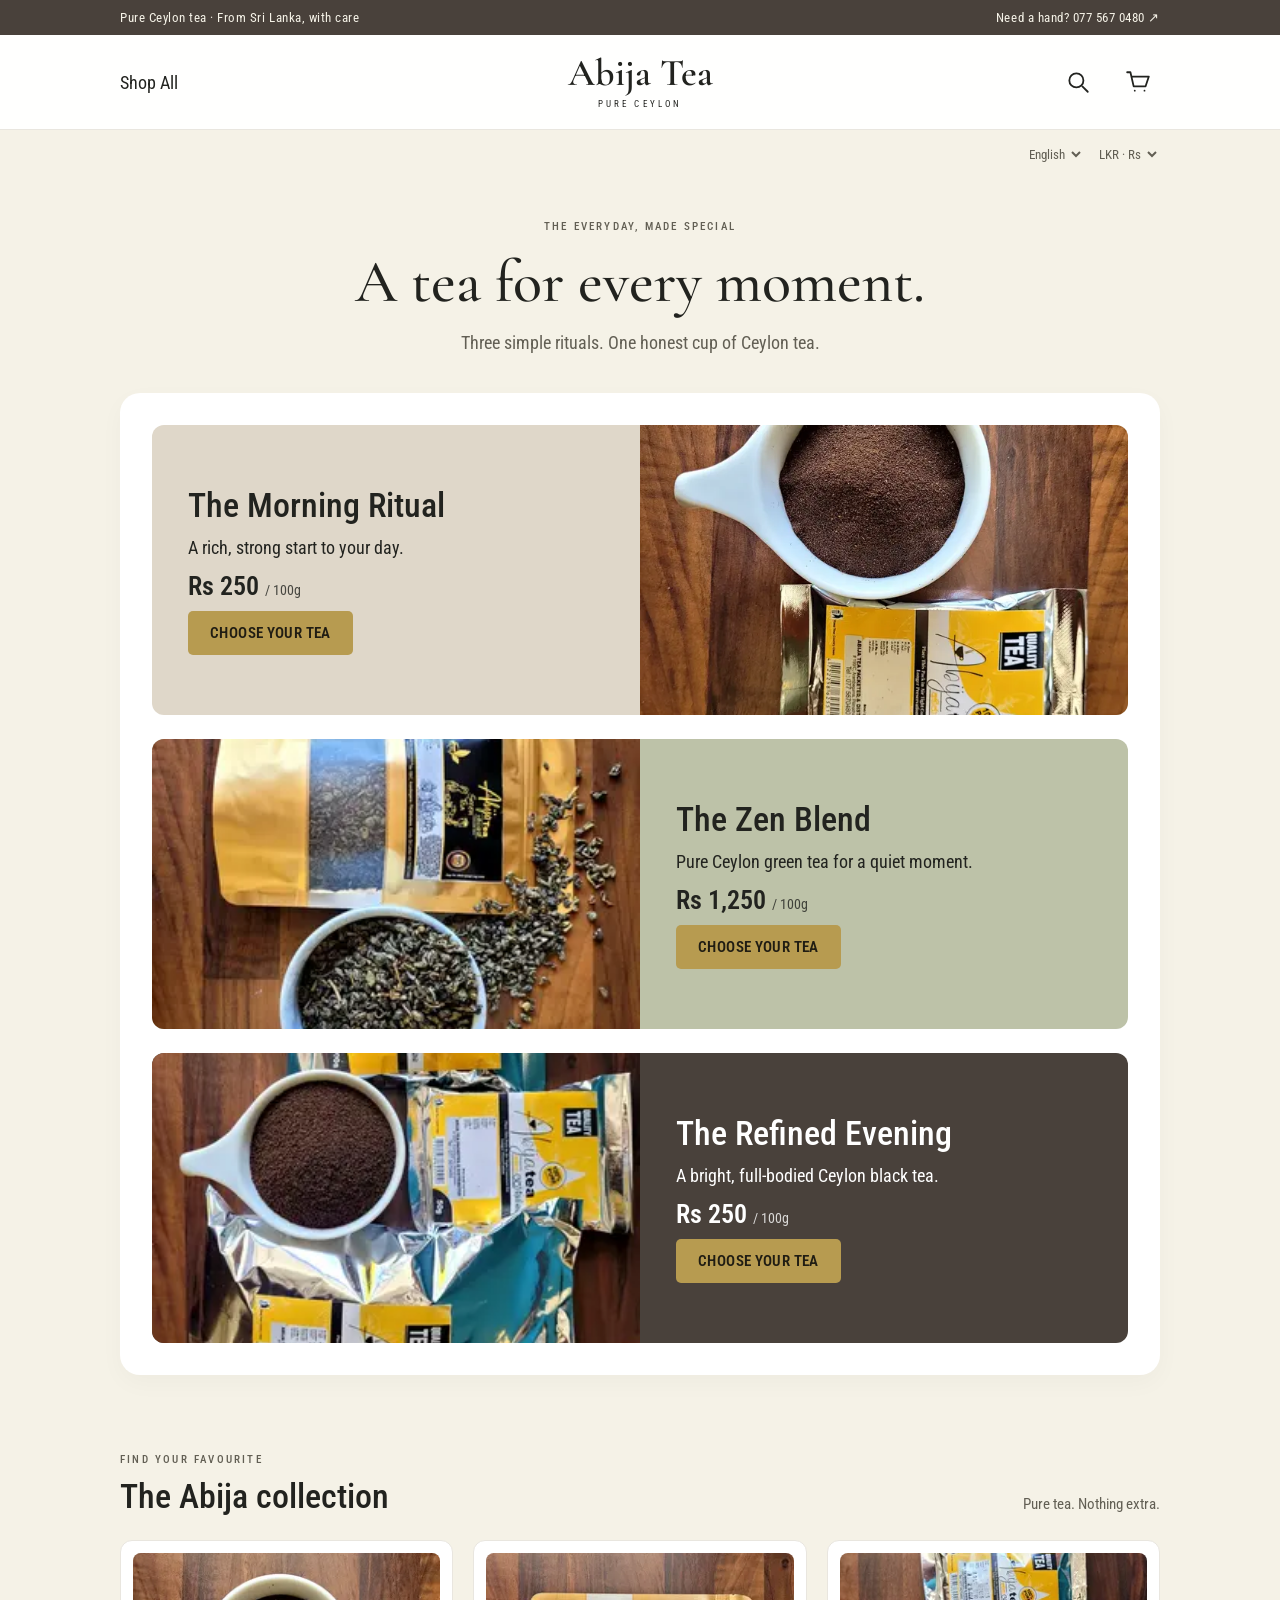
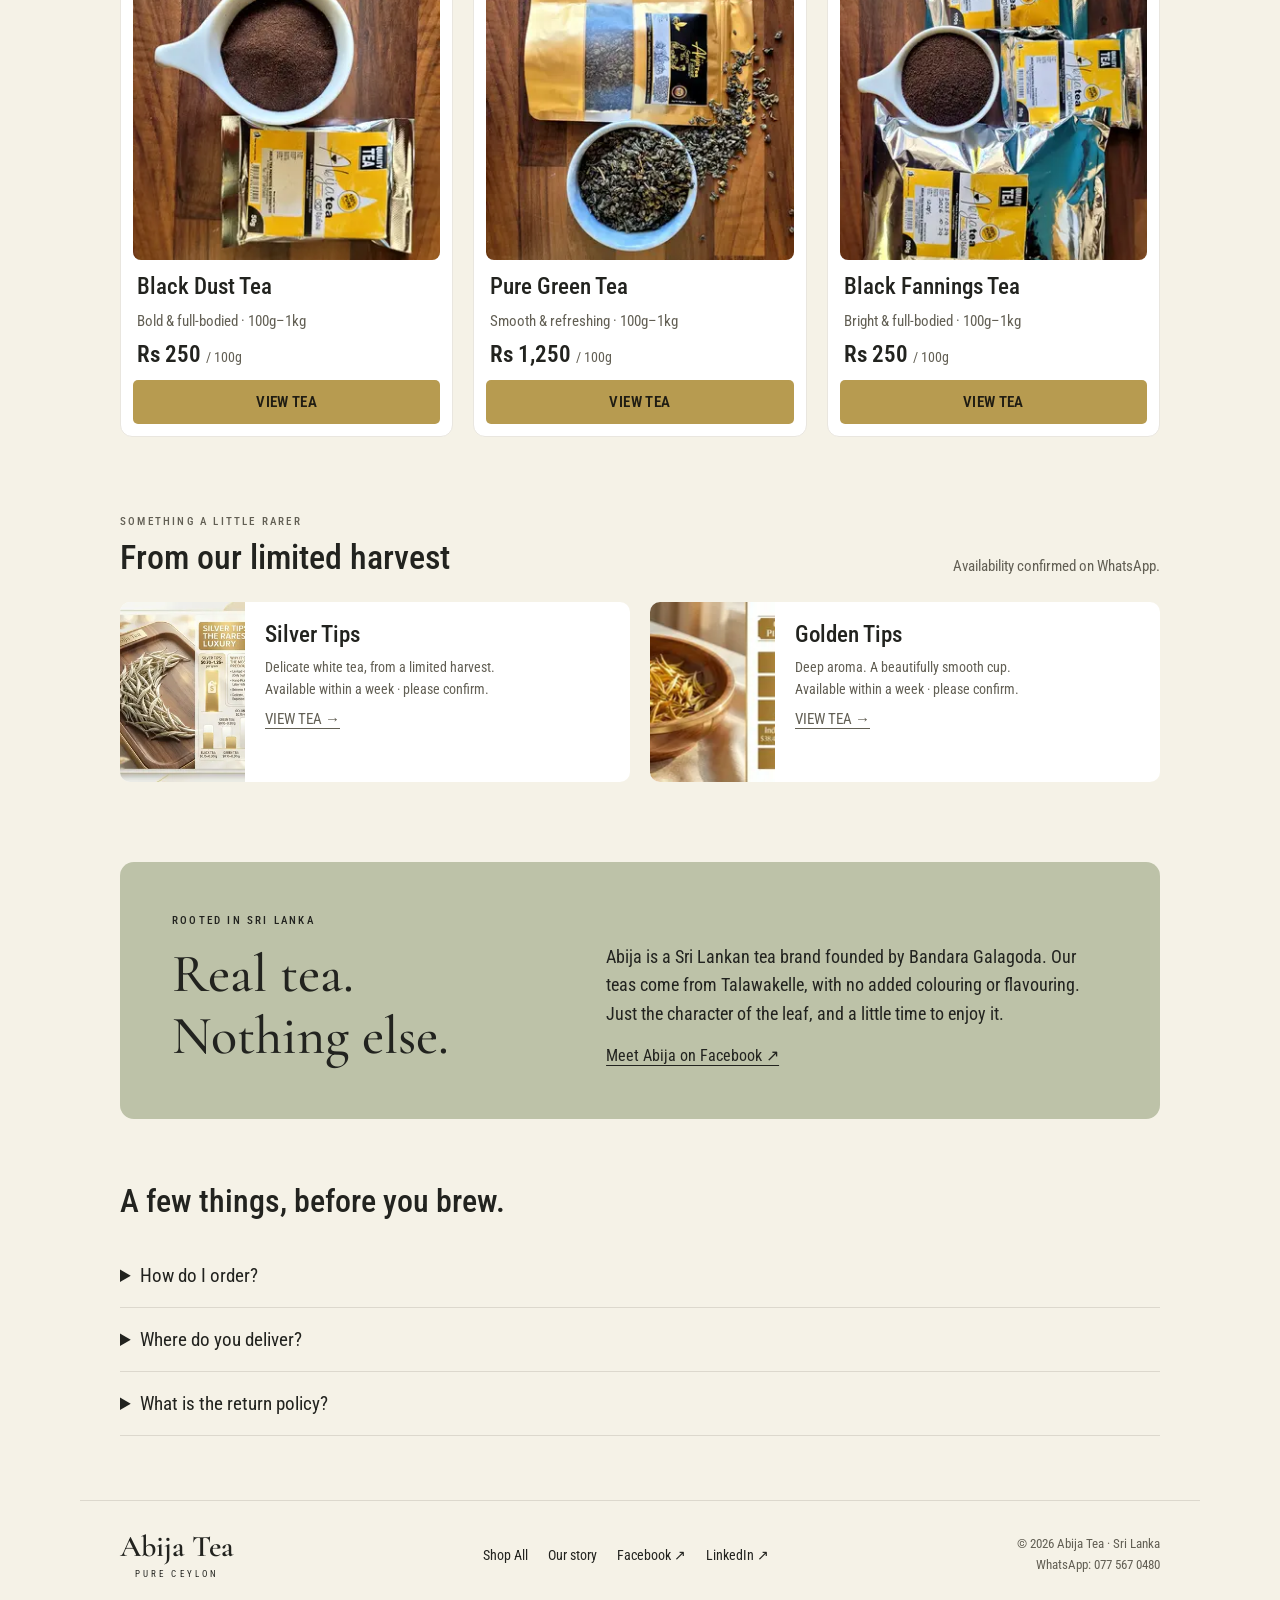
==== commit 79a6338b: "Optimize mobile storefront loading and layout stability" ====
--- a/index.html
+++ b/index.html
@@ -27,12 +27,9 @@
     <meta name="twitter:card" content="summary_large_image" />
     <meta name="twitter:title" content="Abija Tea — Pure Ceylon Tea" />
     <meta name="twitter:image" content="https://abijatea.me/Product.webp" />
-    <link rel="preconnect" href="https://fonts.googleapis.com" />
-    <link rel="preconnect" href="https://fonts.gstatic.com" crossorigin />
-    <link
-      href="https://fonts.googleapis.com/css2?family=Cormorant+Garamond:wght@400;500;600&family=Roboto+Condensed:wght@400;500;600;700&display=swap"
-      rel="stylesheet"
-    />
+    <link rel="preload" href="/assets/fonts/roboto-condensed-latin.woff2" as="font" type="font/woff2" crossorigin />
+    <link rel="preload" href="/assets/fonts/cormorant-latin.woff2" as="font" type="font/woff2" crossorigin />
+    <link rel="modulepreload" href="/catalog.mjs" />
     <link rel="stylesheet" href="/styles.css" />
     <script type="application/ld+json">
       {
@@ -117,7 +114,7 @@
       </nav>
     </header>
     <div class="preferences wrap">
-      <p id="sale-banner" hidden></p>
+      <p id="sale-banner" aria-live="polite"></p>
       <div>
         <label
           ><span class="sr-only">Language</span
@@ -150,7 +147,22 @@
           id="experiences"
           class="experiences"
           aria-label="Curated tea experiences"
-        ></section>
+        >
+          <!-- Initial content lets the browser discover the hero before JavaScript.
+               Prices are intentionally populated from the live catalogue only. -->
+          <article class="experience sand">
+            <a class="experience-photo" href="#tea/black-dust-tea" aria-label="Explore Black Dust Tea"><img src="/assets/products/Dust-640.webp" srcset="/assets/products/Dust-320.webp 320w, /assets/products/Dust-640.webp 640w, /assets/products/Dust-960.webp 960w" sizes="(max-width: 620px) calc((100vw - 60px) / 2), (max-width: 1120px) 42vw, 488px" alt="Black Dust Tea with its Abija packaging" width="500" height="400" fetchpriority="high"></a>
+            <div class="experience-copy"><h2>The Morning Ritual</h2><p>A rich, strong start to your day.</p><div class="experience-price">&nbsp; <small>/ 100g</small></div><a class="button" href="#tea/black-dust-tea">CHOOSE YOUR TEA</a></div>
+          </article>
+          <article class="experience sage">
+            <a class="experience-photo" href="#tea/pure-green-tea" aria-label="Explore Pure Green Tea"><img src="/assets/products/Green-640.webp" srcset="/assets/products/Green-320.webp 320w, /assets/products/Green-640.webp 640w, /assets/products/Green-960.webp 960w" sizes="(max-width: 620px) calc((100vw - 60px) / 2), (max-width: 1120px) 42vw, 488px" alt="Pure Green Tea with its Abija packaging" width="500" height="400" loading="lazy"></a>
+            <div class="experience-copy"><h2>The Zen Blend</h2><p>Pure Ceylon green tea for a quiet moment.</p><div class="experience-price">&nbsp; <small>/ 100g</small></div><a class="button" href="#tea/pure-green-tea">CHOOSE YOUR TEA</a></div>
+          </article>
+          <article class="experience dark">
+            <a class="experience-photo" href="#tea/black-fannings-tea" aria-label="Explore Black Fannings Tea"><img src="/assets/products/BOP-640.webp" srcset="/assets/products/BOP-320.webp 320w, /assets/products/BOP-640.webp 640w, /assets/products/BOP-960.webp 960w" sizes="(max-width: 620px) calc((100vw - 60px) / 2), (max-width: 1120px) 42vw, 488px" alt="Black Fannings Tea with its Abija packaging" width="500" height="400" loading="lazy"></a>
+            <div class="experience-copy"><h2>The Refined Evening</h2><p>A bright, full-bodied Ceylon black tea.</p><div class="experience-price">&nbsp; <small>/ 100g</small></div><a class="button" href="#tea/black-fannings-tea">CHOOSE YOUR TEA</a></div>
+          </article>
+        </section>
         <section
           id="shop"
           class="shop-section"
--- a/styles.css
+++ b/styles.css
@@ -1,3 +1,18 @@
+/* Locally hosted Latin subsets; optional prevents late font-swap layout jumps. */
+@font-face {
+  font-family: "Roboto Condensed";
+  font-style: normal;
+  font-weight: 400 700;
+  font-display: optional;
+  src: url("/assets/fonts/roboto-condensed-latin.woff2") format("woff2");
+}
+@font-face {
+  font-family: "Cormorant Garamond";
+  font-style: normal;
+  font-weight: 400 600;
+  font-display: optional;
+  src: url("/assets/fonts/cormorant-latin.woff2") format("woff2");
+}
 :root {
   --ink: #22231f;
   --gold: #b79b50;
@@ -216,6 +231,12 @@
 }
 .preferences p {
   color: var(--gold-dark);
+}
+#sale-banner {
+  min-height: 2.4em;
+}
+.about .eyebrow {
+  color: var(--ink);
 }
 .intro {
   text-align: center;
@@ -1076,6 +1097,7 @@
   .preferences {
     gap: 4px;
     align-items: flex-start;
+    min-height: 70px;
   }
   .preferences > p {
     font-size: 11px;
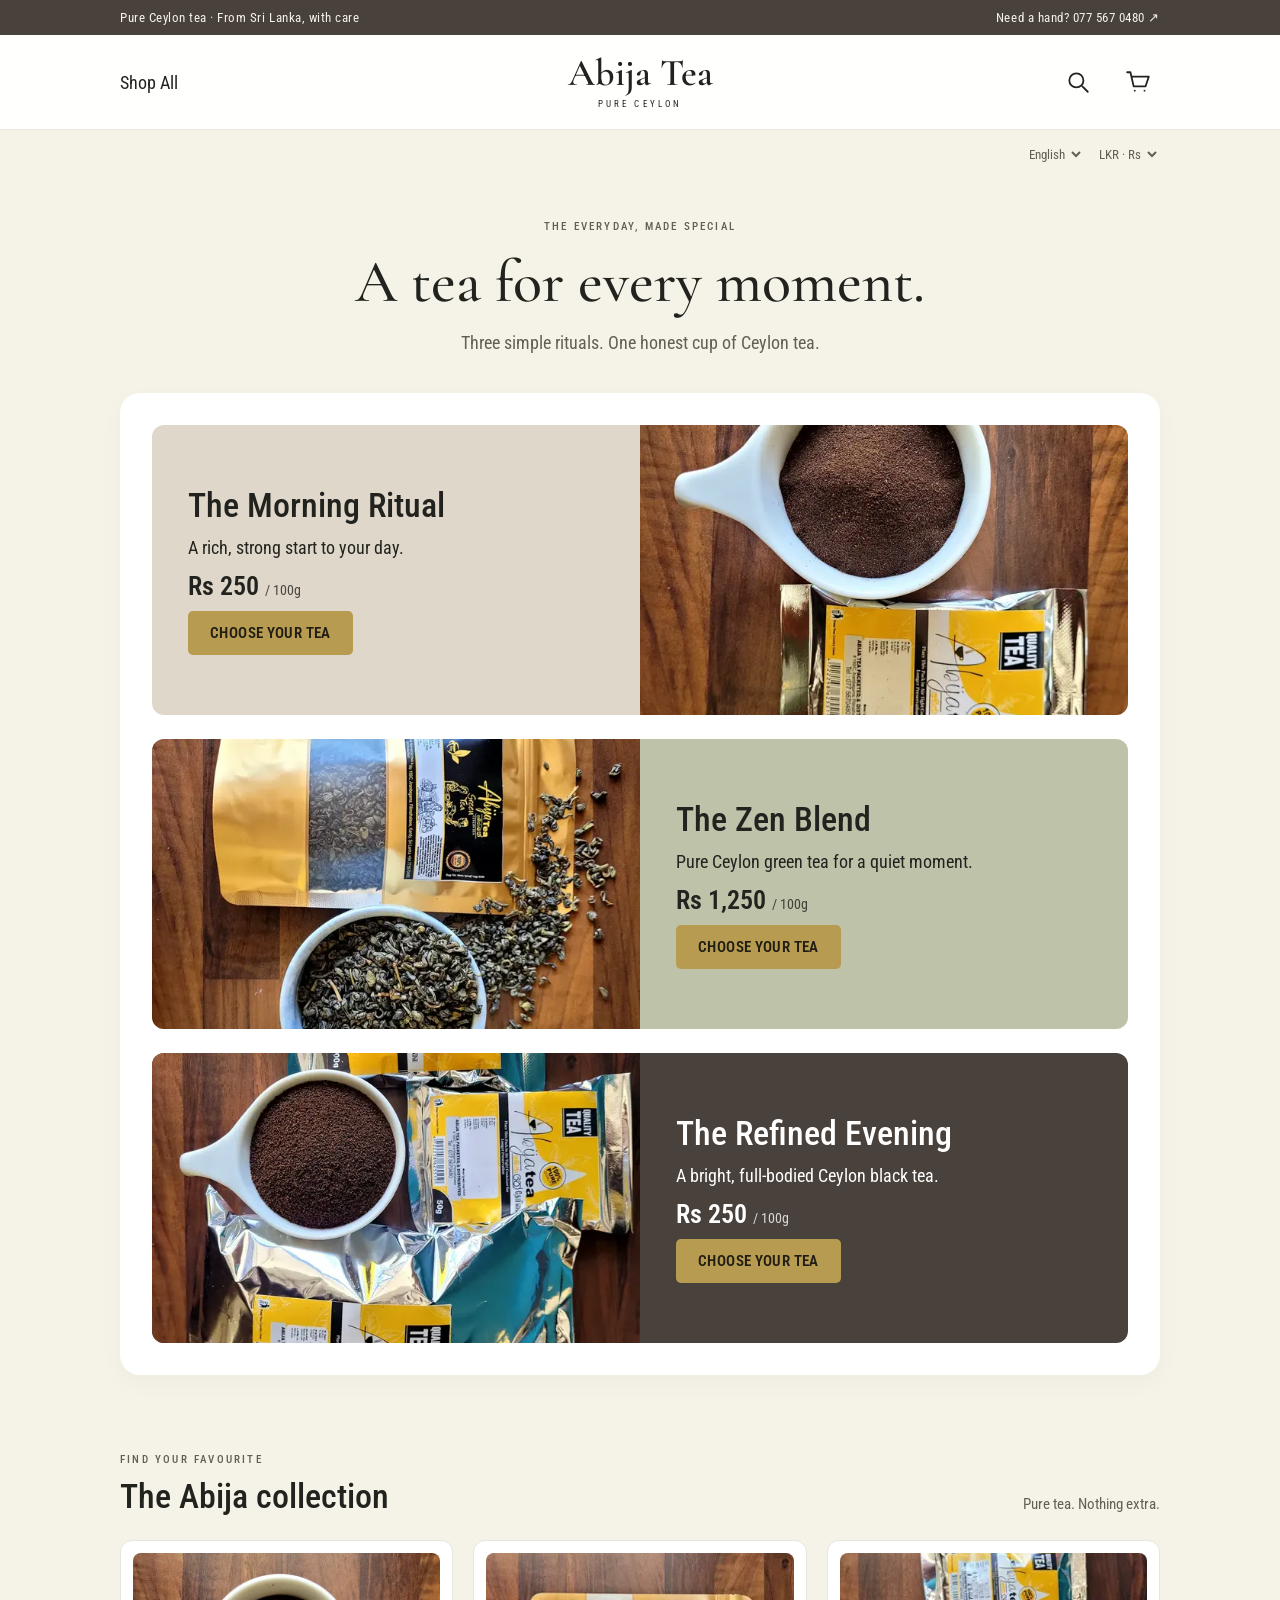
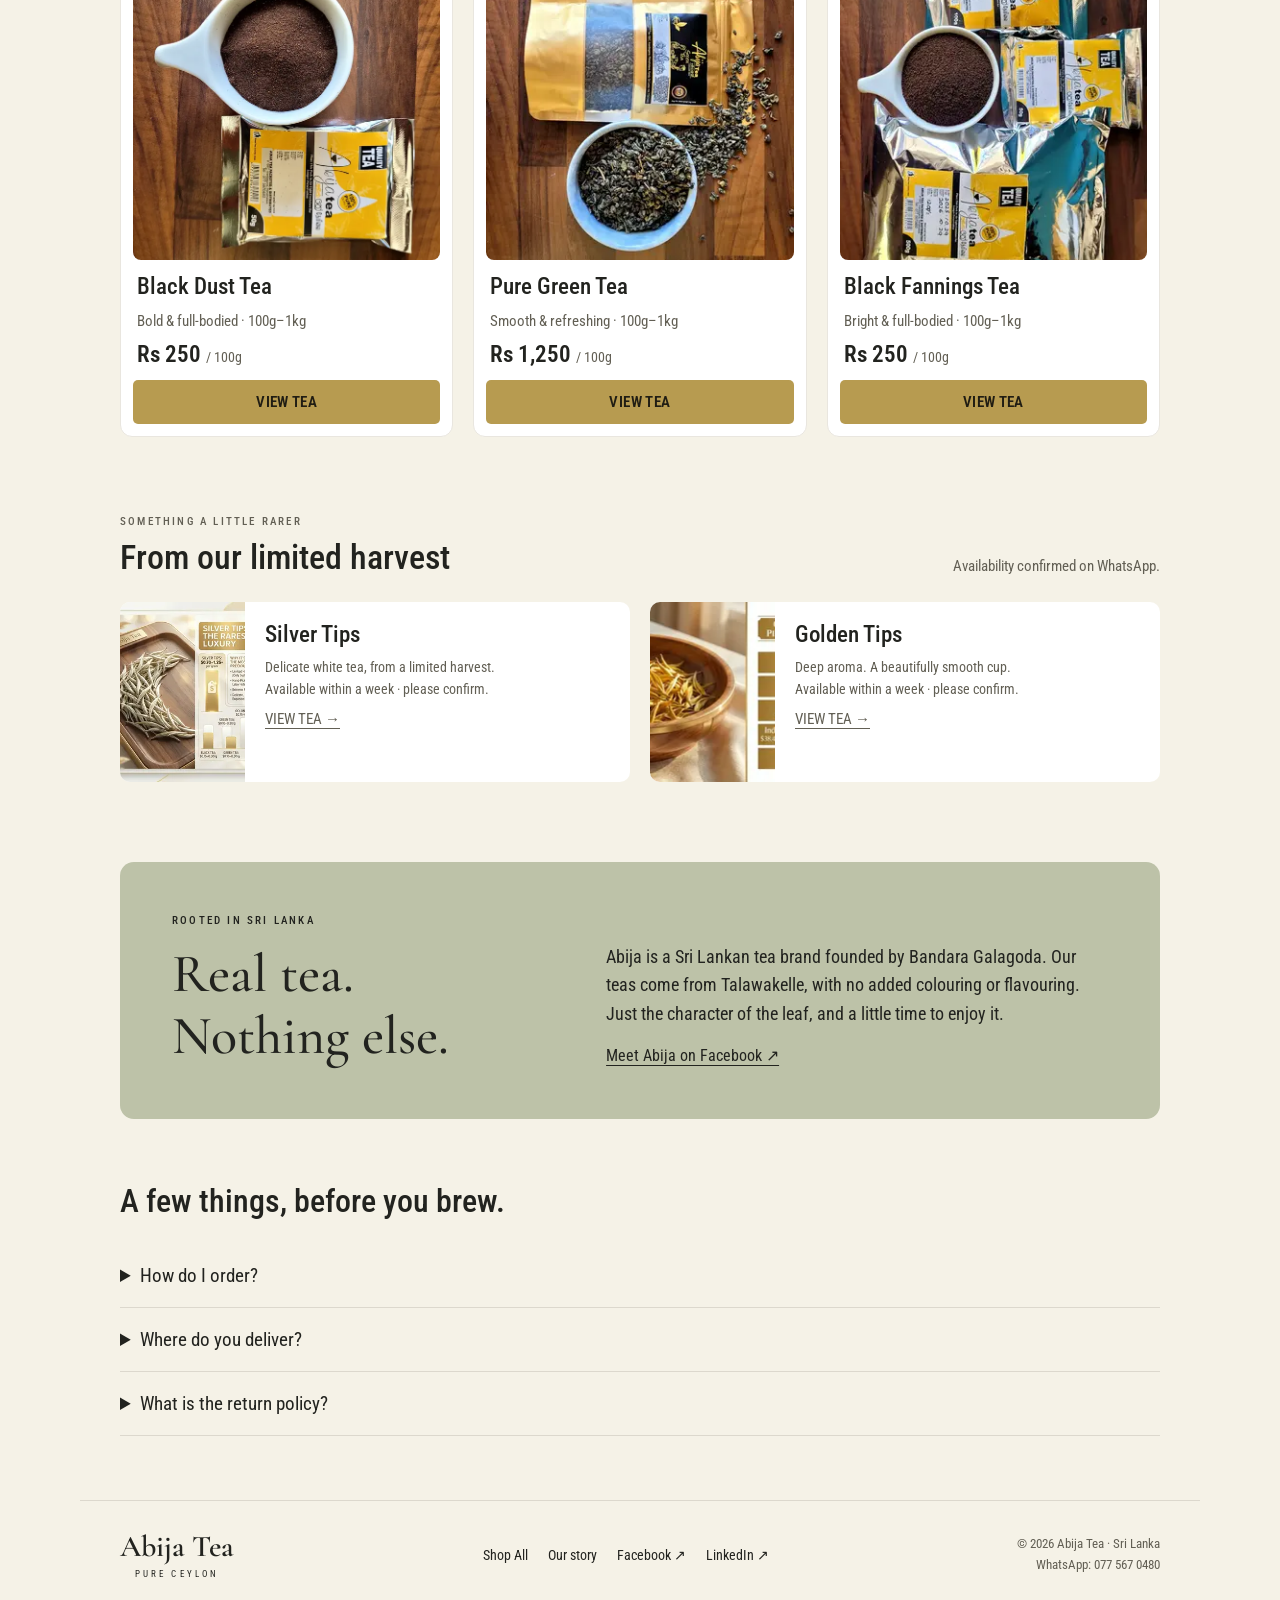
==== commit ebb521b2: "Add crawlable product pages with canonical URLs and SEO metadata" ====
--- a/index.html
+++ b/index.html
@@ -30,6 +30,7 @@
     <link rel="preload" href="/assets/fonts/roboto-condensed-latin.woff2" as="font" type="font/woff2" crossorigin />
     <link rel="preload" href="/assets/fonts/cormorant-latin.woff2" as="font" type="font/woff2" crossorigin />
     <link rel="modulepreload" href="/catalog.mjs" />
+    <link rel="modulepreload" href="/product-view.mjs" />
     <link rel="stylesheet" href="/styles.css" />
     <script type="application/ld+json">
       {
@@ -71,7 +72,7 @@
         title="Google Tag Manager"
       ></iframe>
       <p class="noscript-note">
-        To select packs and use the cart, enable JavaScript. You can also
+        For current prices, pack selection and the cart, enable JavaScript. You can also
         <a href="https://wa.me/94775670480"
           >order directly on WhatsApp: 077 567 0480</a
         >.
@@ -151,16 +152,16 @@
           <!-- Initial content lets the browser discover the hero before JavaScript.
                Prices are intentionally populated from the live catalogue only. -->
           <article class="experience sand">
-            <a class="experience-photo" href="#tea/black-dust-tea" aria-label="Explore Black Dust Tea"><img src="/assets/products/Dust-640.webp" srcset="/assets/products/Dust-320.webp 320w, /assets/products/Dust-640.webp 640w, /assets/products/Dust-960.webp 960w" sizes="(max-width: 620px) calc((100vw - 60px) / 2), (max-width: 1120px) 42vw, 488px" alt="Black Dust Tea with its Abija packaging" width="500" height="400" fetchpriority="high"></a>
-            <div class="experience-copy"><h2>The Morning Ritual</h2><p>A rich, strong start to your day.</p><div class="experience-price">&nbsp; <small>/ 100g</small></div><a class="button" href="#tea/black-dust-tea">CHOOSE YOUR TEA</a></div>
+            <a class="experience-photo" href="/tea/black-dust-tea/" aria-label="Explore Black Dust Tea"><img src="/assets/products/Dust-640.webp" srcset="/assets/products/Dust-320.webp 320w, /assets/products/Dust-640.webp 640w, /assets/products/Dust-960.webp 960w" sizes="(max-width: 620px) calc((100vw - 60px) / 2), (max-width: 1120px) 42vw, 488px" alt="Black Dust Tea with its Abija packaging" width="500" height="400" fetchpriority="high"></a>
+            <div class="experience-copy"><h2>The Morning Ritual</h2><p>A rich, strong start to your day.</p><div class="experience-price">&nbsp; <small>/ 100g</small></div><a class="button" href="/tea/black-dust-tea/">CHOOSE YOUR TEA</a></div>
           </article>
           <article class="experience sage">
-            <a class="experience-photo" href="#tea/pure-green-tea" aria-label="Explore Pure Green Tea"><img src="/assets/products/Green-640.webp" srcset="/assets/products/Green-320.webp 320w, /assets/products/Green-640.webp 640w, /assets/products/Green-960.webp 960w" sizes="(max-width: 620px) calc((100vw - 60px) / 2), (max-width: 1120px) 42vw, 488px" alt="Pure Green Tea with its Abija packaging" width="500" height="400" loading="lazy"></a>
-            <div class="experience-copy"><h2>The Zen Blend</h2><p>Pure Ceylon green tea for a quiet moment.</p><div class="experience-price">&nbsp; <small>/ 100g</small></div><a class="button" href="#tea/pure-green-tea">CHOOSE YOUR TEA</a></div>
+            <a class="experience-photo" href="/tea/pure-green-tea/" aria-label="Explore Pure Green Tea"><img src="/assets/products/Green-640.webp" srcset="/assets/products/Green-320.webp 320w, /assets/products/Green-640.webp 640w, /assets/products/Green-960.webp 960w" sizes="(max-width: 620px) calc((100vw - 60px) / 2), (max-width: 1120px) 42vw, 488px" alt="Pure Green Tea with its Abija packaging" width="500" height="400" loading="lazy"></a>
+            <div class="experience-copy"><h2>The Zen Blend</h2><p>Pure Ceylon green tea for a quiet moment.</p><div class="experience-price">&nbsp; <small>/ 100g</small></div><a class="button" href="/tea/pure-green-tea/">CHOOSE YOUR TEA</a></div>
           </article>
           <article class="experience dark">
-            <a class="experience-photo" href="#tea/black-fannings-tea" aria-label="Explore Black Fannings Tea"><img src="/assets/products/BOP-640.webp" srcset="/assets/products/BOP-320.webp 320w, /assets/products/BOP-640.webp 640w, /assets/products/BOP-960.webp 960w" sizes="(max-width: 620px) calc((100vw - 60px) / 2), (max-width: 1120px) 42vw, 488px" alt="Black Fannings Tea with its Abija packaging" width="500" height="400" loading="lazy"></a>
-            <div class="experience-copy"><h2>The Refined Evening</h2><p>A bright, full-bodied Ceylon black tea.</p><div class="experience-price">&nbsp; <small>/ 100g</small></div><a class="button" href="#tea/black-fannings-tea">CHOOSE YOUR TEA</a></div>
+            <a class="experience-photo" href="/tea/black-fannings-tea/" aria-label="Explore Black Fannings Tea"><img src="/assets/products/BOP-640.webp" srcset="/assets/products/BOP-320.webp 320w, /assets/products/BOP-640.webp 640w, /assets/products/BOP-960.webp 960w" sizes="(max-width: 620px) calc((100vw - 60px) / 2), (max-width: 1120px) 42vw, 488px" alt="Black Fannings Tea with its Abija packaging" width="500" height="400" loading="lazy"></a>
+            <div class="experience-copy"><h2>The Refined Evening</h2><p>A bright, full-bodied Ceylon black tea.</p><div class="experience-price">&nbsp; <small>/ 100g</small></div><a class="button" href="/tea/black-fannings-tea/">CHOOSE YOUR TEA</a></div>
           </article>
         </section>
         <section
@@ -187,7 +188,7 @@
             </div>
             <p>Availability confirmed on WhatsApp.</p>
           </div>
-          <div id="limited-grid" class="limited-grid"></div>
+          <div id="limited-grid" class="limited-grid"><a class="text-link" href="/tea/silver-tips/">Silver Tips — view tea and availability</a><a class="text-link" href="/tea/golden-tips/">Golden Tips — view tea and availability</a></div>
         </section>
         <section id="about" class="about">
           <span class="eyebrow">ROOTED IN SRI LANKA</span>
--- a/styles.css
+++ b/styles.css
@@ -617,6 +617,7 @@
   color: var(--muted);
 }
 .product-price {
+  min-height: 44px;
   font-size: 32px;
   font-weight: 600;
   display: flex;
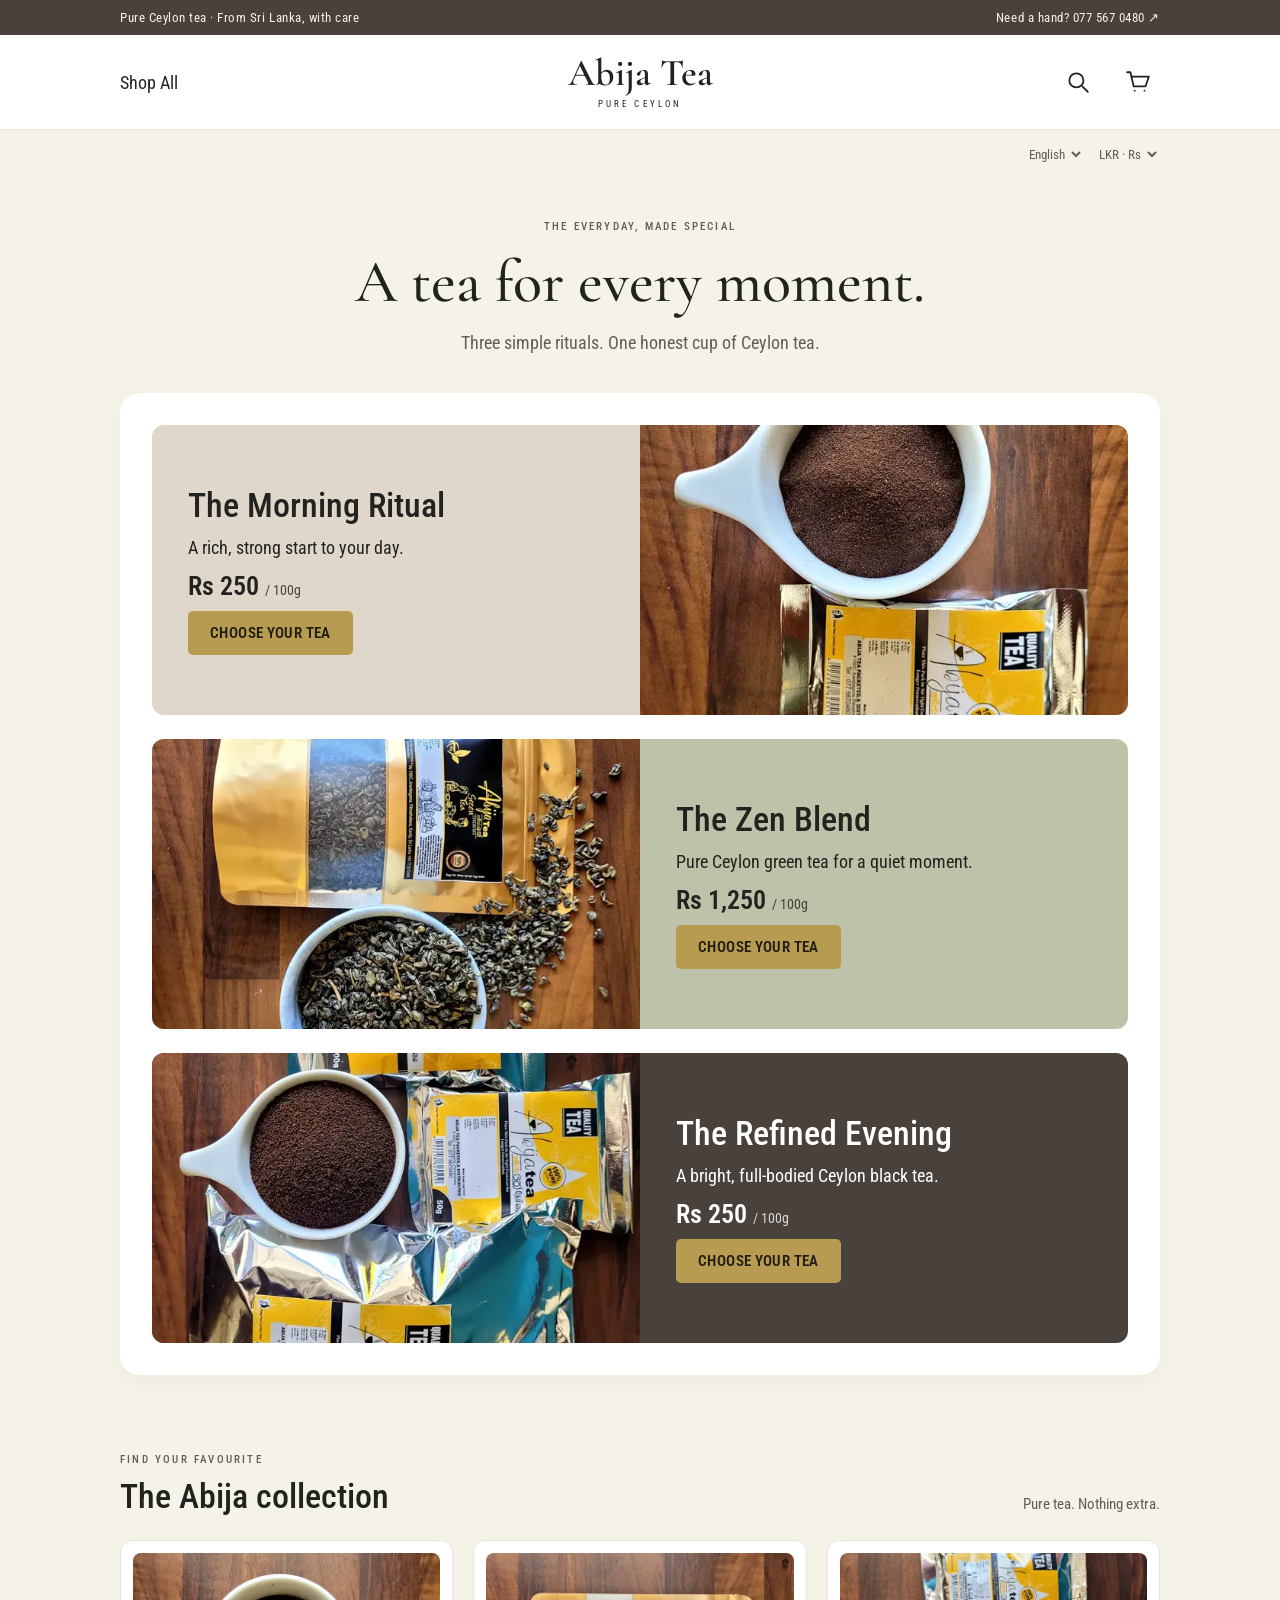
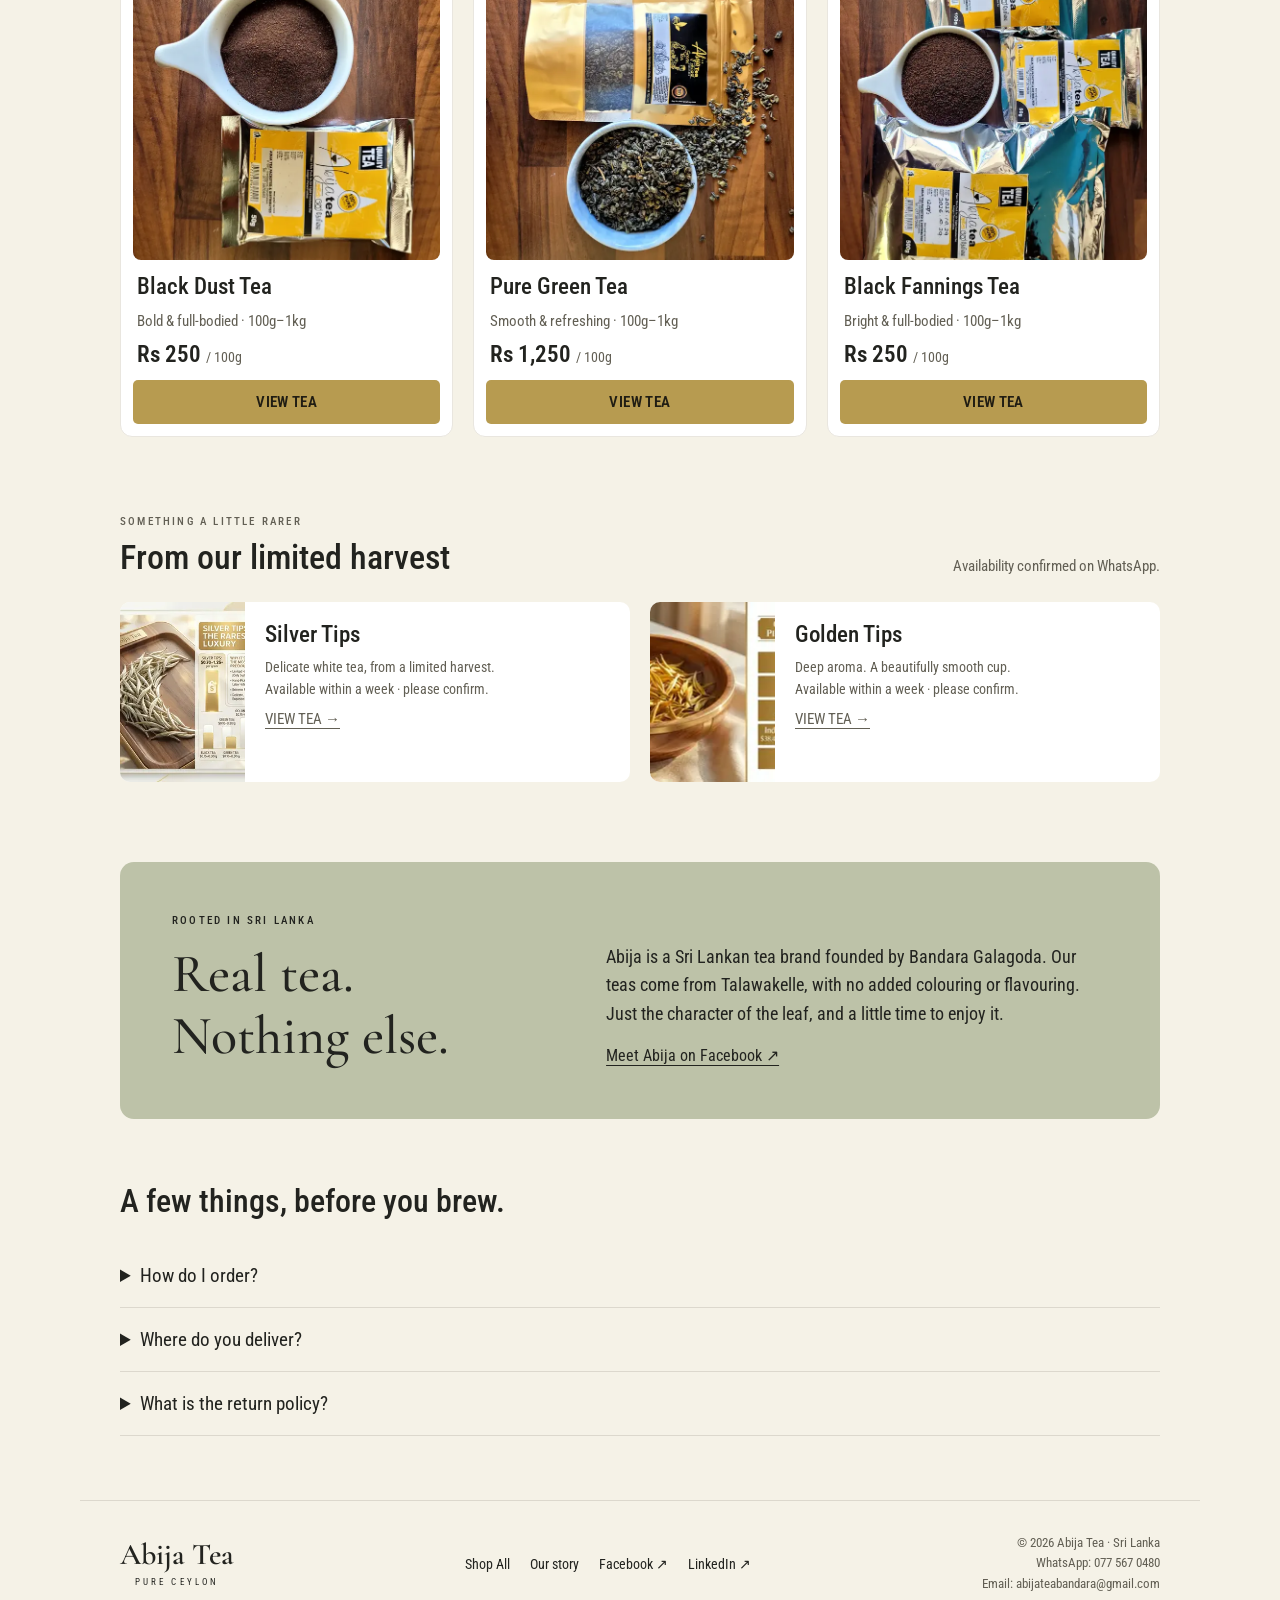
==== commit 0448e0af: "Add Abija Tea contact email across storefront" ====
--- a/index.html
+++ b/index.html
@@ -45,6 +45,7 @@
             "foundingDate": "2024",
             "founder": { "@type": "Person", "name": "Bandara Galagoda" },
             "telephone": "+94775670480",
+            "email": "abijateabandara@gmail.com",
             "sameAs": [
               "https://www.facebook.com/abijatea/",
               "https://www.linkedin.com/in/abijatea/"
@@ -265,6 +266,7 @@
           rel="noopener"
           >WhatsApp: 077 567 0480</a
         >
+        <br /><a href="mailto:abijateabandara@gmail.com">Email: abijateabandara@gmail.com</a>
       </p>
     </footer>
     <dialog
